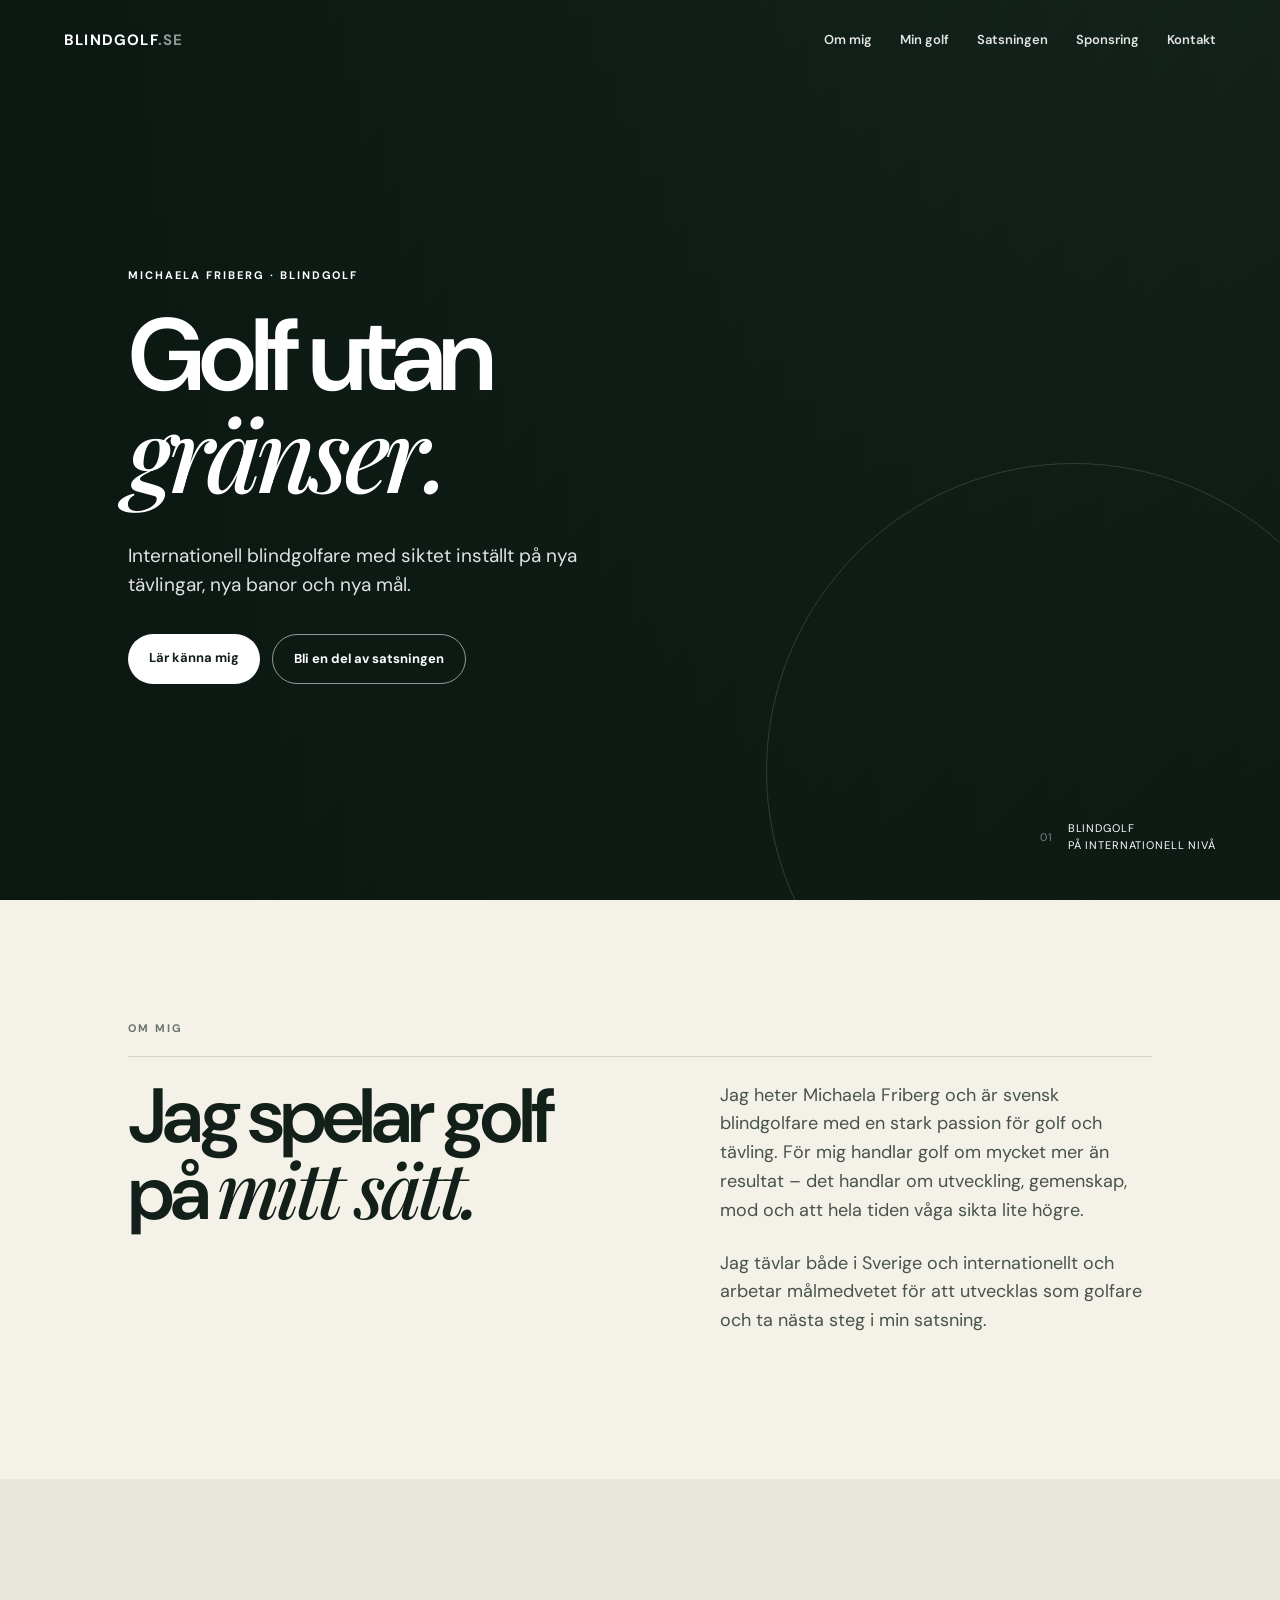
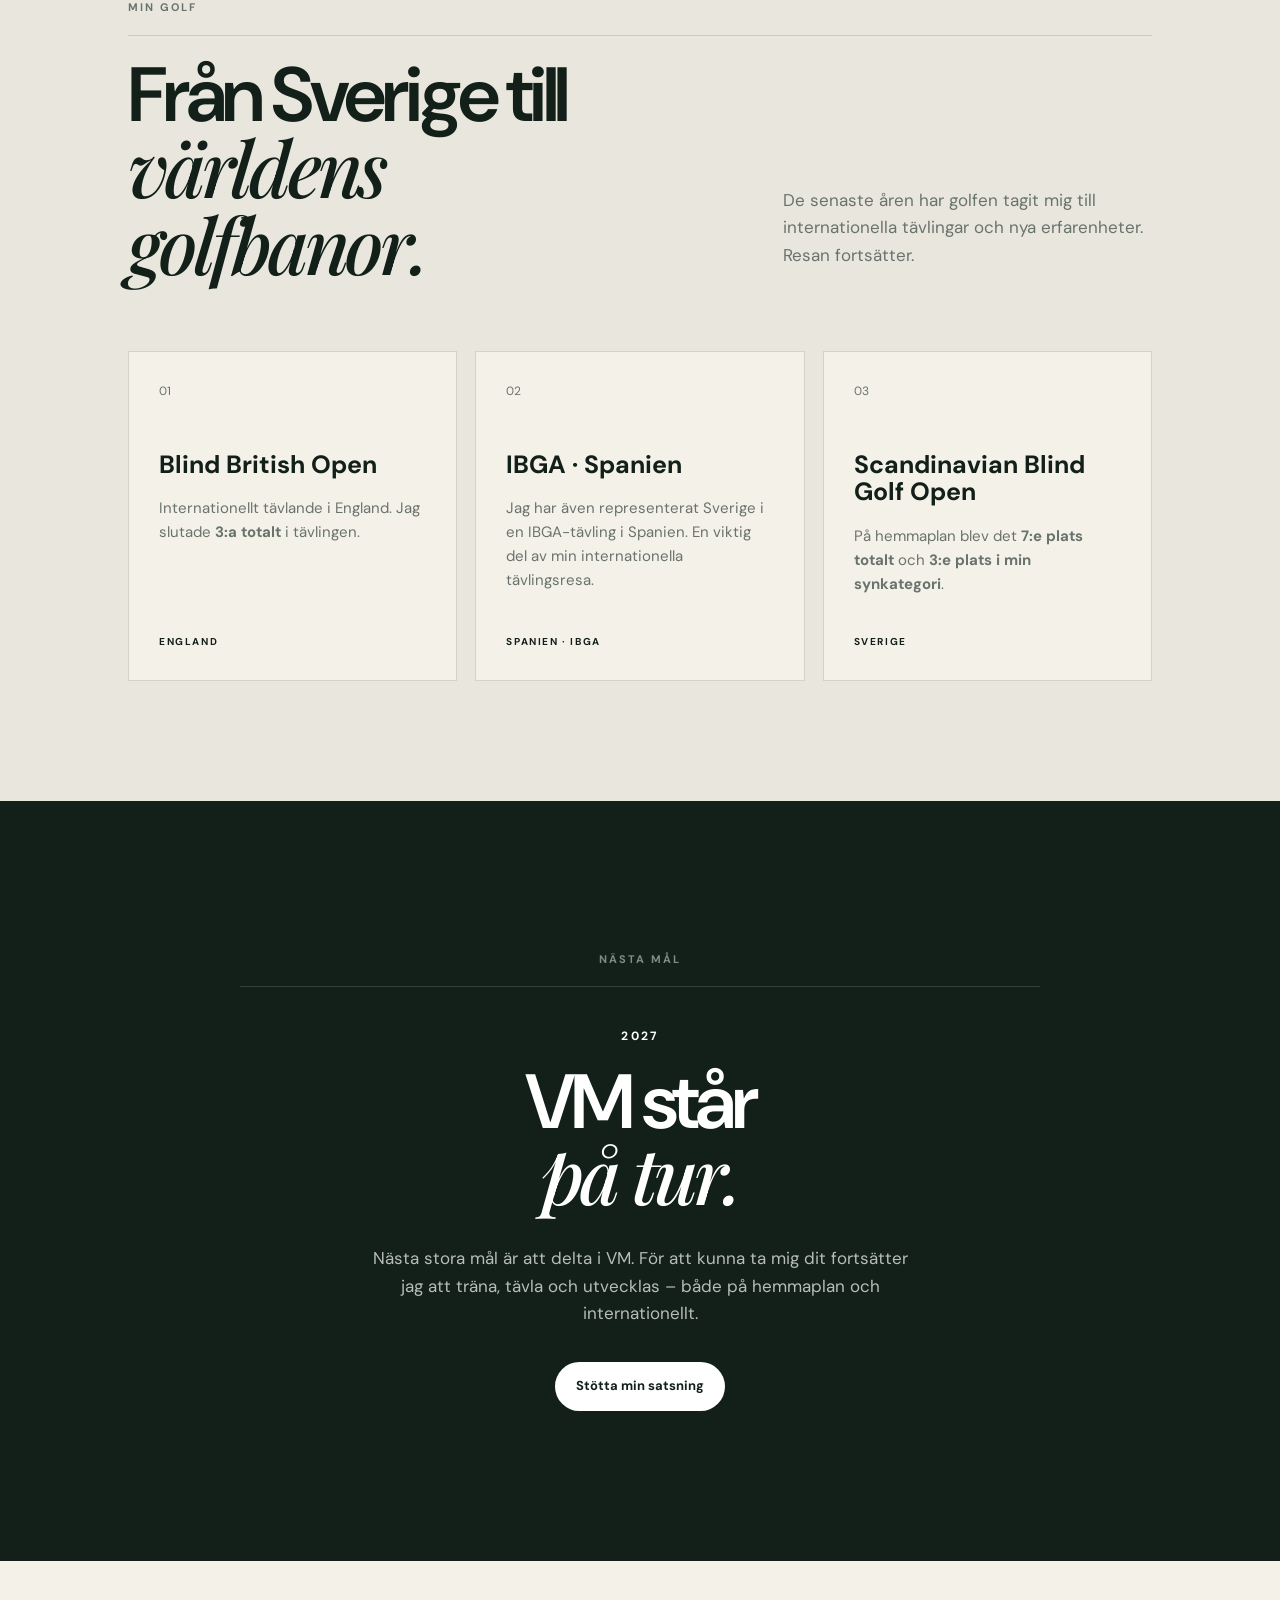
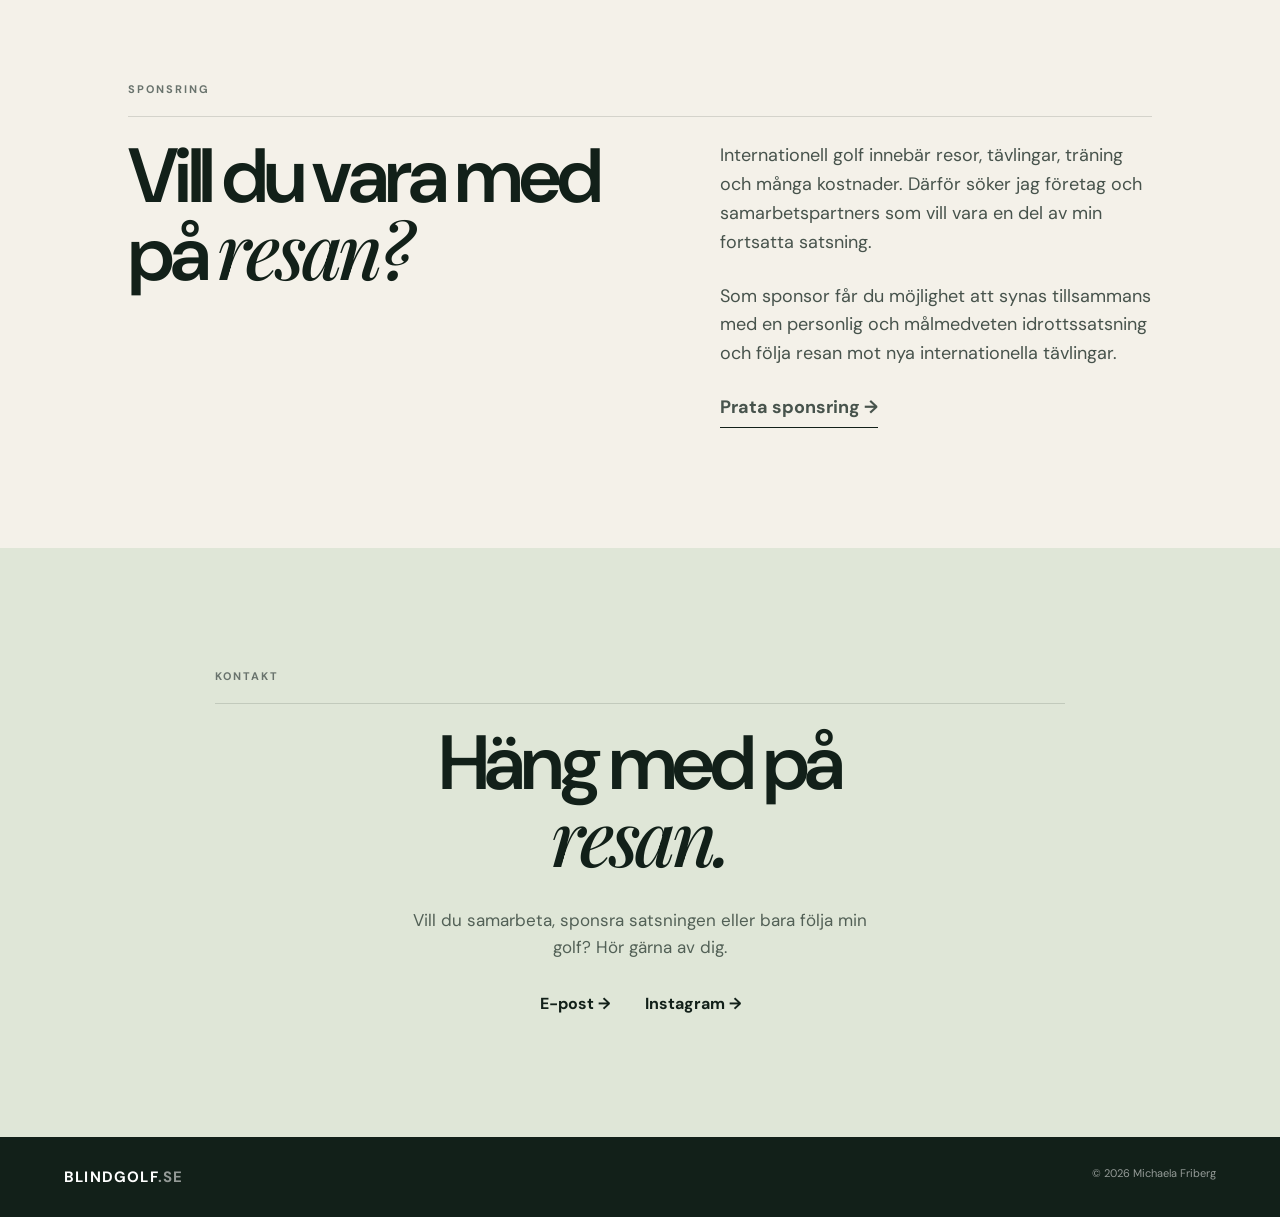
==== index.html @ cf4d438c "Add files via upload" ====
<!DOCTYPE html>
<html lang="sv">
<head>
  <meta charset="UTF-8">
  <meta name="viewport" content="width=device-width, initial-scale=1.0">
  <meta name="description" content="Blindgolf.se – Michaela Friberg, svensk blindgolfare med internationella tävlingsmål.">
  <title>Blindgolf.se | Michaela Friberg</title>
  <link rel="stylesheet" href="style.css">
</head>
<body>

  <header class="site-header">
    <a class="logo" href="#top">BLINDGOLF<span>.SE</span></a>
    <nav>
      <a href="#om-mig">Om mig</a>
      <a href="#golf">Min golf</a>
      <a href="#satsning">Satsningen</a>
      <a href="#sponsring">Sponsring</a>
      <a href="#kontakt">Kontakt</a>
    </nav>
  </header>

  <main id="top">

    <section class="hero">
      <div class="hero-content">
        <p class="eyebrow">MICHAELA FRIBERG · BLINDGOLF</p>
        <h1>Golf utan<br><em>gränser.</em></h1>
        <p class="hero-text">
          Internationell blindgolfare med siktet inställt på nya tävlingar,
          nya banor och nya mål.
        </p>
        <div class="hero-buttons">
          <a class="button button-light" href="#om-mig">Lär känna mig</a>
          <a class="button button-outline" href="#sponsring">Bli en del av satsningen</a>
        </div>
      </div>
      <div class="hero-note">
        <span>01</span>
        <p>Blindgolf<br>på internationell nivå</p>
      </div>
    </section>

    <section class="intro section" id="om-mig">
      <div class="section-label">OM MIG</div>
      <div class="intro-grid">
        <div>
          <h2>Jag spelar golf<br>på <em>mitt sätt.</em></h2>
        </div>
        <div class="intro-copy">
          <p>
            Jag heter Michaela Friberg och är svensk blindgolfare med en stark
            passion för golf och tävling. För mig handlar golf om mycket mer än
            resultat – det handlar om utveckling, gemenskap, mod och att hela
            tiden våga sikta lite högre.
          </p>
          <p>
            Jag tävlar både i Sverige och internationellt och arbetar målmedvetet
            för att utvecklas som golfare och ta nästa steg i min satsning.
          </p>
        </div>
      </div>
    </section>

    <section class="golf section" id="golf">
      <div class="section-label">MIN GOLF</div>
      <div class="section-heading">
        <h2>Från Sverige till<br><em>världens golfbanor.</em></h2>
        <p>
          De senaste åren har golfen tagit mig till internationella tävlingar
          och nya erfarenheter. Resan fortsätter.
        </p>
      </div>

      <div class="cards">
        <article class="card">
          <div class="card-number">01</div>
          <h3>Blind British Open</h3>
          <p>
            Internationellt tävlande i England. Jag slutade <strong>3:a totalt</strong>
            i tävlingen.
          </p>
          <span class="card-tag">ENGLAND</span>
        </article>

        <article class="card">
          <div class="card-number">02</div>
          <h3>IBGA · Spanien</h3>
          <p>
            Jag har även representerat Sverige i en IBGA-tävling i Spanien.
            En viktig del av min internationella tävlingsresa.
          </p>
          <span class="card-tag">SPANIEN · IBGA</span>
        </article>

        <article class="card">
          <div class="card-number">03</div>
          <h3>Scandinavian Blind Golf Open</h3>
          <p>
            På hemmaplan blev det <strong>7:e plats totalt</strong> och
            <strong>3:e plats i min synkategori</strong>.
          </p>
          <span class="card-tag">SVERIGE</span>
        </article>
      </div>
    </section>

    <section class="goal section" id="satsning">
      <div class="goal-inner">
        <div class="section-label light-label">NÄSTA MÅL</div>
        <p class="goal-kicker">2027</p>
        <h2>VM står<br><em>på tur.</em></h2>
        <p class="goal-copy">
          Nästa stora mål är att delta i VM. För att kunna ta mig dit fortsätter
          jag att träna, tävla och utvecklas – både på hemmaplan och internationellt.
        </p>
        <a class="button button-light" href="#sponsring">Stötta min satsning</a>
      </div>
    </section>

    <section class="sponsor section" id="sponsring">
      <div class="section-label">SPONSRING</div>
      <div class="sponsor-grid">
        <div>
          <h2>Vill du vara med<br>på <em>resan?</em></h2>
        </div>
        <div class="sponsor-copy">
          <p>
            Internationell golf innebär resor, tävlingar, träning och många
            kostnader. Därför söker jag företag och samarbetspartners som vill
            vara en del av min fortsatta satsning.
          </p>
          <p>
            Som sponsor får du möjlighet att synas tillsammans med en personlig
            och målmedveten idrottssatsning och följa resan mot nya internationella
            tävlingar.
          </p>
          <a class="text-link" href="#kontakt">Prata sponsring →</a>
        </div>
      </div>
    </section>

    <section class="contact section" id="kontakt">
      <div class="contact-inner">
        <div class="section-label">KONTAKT</div>
        <h2>Häng med på<br><em>resan.</em></h2>
        <p>
          Vill du samarbeta, sponsra satsningen eller bara följa min golf?
          Hör gärna av dig.
        </p>
        <div class="contact-links">
          <a href="mailto:din-email@exempel.se">E-post →</a>
          <a href="#" aria-label="Instagram">Instagram →</a>
        </div>
      </div>
    </section>

  </main>

  <footer>
    <div class="footer-logo">BLINDGOLF<span>.SE</span></div>
    <p>© 2026 Michaela Friberg</p>
  </footer>

</body>
</html>
---- style.css ----
@import url('https://fonts.googleapis.com/css2?family=DM+Sans:wght@400;500;600;700&family=Playfair+Display:ital,wght@0,500;0,600;1,500;1,600&display=swap');

:root {
  --dark: #122019;
  --dark-2: #1b2d24;
  --cream: #f4f1e9;
  --white: #ffffff;
  --muted: #69736d;
  --line: rgba(18, 32, 25, 0.14);
  --accent: #b8c8a0;
}

* { box-sizing: border-box; }

html { scroll-behavior: smooth; }

body {
  margin: 0;
  background: var(--cream);
  color: var(--dark);
  font-family: "DM Sans", sans-serif;
  line-height: 1.6;
}

a { color: inherit; text-decoration: none; }

.site-header {
  position: absolute;
  z-index: 10;
  top: 0;
  left: 0;
  width: 100%;
  display: flex;
  align-items: center;
  justify-content: space-between;
  padding: 28px 5vw;
  color: var(--white);
}

.logo, .footer-logo {
  font-weight: 700;
  letter-spacing: .08em;
  font-size: 15px;
}

.logo span, .footer-logo span { opacity: .55; }

nav {
  display: flex;
  gap: 28px;
  font-size: 13px;
  font-weight: 600;
}

nav a { opacity: .88; transition: opacity .2s; }
nav a:hover { opacity: 1; }

.hero {
  min-height: 100vh;
  position: relative;
  display: flex;
  align-items: center;
  padding: 140px 10vw 100px;
  color: var(--white);
  background:
    linear-gradient(90deg, rgba(10,22,16,.94) 0%, rgba(10,22,16,.73) 46%, rgba(10,22,16,.34) 100%),
    linear-gradient(135deg, #23382d, #0f1b15);
  overflow: hidden;
}

/* Replace the background above with your own golf photo later:
   background:
   linear-gradient(90deg, rgba(10,22,16,.88), rgba(10,22,16,.25)),
   url("images/hero.jpg") center/cover;
*/

.hero::after {
  content: "";
  position: absolute;
  right: -8vw;
  bottom: -14vw;
  width: 48vw;
  height: 48vw;
  border: 1px solid rgba(255,255,255,.14);
  border-radius: 50%;
}

.hero-content { max-width: 760px; position: relative; z-index: 2; }

.eyebrow, .section-label {
  font-size: 11px;
  letter-spacing: .18em;
  font-weight: 700;
  margin-bottom: 24px;
}

.hero h1, h2 {
  font-size: clamp(56px, 8vw, 112px);
  line-height: .93;
  letter-spacing: -.055em;
  margin: 0;
  font-weight: 600;
}

h2 { font-size: clamp(46px, 6vw, 82px); }

em {
  font-family: "Playfair Display", serif;
  font-weight: 500;
}

.hero-text {
  max-width: 530px;
  font-size: 19px;
  line-height: 1.55;
  margin: 34px 0;
  opacity: .88;
}

.hero-buttons {
  display: flex;
  gap: 12px;
  flex-wrap: wrap;
}

.button {
  display: inline-block;
  padding: 14px 21px;
  border-radius: 100px;
  font-size: 13px;
  font-weight: 700;
  transition: transform .2s, background .2s;
}

.button:hover { transform: translateY(-2px); }

.button-light {
  background: var(--white);
  color: var(--dark);
}

.button-outline {
  border: 1px solid rgba(255,255,255,.55);
}

.hero-note {
  position: absolute;
  right: 5vw;
  bottom: 45px;
  display: flex;
  gap: 15px;
  align-items: center;
  font-size: 11px;
  letter-spacing: .08em;
  text-transform: uppercase;
  z-index: 2;
}

.hero-note span { opacity: .45; }
.hero-note p { margin: 0; }

.section { padding: 120px 10vw; }

.section-label {
  color: var(--muted);
  border-bottom: 1px solid var(--line);
  padding-bottom: 18px;
}

.intro-grid, .sponsor-grid {
  display: grid;
  grid-template-columns: 1.05fr .95fr;
  gap: 9vw;
  align-items: start;
}

.intro-copy, .sponsor-copy {
  max-width: 580px;
  font-size: 18px;
  color: #47534c;
}

.intro-copy p { margin-top: 0; margin-bottom: 24px; }

.golf { background: #e9e7dd; }

.section-heading {
  display: grid;
  grid-template-columns: 1.2fr .8fr;
  gap: 8vw;
  align-items: end;
  margin-bottom: 65px;
}

.section-heading p {
  color: var(--muted);
  font-size: 17px;
  max-width: 430px;
}

.cards {
  display: grid;
  grid-template-columns: repeat(3, 1fr);
  gap: 18px;
}

.card {
  min-height: 330px;
  padding: 30px;
  background: var(--cream);
  border: 1px solid var(--line);
  display: flex;
  flex-direction: column;
}

.card-number {
  color: var(--muted);
  font-size: 12px;
  margin-bottom: 50px;
}

.card h3 {
  font-size: 25px;
  line-height: 1.1;
  margin: 0 0 18px;
}

.card p {
  color: var(--muted);
  font-size: 15px;
  margin: 0;
}

.card-tag {
  margin-top: auto;
  padding-top: 25px;
  font-size: 10px;
  letter-spacing: .16em;
  font-weight: 700;
}

.goal {
  background: var(--dark);
  color: var(--white);
  text-align: center;
  padding: 150px 10vw;
}

.goal-inner { max-width: 800px; margin: auto; }

.light-label { color: rgba(255,255,255,.48); border-color: rgba(255,255,255,.15); }

.goal-kicker {
  font-size: 12px;
  letter-spacing: .2em;
  font-weight: 700;
  margin: 40px 0 20px;
}

.goal h2 { margin-bottom: 30px; }

.goal-copy {
  max-width: 550px;
  margin: 0 auto 35px;
  font-size: 17px;
  color: rgba(255,255,255,.7);
}

.sponsor { background: var(--cream); }

.sponsor-copy p { margin-top: 0; margin-bottom: 25px; }

.text-link {
  display: inline-block;
  font-weight: 700;
  border-bottom: 1px solid var(--dark);
  padding-bottom: 5px;
}

.contact {
  background: #dfe6d7;
  text-align: center;
}

.contact-inner { max-width: 850px; margin: auto; }

.contact .section-label {
  text-align: left;
}

.contact p {
  max-width: 480px;
  margin: 30px auto;
  color: #526056;
  font-size: 17px;
}

.contact-links {
  display: flex;
  justify-content: center;
  gap: 35px;
  font-weight: 700;
}

footer {
  padding: 28px 5vw;
  display: flex;
  justify-content: space-between;
  background: var(--dark);
  color: var(--white);
}

footer p {
  margin: 0;
  font-size: 11px;
  opacity: .55;
}

@media (max-width: 800px) {
  .site-header { padding: 22px 6vw; }
  nav { display: none; }

  .hero {
    padding: 130px 7vw 90px;
    min-height: 92vh;
  }

  .hero h1 { font-size: clamp(58px, 17vw, 90px); }
  .hero-text { font-size: 17px; }

  .section { padding: 80px 7vw; }

  .intro-grid, .sponsor-grid, .section-heading {
    grid-template-columns: 1fr;
    gap: 35px;
  }

  .cards { grid-template-columns: 1fr; }

  .card { min-height: 270px; }

  .goal { padding: 100px 7vw; }

  footer {
    padding: 25px 7vw;
    flex-direction: column;
    gap: 8px;
  }
}
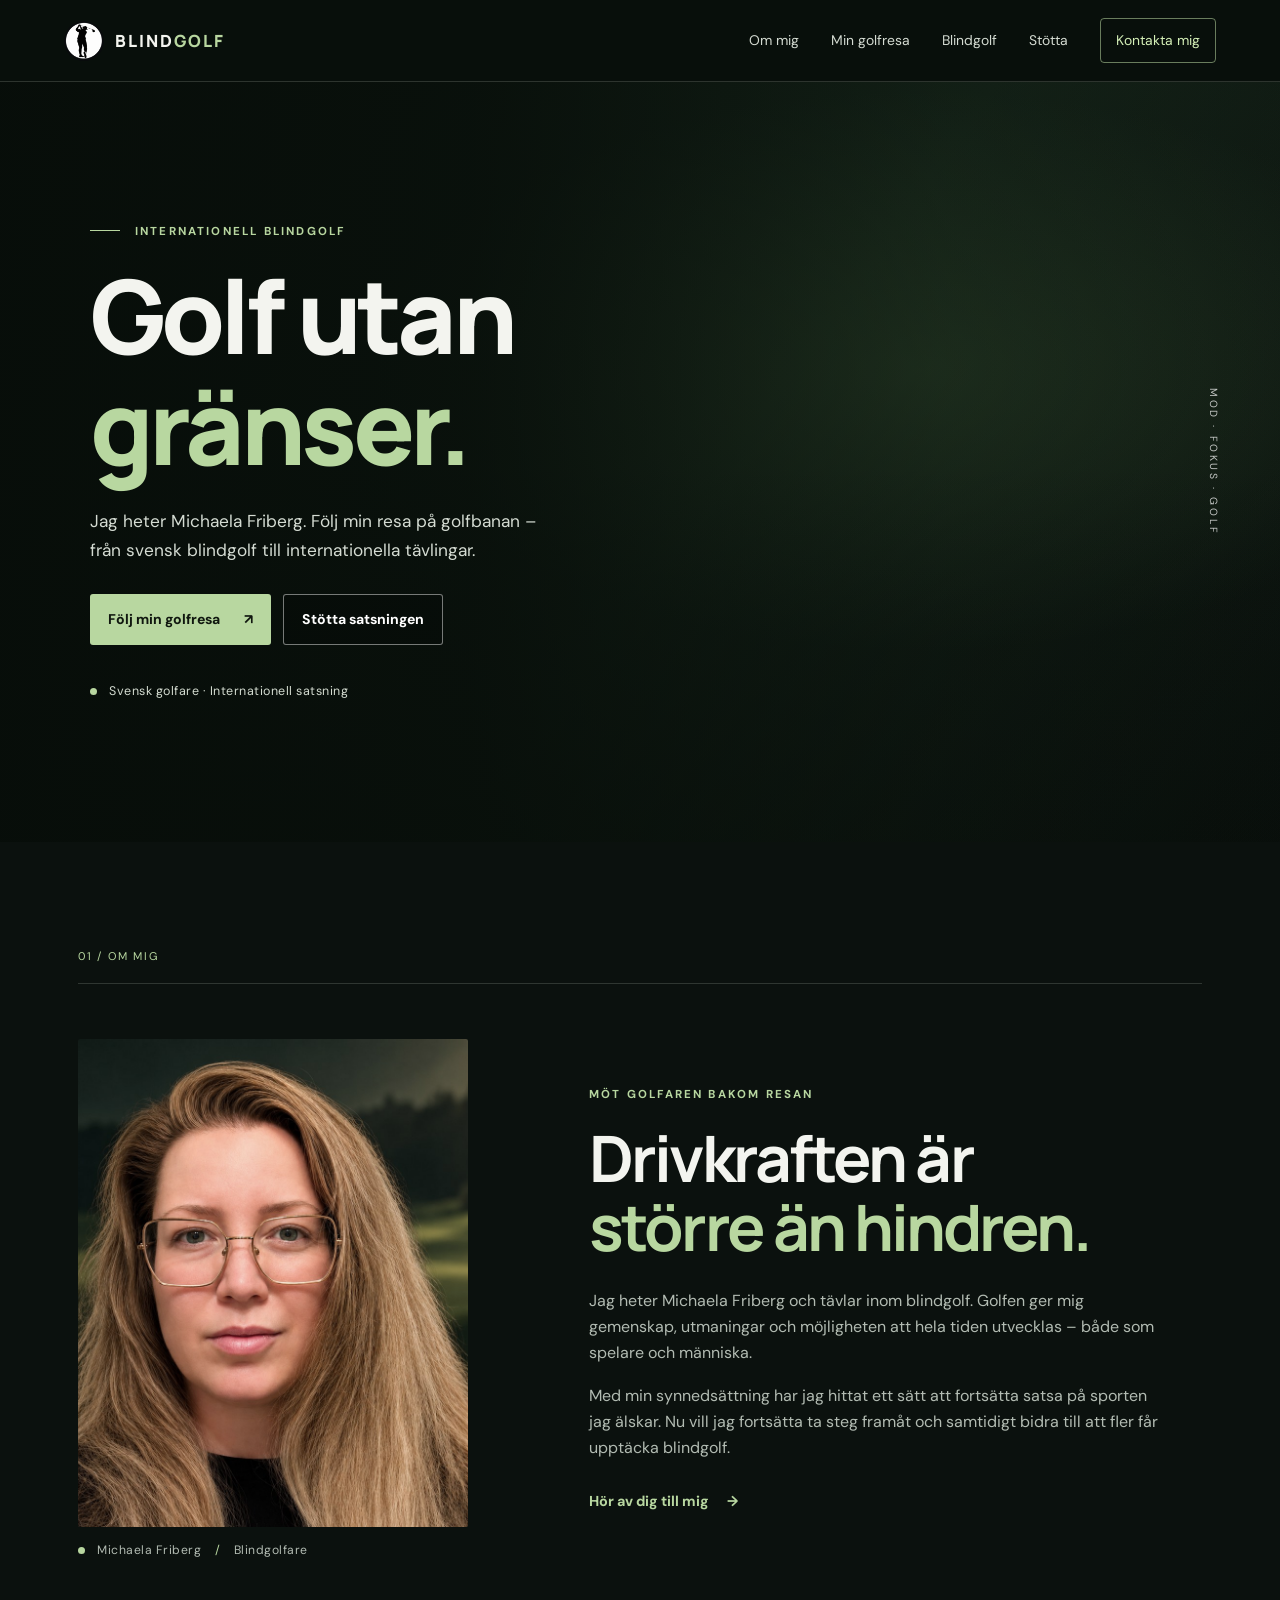
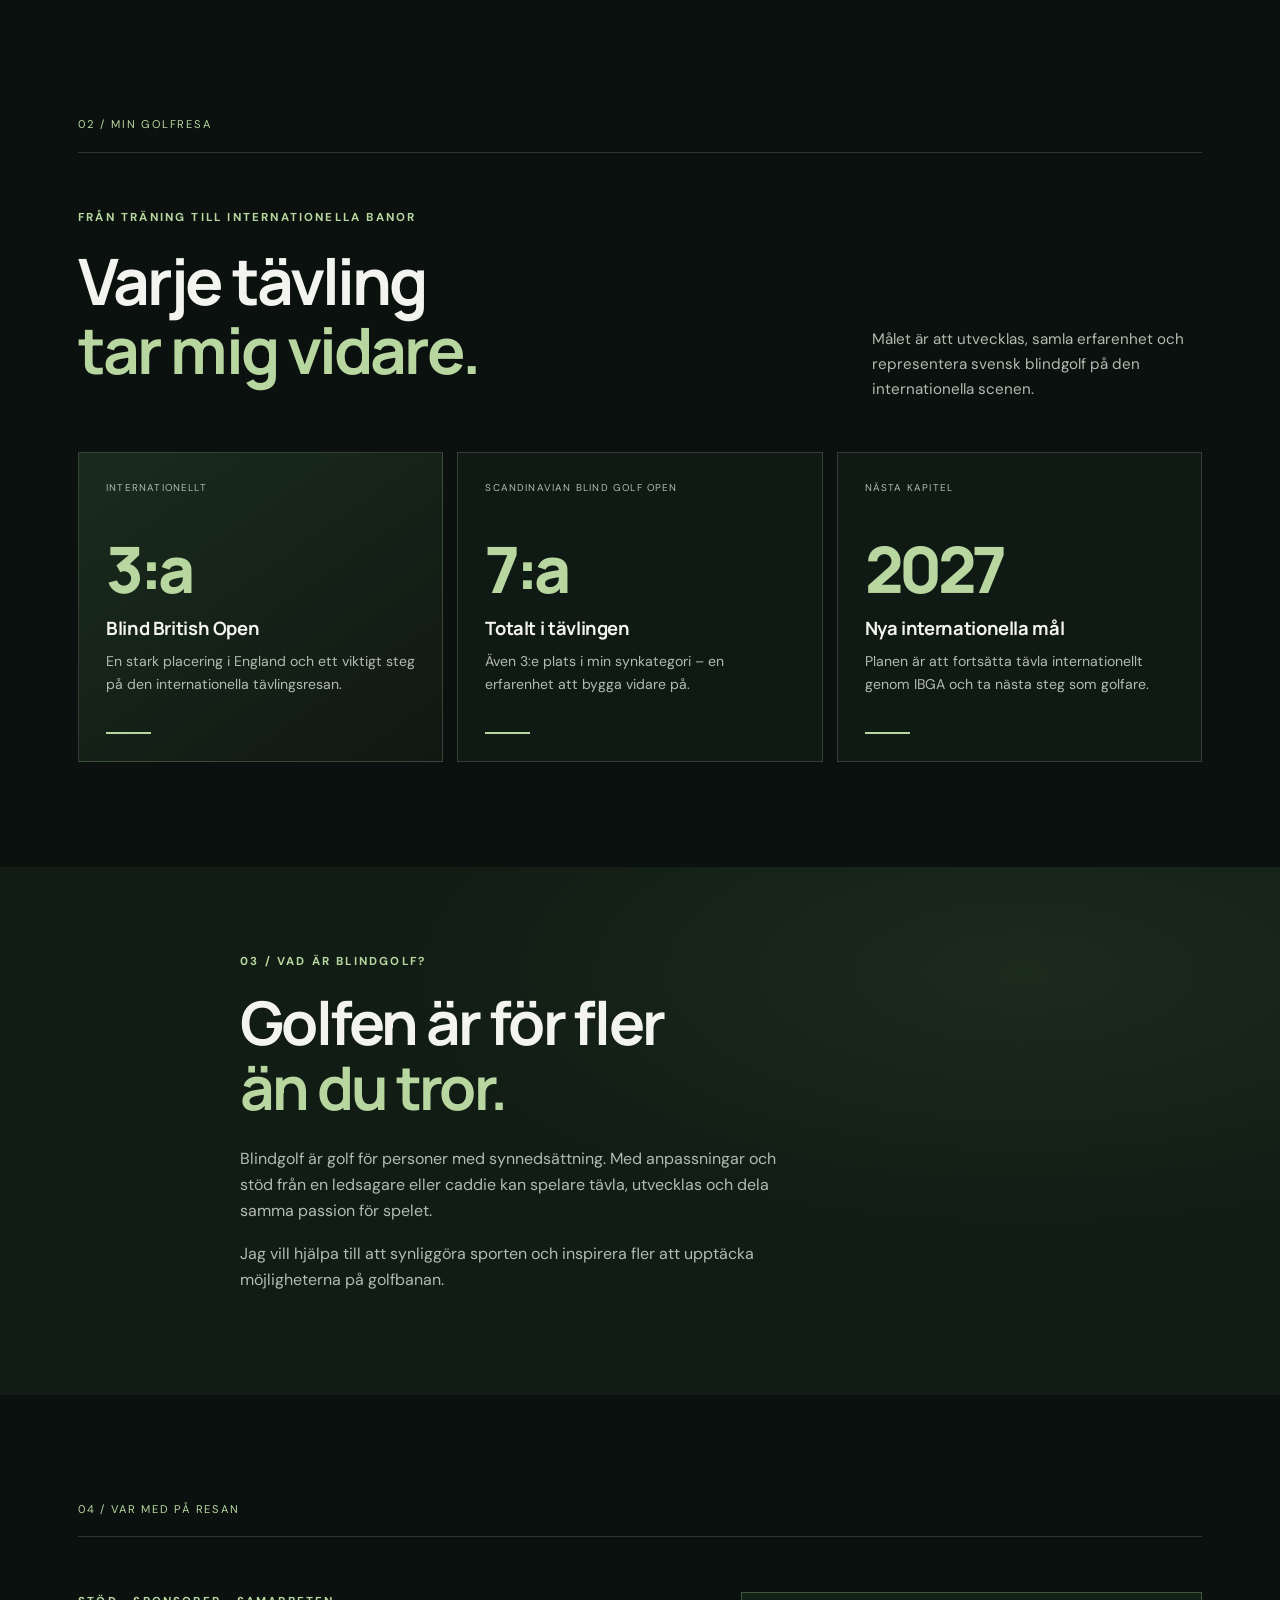
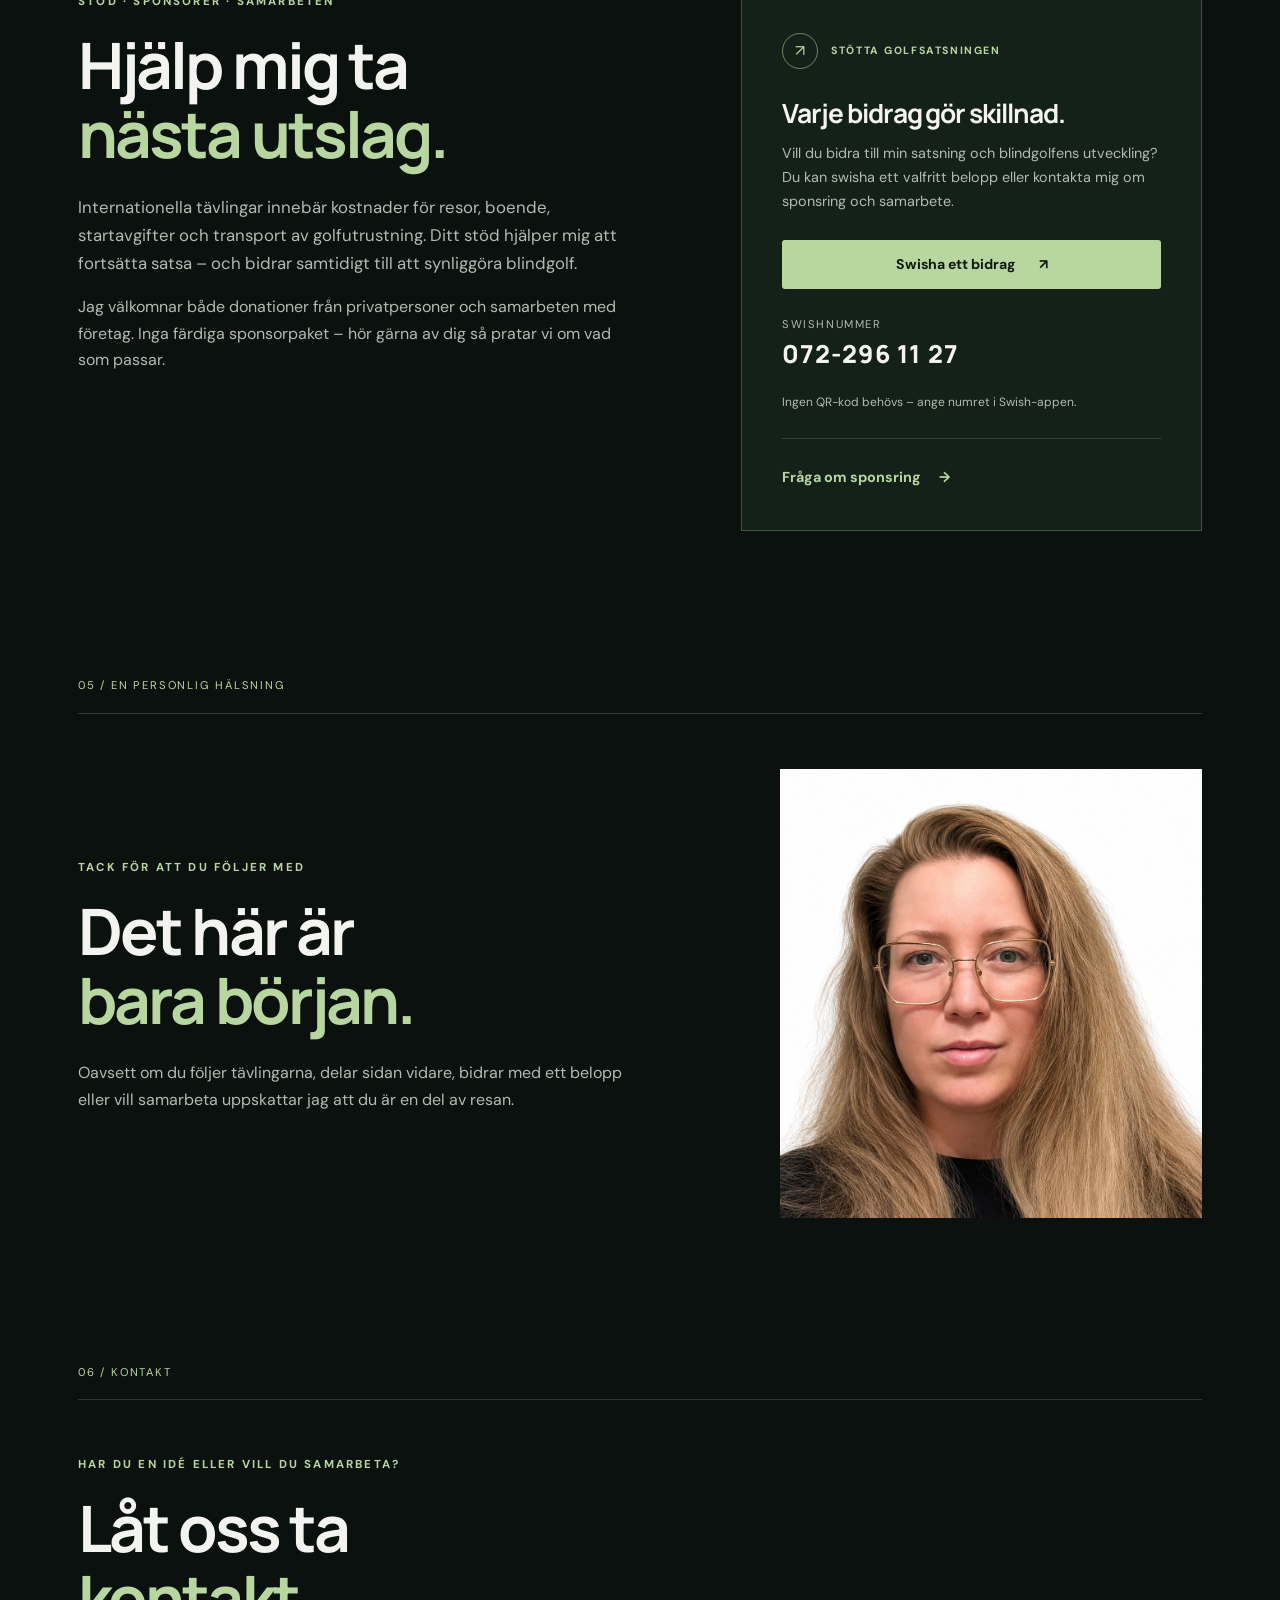
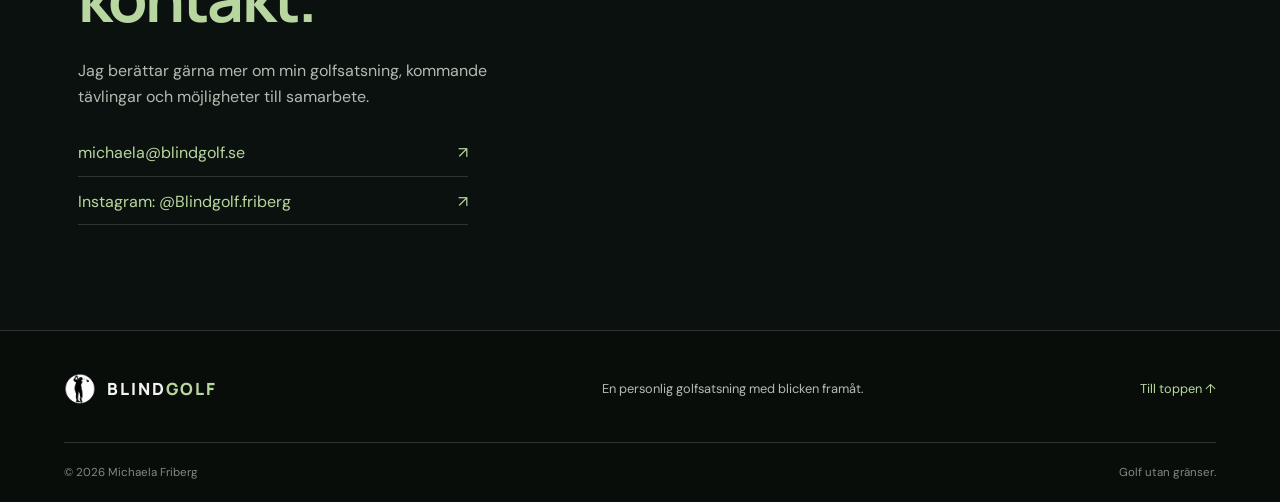
==== commit 69c0af23: "Add files via upload" ====
--- a/index.html
+++ b/index.html
@@ -1,166 +1,162 @@
-<!DOCTYPE html>
+<!doctype html>
 <html lang="sv">
 <head>
-  <meta charset="UTF-8">
-  <meta name="viewport" content="width=device-width, initial-scale=1.0">
-  <meta name="description" content="Blindgolf.se – Michaela Friberg, svensk blindgolfare med internationella tävlingsmål.">
-  <title>Blindgolf.se | Michaela Friberg</title>
+  <meta charset="utf-8">
+  <meta name="viewport" content="width=device-width, initial-scale=1">
+  <meta name="theme-color" content="#0b1712">
+  <meta name="description" content="Följ Michaela Fribergs satsning inom internationell blindgolf. Läs om tävlingar, blindgolf och hur du kan stötta resan.">
+  <title>Blindgolf – Michaela Friberg</title>
   <link rel="stylesheet" href="style.css">
 </head>
 <body>
-
   <header class="site-header">
-    <a class="logo" href="#top">BLINDGOLF<span>.SE</span></a>
-    <nav>
+    <a class="brand" href="#top" aria-label="Blindgolf – startsidan">
+      <img src="golfsiluett.png" alt="" class="brand-mark">
+      <span>BLIND<span class="brand-accent">GOLF</span></span>
+    </a>
+    <nav aria-label="Huvudmeny">
       <a href="#om-mig">Om mig</a>
-      <a href="#golf">Min golf</a>
-      <a href="#satsning">Satsningen</a>
-      <a href="#sponsring">Sponsring</a>
-      <a href="#kontakt">Kontakt</a>
+      <a href="#golfresa">Min golfresa</a>
+      <a href="#blindgolf">Blindgolf</a>
+      <a href="#stod">Stötta</a>
+      <a href="#kontakt" class="nav-cta">Kontakta mig</a>
     </nav>
   </header>
 
   <main id="top">
-
     <section class="hero">
+      <div class="hero-image" role="img" aria-label="Golfare på en grön golfbana"></div>
+      <div class="hero-shade"></div>
       <div class="hero-content">
-        <p class="eyebrow">MICHAELA FRIBERG · BLINDGOLF</p>
+        <p class="eyebrow"><span class="eyebrow-line"></span> INTERNATIONELL BLINDGOLF</p>
         <h1>Golf utan<br><em>gränser.</em></h1>
-        <p class="hero-text">
-          Internationell blindgolfare med siktet inställt på nya tävlingar,
-          nya banor och nya mål.
-        </p>
-        <div class="hero-buttons">
-          <a class="button button-light" href="#om-mig">Lär känna mig</a>
-          <a class="button button-outline" href="#sponsring">Bli en del av satsningen</a>
+        <p class="hero-copy">Jag heter Michaela Friberg. Följ min resa på golfbanan – från svensk blindgolf till internationella tävlingar.</p>
+        <div class="hero-actions">
+          <a class="button button-primary" href="#golfresa">Följ min golfresa <span aria-hidden="true">↗</span></a>
+          <a class="button button-ghost" href="#stod">Stötta satsningen</a>
         </div>
+        <div class="hero-note"><span class="live-dot"></span> Svensk golfare · Internationell satsning</div>
       </div>
-      <div class="hero-note">
-        <span>01</span>
-        <p>Blindgolf<br>på internationell nivå</p>
-      </div>
+      <div class="hero-vertical">MOD · FOKUS · GOLF</div>
     </section>
 
-    <section class="intro section" id="om-mig">
-      <div class="section-label">OM MIG</div>
+    <section class="intro section-wrap" id="om-mig">
+      <div class="section-kicker">01 / OM MIG</div>
       <div class="intro-grid">
-        <div>
-          <h2>Jag spelar golf<br>på <em>mitt sätt.</em></h2>
+        <div class="portrait-wrap">
+          <img class="portrait" src="profilbild.jpg" alt="Porträtt av Michaela Friberg">
+          <div class="portrait-caption"><span class="caption-dot"></span> Michaela Friberg <span class="caption-divider">/</span> Blindgolfare</div>
         </div>
-        <div class="intro-copy">
-          <p>
-            Jag heter Michaela Friberg och är svensk blindgolfare med en stark
-            passion för golf och tävling. För mig handlar golf om mycket mer än
-            resultat – det handlar om utveckling, gemenskap, mod och att hela
-            tiden våga sikta lite högre.
-          </p>
-          <p>
-            Jag tävlar både i Sverige och internationellt och arbetar målmedvetet
-            för att utvecklas som golfare och ta nästa steg i min satsning.
-          </p>
+        <div class="intro-text">
+          <p class="eyebrow">MÖT GOLFAREN BAKOM RESAN</p>
+          <h2>Drivkraften är<br><em>större än hindren.</em></h2>
+          <p>Jag heter Michaela Friberg och tävlar inom blindgolf. Golfen ger mig gemenskap, utmaningar och möjligheten att hela tiden utvecklas – både som spelare och människa.</p>
+          <p>Med min synnedsättning har jag hittat ett sätt att fortsätta satsa på sporten jag älskar. Nu vill jag fortsätta ta steg framåt och samtidigt bidra till att fler får upptäcka blindgolf.</p>
+          <a class="text-link" href="#kontakt">Hör av dig till mig <span aria-hidden="true">→</span></a>
         </div>
       </div>
     </section>
 
-    <section class="golf section" id="golf">
-      <div class="section-label">MIN GOLF</div>
+    <section class="journey section-wrap" id="golfresa">
+      <div class="section-kicker">02 / MIN GOLFRESA</div>
       <div class="section-heading">
-        <h2>Från Sverige till<br><em>världens golfbanor.</em></h2>
-        <p>
-          De senaste åren har golfen tagit mig till internationella tävlingar
-          och nya erfarenheter. Resan fortsätter.
-        </p>
+        <div>
+          <p class="eyebrow">FRÅN TRÄNING TILL INTERNATIONELLA BANOR</p>
+          <h2>Varje tävling<br><em>tar mig vidare.</em></h2>
+        </div>
+        <p class="heading-aside">Målet är att utvecklas, samla erfarenhet och representera svensk blindgolf på den internationella scenen.</p>
       </div>
-
-      <div class="cards">
-        <article class="card">
-          <div class="card-number">01</div>
+      <div class="results-grid">
+        <article class="result-card result-featured">
+          <span class="result-year">INTERNATIONELLT</span>
+          <span class="result-number">3:a</span>
           <h3>Blind British Open</h3>
-          <p>
-            Internationellt tävlande i England. Jag slutade <strong>3:a totalt</strong>
-            i tävlingen.
-          </p>
-          <span class="card-tag">ENGLAND</span>
+          <p>En stark placering i England och ett viktigt steg på den internationella tävlingsresan.</p>
+          <span class="result-line"></span>
         </article>
-
-        <article class="card">
-          <div class="card-number">02</div>
-          <h3>IBGA · Spanien</h3>
-          <p>
-            Jag har även representerat Sverige i en IBGA-tävling i Spanien.
-            En viktig del av min internationella tävlingsresa.
-          </p>
-          <span class="card-tag">SPANIEN · IBGA</span>
+        <article class="result-card">
+          <span class="result-year">SCANDINAVIAN BLIND GOLF OPEN</span>
+          <span class="result-number">7:a</span>
+          <h3>Totalt i tävlingen</h3>
+          <p>Även 3:e plats i min synkategori – en erfarenhet att bygga vidare på.</p>
+          <span class="result-line"></span>
         </article>
-
-        <article class="card">
-          <div class="card-number">03</div>
-          <h3>Scandinavian Blind Golf Open</h3>
-          <p>
-            På hemmaplan blev det <strong>7:e plats totalt</strong> och
-            <strong>3:e plats i min synkategori</strong>.
-          </p>
-          <span class="card-tag">SVERIGE</span>
+        <article class="result-card">
+          <span class="result-year">NÄSTA KAPITEL</span>
+          <span class="result-number">2027</span>
+          <h3>Nya internationella mål</h3>
+          <p>Planen är att fortsätta tävla internationellt genom IBGA och ta nästa steg som golfare.</p>
+          <span class="result-line"></span>
         </article>
       </div>
     </section>
 
-    <section class="goal section" id="satsning">
-      <div class="goal-inner">
-        <div class="section-label light-label">NÄSTA MÅL</div>
-        <p class="goal-kicker">2027</p>
-        <h2>VM står<br><em>på tur.</em></h2>
-        <p class="goal-copy">
-          Nästa stora mål är att delta i VM. För att kunna ta mig dit fortsätter
-          jag att träna, tävla och utvecklas – både på hemmaplan och internationellt.
-        </p>
-        <a class="button button-light" href="#sponsring">Stötta min satsning</a>
+    <section class="feature-band" id="blindgolf">
+      <div class="feature-copy feature-copy-full">
+        <p class="eyebrow">03 / VAD ÄR BLINDGOLF?</p>
+        <h2>Golfen är för fler<br><em>än du tror.</em></h2>
+        <p>Blindgolf är golf för personer med synnedsättning. Med anpassningar och stöd från en ledsagare eller caddie kan spelare tävla, utvecklas och dela samma passion för spelet.</p>
+        <p>Jag vill hjälpa till att synliggöra sporten och inspirera fler att upptäcka möjligheterna på golfbanan.</p>
       </div>
     </section>
 
-    <section class="sponsor section" id="sponsring">
-      <div class="section-label">SPONSRING</div>
-      <div class="sponsor-grid">
+    <section class="support section-wrap" id="stod">
+      <div class="section-kicker">04 / VAR MED PÅ RESAN</div>
+      <div class="support-grid">
         <div>
-          <h2>Vill du vara med<br>på <em>resan?</em></h2>
+          <p class="eyebrow">STÖD · SPONSORER · SAMARBETEN</p>
+          <h2>Hjälp mig ta<br><em>nästa utslag.</em></h2>
+          <p class="support-lead">Internationella tävlingar innebär kostnader för resor, boende, startavgifter och transport av golfutrustning. Ditt stöd hjälper mig att fortsätta satsa – och bidrar samtidigt till att synliggöra blindgolf.</p>
+          <p>Jag välkomnar både donationer från privatpersoner och samarbeten med företag. Inga färdiga sponsorpaket – hör gärna av dig så pratar vi om vad som passar.</p>
         </div>
-        <div class="sponsor-copy">
-          <p>
-            Internationell golf innebär resor, tävlingar, träning och många
-            kostnader. Därför söker jag företag och samarbetspartners som vill
-            vara en del av min fortsatta satsning.
-          </p>
-          <p>
-            Som sponsor får du möjlighet att synas tillsammans med en personlig
-            och målmedveten idrottssatsning och följa resan mot nya internationella
-            tävlingar.
-          </p>
-          <a class="text-link" href="#kontakt">Prata sponsring →</a>
+        <div class="support-panel">
+          <div class="support-panel-top">
+            <span class="support-icon">↗</span>
+            <span class="support-label">STÖTTA GOLFSATSNINGEN</span>
+          </div>
+          <h3>Varje bidrag gör skillnad.</h3>
+          <p>Vill du bidra till min satsning och blindgolfens utveckling? Du kan swisha ett valfritt belopp eller kontakta mig om sponsring och samarbete.</p>
+          <a class="button button-primary button-full" href="swish://">Swisha ett bidrag <span aria-hidden="true">↗</span></a>
+          <p class="swish-number-label">Swishnummer</p>
+          <p class="swish-number">072-296 11 27</p>
+          <p class="small-note">Ingen QR-kod behövs – ange numret i Swish-appen.</p>
+          <div class="panel-rule"></div>
+          <a class="text-link" href="mailto:michaela@blindgolf.se?subject=Sponsring%20och%20samarbete">Fråga om sponsring <span aria-hidden="true">→</span></a>
         </div>
       </div>
     </section>
 
-    <section class="contact section" id="kontakt">
-      <div class="contact-inner">
-        <div class="section-label">KONTAKT</div>
-        <h2>Häng med på<br><em>resan.</em></h2>
-        <p>
-          Vill du samarbeta, sponsra satsningen eller bara följa min golf?
-          Hör gärna av dig.
-        </p>
+    <section class="about-photo section-wrap">
+      <div class="section-kicker">05 / EN PERSONLIG HÄLSNING</div>
+      <div class="about-photo-grid">
+        <div class="about-photo-text">
+          <p class="eyebrow">TACK FÖR ATT DU FÖLJER MED</p>
+          <h2>Det här är<br><em>bara början.</em></h2>
+          <p>Oavsett om du följer tävlingarna, delar sidan vidare, bidrar med ett belopp eller vill samarbeta uppskattar jag att du är en del av resan.</p>
+        </div>
+        <img src="michaela-presentation.jpg" alt="Michaela Friberg – porträtt">
+      </div>
+    </section>
+
+    <section class="contact section-wrap" id="kontakt">
+      <div class="section-kicker">06 / KONTAKT</div>
+      <div class="contact-content">
+        <p class="eyebrow">HAR DU EN IDÉ ELLER VILL DU SAMARBETA?</p>
+        <h2>Låt oss ta<br><em>kontakt.</em></h2>
+        <p>Jag berättar gärna mer om min golfsatsning, kommande tävlingar och möjligheter till samarbete.</p>
         <div class="contact-links">
-          <a href="mailto:din-email@exempel.se">E-post →</a>
-          <a href="#" aria-label="Instagram">Instagram →</a>
+          <a href="mailto:michaela@blindgolf.se">michaela@blindgolf.se <span aria-hidden="true">↗</span></a>
+          <a href="https://www.instagram.com/Blindgolf.friberg/" target="_blank" rel="noopener noreferrer">Instagram: @Blindgolf.friberg <span aria-hidden="true">↗</span></a>
         </div>
       </div>
     </section>
-
   </main>
 
-  <footer>
-    <div class="footer-logo">BLINDGOLF<span>.SE</span></div>
-    <p>© 2026 Michaela Friberg</p>
+  <footer class="site-footer">
+    <a class="brand footer-brand" href="#top"><img src="golfsiluett.png" alt="" class="brand-mark"><span>BLIND<span class="brand-accent">GOLF</span></span></a>
+    <p>En personlig golfsatsning med blicken framåt.</p>
+    <a class="back-top" href="#top">Till toppen ↑</a>
+    <div class="footer-bottom"><span>© 2026 Michaela Friberg</span><span>Golf utan gränser.</span></div>
   </footer>
-
 </body>
 </html>
--- a/style.css
+++ b/style.css
@@ -1,349 +1,128 @@
-@import url('https://fonts.googleapis.com/css2?family=DM+Sans:wght@400;500;600;700&family=Playfair+Display:ital,wght@0,500;0,600;1,500;1,600&display=swap');
+@import url('https://fonts.googleapis.com/css2?family=DM+Sans:wght@400;500;600;700&family=Manrope:wght@400;500;600;700;800&display=swap');
 
 :root {
-  --dark: #122019;
-  --dark-2: #1b2d24;
-  --cream: #f4f1e9;
-  --white: #ffffff;
-  --muted: #69736d;
-  --line: rgba(18, 32, 25, 0.14);
-  --accent: #b8c8a0;
+  --bg: #0b110e;
+  --bg-soft: #101a14;
+  --panel: #132019;
+  --green: #b8d7a0;
+  --green-bright: #d4efb7;
+  --text: #f3f4ef;
+  --muted: #b2bbb2;
+  --line: rgba(223, 235, 218, .17);
+  --max: 1180px;
 }
-
 * { box-sizing: border-box; }
-
-html { scroll-behavior: smooth; }
-
-body {
-  margin: 0;
-  background: var(--cream);
-  color: var(--dark);
-  font-family: "DM Sans", sans-serif;
-  line-height: 1.6;
-}
-
-a { color: inherit; text-decoration: none; }
-
-.site-header {
-  position: absolute;
-  z-index: 10;
-  top: 0;
-  left: 0;
-  width: 100%;
-  display: flex;
-  align-items: center;
-  justify-content: space-between;
-  padding: 28px 5vw;
-  color: var(--white);
-}
-
-.logo, .footer-logo {
-  font-weight: 700;
-  letter-spacing: .08em;
-  font-size: 15px;
-}
-
-.logo span, .footer-logo span { opacity: .55; }
-
-nav {
-  display: flex;
-  gap: 28px;
-  font-size: 13px;
-  font-weight: 600;
-}
-
-nav a { opacity: .88; transition: opacity .2s; }
-nav a:hover { opacity: 1; }
-
-.hero {
-  min-height: 100vh;
-  position: relative;
-  display: flex;
-  align-items: center;
-  padding: 140px 10vw 100px;
-  color: var(--white);
-  background:
-    linear-gradient(90deg, rgba(10,22,16,.94) 0%, rgba(10,22,16,.73) 46%, rgba(10,22,16,.34) 100%),
-    linear-gradient(135deg, #23382d, #0f1b15);
-  overflow: hidden;
-}
-
-/* Replace the background above with your own golf photo later:
-   background:
-   linear-gradient(90deg, rgba(10,22,16,.88), rgba(10,22,16,.25)),
-   url("images/hero.jpg") center/cover;
-*/
-
-.hero::after {
-  content: "";
-  position: absolute;
-  right: -8vw;
-  bottom: -14vw;
-  width: 48vw;
-  height: 48vw;
-  border: 1px solid rgba(255,255,255,.14);
-  border-radius: 50%;
-}
-
-.hero-content { max-width: 760px; position: relative; z-index: 2; }
-
-.eyebrow, .section-label {
-  font-size: 11px;
-  letter-spacing: .18em;
-  font-weight: 700;
-  margin-bottom: 24px;
-}
-
-.hero h1, h2 {
-  font-size: clamp(56px, 8vw, 112px);
-  line-height: .93;
-  letter-spacing: -.055em;
-  margin: 0;
-  font-weight: 600;
-}
-
-h2 { font-size: clamp(46px, 6vw, 82px); }
-
-em {
-  font-family: "Playfair Display", serif;
-  font-weight: 500;
-}
-
-.hero-text {
-  max-width: 530px;
-  font-size: 19px;
-  line-height: 1.55;
-  margin: 34px 0;
-  opacity: .88;
-}
-
-.hero-buttons {
-  display: flex;
-  gap: 12px;
-  flex-wrap: wrap;
-}
-
-.button {
-  display: inline-block;
-  padding: 14px 21px;
-  border-radius: 100px;
-  font-size: 13px;
-  font-weight: 700;
-  transition: transform .2s, background .2s;
-}
-
+html { scroll-behavior: smooth; scroll-padding-top: 90px; }
+body { margin: 0; background: var(--bg); color: var(--text); font-family: 'DM Sans', Arial, sans-serif; line-height: 1.65; }
+a { color: inherit; }
+img { max-width: 100%; display: block; }
+.site-header { min-height: 82px; padding: 0 max(5vw, calc((100vw - var(--max))/2)); display: flex; align-items: center; justify-content: space-between; gap: 28px; background: rgba(9, 15, 11, .96); border-bottom: 1px solid var(--line); position: relative; z-index: 5; }
+.brand { display: inline-flex; align-items: center; gap: 11px; text-decoration: none; font-family: 'Manrope', sans-serif; font-size: 1.05rem; font-weight: 800; letter-spacing: .12em; white-space: nowrap; }
+.brand-mark { width: 40px; height: 40px; border-radius: 50%; object-fit: cover; background: white; }
+.brand-accent { color: var(--green); }
+nav { display: flex; align-items: center; gap: clamp(14px, 2.5vw, 34px); }
+nav a { text-decoration: none; color: #d4dbd2; font-size: .87rem; transition: color .2s ease; }
+nav a:hover, .text-link:hover { color: var(--green-bright); }
+.nav-cta { border: 1px solid rgba(184, 215, 160, .55); border-radius: 4px; padding: 10px 15px; color: var(--green-bright); }
+.hero { min-height: min(760px, calc(100vh - 82px)); position: relative; display: flex; align-items: center; overflow: hidden; background: #101c14; }
+.hero-image, .hero-shade { position: absolute; inset: 0; }
+.hero-image { background: radial-gradient(ellipse at 72% 38%, rgba(70, 102, 61, .34), transparent 42%), linear-gradient(125deg, #101c14 0%, #17271b 55%, #0b110e 100%); opacity: 1; }
+.hero-shade { background: linear-gradient(90deg, rgba(7, 13, 9, .96) 0%, rgba(7, 13, 9, .84) 37%, rgba(7, 13, 9, .32) 74%, rgba(7, 13, 9, .2) 100%), linear-gradient(0deg, rgba(7, 13, 9, .45), transparent 50%); }
+.hero-content { position: relative; z-index: 1; max-width: 720px; padding: 100px max(7vw, calc((100vw - var(--max))/2)); padding-right: 0; }
+.eyebrow { font-size: .72rem; font-weight: 700; letter-spacing: .19em; color: var(--green); margin: 0 0 19px; }
+.eyebrow-line { display: inline-block; width: 30px; height: 1px; vertical-align: middle; margin: 0 10px 3px 0; background: var(--green); }
+h1, h2, h3 { font-family: 'Manrope', Arial, sans-serif; line-height: 1.08; margin: 0; letter-spacing: -.045em; }
+h1 { font-size: clamp(3.5rem, 8vw, 7.3rem); font-weight: 800; }
+h1 em, h2 em { color: var(--green); font-style: normal; }
+.hero-copy { max-width: 480px; color: #d4dbd2; font-size: 1.08rem; margin: 26px 0 30px; }
+.hero-actions { display: flex; gap: 12px; flex-wrap: wrap; }
+.button { min-height: 49px; padding: 13px 18px; display: inline-flex; align-items: center; justify-content: center; gap: 24px; border-radius: 3px; font-size: .88rem; font-weight: 700; text-decoration: none; transition: transform .2s ease, background .2s ease; }
 .button:hover { transform: translateY(-2px); }
-
-.button-light {
-  background: var(--white);
-  color: var(--dark);
-}
-
-.button-outline {
-  border: 1px solid rgba(255,255,255,.55);
-}
-
-.hero-note {
-  position: absolute;
-  right: 5vw;
-  bottom: 45px;
-  display: flex;
-  gap: 15px;
-  align-items: center;
-  font-size: 11px;
-  letter-spacing: .08em;
-  text-transform: uppercase;
-  z-index: 2;
-}
-
-.hero-note span { opacity: .45; }
-.hero-note p { margin: 0; }
-
-.section { padding: 120px 10vw; }
-
-.section-label {
-  color: var(--muted);
-  border-bottom: 1px solid var(--line);
-  padding-bottom: 18px;
-}
-
-.intro-grid, .sponsor-grid {
-  display: grid;
-  grid-template-columns: 1.05fr .95fr;
-  gap: 9vw;
-  align-items: start;
-}
-
-.intro-copy, .sponsor-copy {
-  max-width: 580px;
-  font-size: 18px;
-  color: #47534c;
-}
-
-.intro-copy p { margin-top: 0; margin-bottom: 24px; }
-
-.golf { background: #e9e7dd; }
-
-.section-heading {
-  display: grid;
-  grid-template-columns: 1.2fr .8fr;
-  gap: 8vw;
-  align-items: end;
-  margin-bottom: 65px;
-}
-
-.section-heading p {
-  color: var(--muted);
-  font-size: 17px;
-  max-width: 430px;
-}
-
-.cards {
-  display: grid;
-  grid-template-columns: repeat(3, 1fr);
-  gap: 18px;
-}
-
-.card {
-  min-height: 330px;
-  padding: 30px;
-  background: var(--cream);
-  border: 1px solid var(--line);
-  display: flex;
-  flex-direction: column;
-}
-
-.card-number {
-  color: var(--muted);
-  font-size: 12px;
-  margin-bottom: 50px;
-}
-
-.card h3 {
-  font-size: 25px;
-  line-height: 1.1;
-  margin: 0 0 18px;
-}
-
-.card p {
-  color: var(--muted);
-  font-size: 15px;
-  margin: 0;
-}
-
-.card-tag {
-  margin-top: auto;
-  padding-top: 25px;
-  font-size: 10px;
-  letter-spacing: .16em;
-  font-weight: 700;
-}
-
-.goal {
-  background: var(--dark);
-  color: var(--white);
-  text-align: center;
-  padding: 150px 10vw;
-}
-
-.goal-inner { max-width: 800px; margin: auto; }
-
-.light-label { color: rgba(255,255,255,.48); border-color: rgba(255,255,255,.15); }
-
-.goal-kicker {
-  font-size: 12px;
-  letter-spacing: .2em;
-  font-weight: 700;
-  margin: 40px 0 20px;
-}
-
-.goal h2 { margin-bottom: 30px; }
-
-.goal-copy {
-  max-width: 550px;
-  margin: 0 auto 35px;
-  font-size: 17px;
-  color: rgba(255,255,255,.7);
-}
-
-.sponsor { background: var(--cream); }
-
-.sponsor-copy p { margin-top: 0; margin-bottom: 25px; }
-
-.text-link {
-  display: inline-block;
-  font-weight: 700;
-  border-bottom: 1px solid var(--dark);
-  padding-bottom: 5px;
-}
-
-.contact {
-  background: #dfe6d7;
-  text-align: center;
-}
-
-.contact-inner { max-width: 850px; margin: auto; }
-
-.contact .section-label {
-  text-align: left;
-}
-
-.contact p {
-  max-width: 480px;
-  margin: 30px auto;
-  color: #526056;
-  font-size: 17px;
-}
-
-.contact-links {
-  display: flex;
-  justify-content: center;
-  gap: 35px;
-  font-weight: 700;
-}
-
-footer {
-  padding: 28px 5vw;
-  display: flex;
-  justify-content: space-between;
-  background: var(--dark);
-  color: var(--white);
-}
-
-footer p {
-  margin: 0;
-  font-size: 11px;
-  opacity: .55;
-}
+.button-primary { background: var(--green); color: #10170f; }
+.button-primary:hover { background: var(--green-bright); }
+.button-ghost { border: 1px solid rgba(255,255,255,.45); color: white; background: rgba(0,0,0,.15); }
+.hero-note { margin-top: 36px; color: #d3dbd0; font-size: .78rem; letter-spacing: .04em; }
+.live-dot, .caption-dot { display: inline-block; width: 7px; height: 7px; border-radius: 50%; background: var(--green); margin-right: 9px; }
+.hero-vertical { position: absolute; right: 4.5%; top: 50%; transform: translateY(-50%); writing-mode: vertical-rl; letter-spacing: .25em; font-size: .65rem; color: rgba(255,255,255,.75); }
+.section-wrap { max-width: var(--max); margin: 0 auto; padding: 105px 28px; }
+.section-kicker { font-size: .7rem; letter-spacing: .16em; color: var(--green); padding-bottom: 18px; border-bottom: 1px solid var(--line); margin-bottom: 55px; }
+.intro-grid { display: grid; grid-template-columns: .8fr 1.2fr; gap: clamp(40px, 8vw, 105px); align-items: center; }
+.portrait-wrap { max-width: 390px; position: relative; }
+.portrait { width: 100%; aspect-ratio: 4 / 5; object-fit: cover; object-position: center; filter: saturate(.85); border-radius: 2px; }
+.portrait-caption { margin-top: 13px; color: var(--muted); font-size: .76rem; letter-spacing: .04em; }
+.caption-divider { margin: 0 10px; color: var(--green); }
+.intro-text h2, .section-heading h2, .feature-copy h2, .support h2, .about-photo h2, .contact h2 { font-size: clamp(2.5rem, 5vw, 4.6rem); margin-bottom: 26px; }
+.intro-text > p:not(.eyebrow), .feature-copy > p:not(.eyebrow), .support-grid > div:first-child > p:not(.eyebrow), .about-photo-text > p:not(.eyebrow), .contact-content > p:not(.eyebrow) { color: var(--muted); max-width: 570px; }
+.text-link { display: inline-flex; gap: 18px; align-items: center; color: var(--green); font-size: .9rem; text-decoration: none; font-weight: 700; margin-top: 12px; }
+.journey { padding-top: 50px; }
+.section-heading { display: flex; align-items: end; justify-content: space-between; gap: 40px; margin-bottom: 42px; }
+.heading-aside { max-width: 330px; color: var(--muted); margin: 0 0 8px; font-size: .95rem; }
+.results-grid { display: grid; grid-template-columns: repeat(3, 1fr); gap: 14px; }
+.result-card { position: relative; min-height: 310px; padding: 27px; background: var(--bg-soft); border: 1px solid var(--line); display: flex; flex-direction: column; align-items: flex-start; overflow: hidden; }
+.result-featured { background: linear-gradient(145deg, #1a2b1d, #101812); }
+.result-year { font-size: .62rem; letter-spacing: .12em; color: var(--muted); min-height: 30px; }
+.result-number { font-family: 'Manrope', sans-serif; font-size: clamp(3.2rem, 5vw, 4.8rem); line-height: 1.1; color: var(--green); font-weight: 800; letter-spacing: -.07em; margin: 24px 0 15px; }
+.result-card h3 { font-size: 1.15rem; letter-spacing: -.02em; margin-bottom: 11px; }
+.result-card p { color: var(--muted); font-size: .88rem; margin: 0; }
+.result-line { width: 45px; height: 2px; background: var(--green); margin-top: auto; padding-top: 0; }
+.feature-band { display: block; background: radial-gradient(ellipse at 80% 20%, rgba(70, 102, 61, .2), transparent 45%), #111c14; }
+.feature-photo { min-height: 500px; }
+.feature-photo img { width: 100%; height: 100%; min-height: 500px; object-fit: cover; }
+.feature-copy { align-self: center; padding: 85px max(28px, calc((100vw - var(--max))/2)); max-width: 900px; margin: 0 auto; }\n.feature-copy-full { max-width: var(--max); }
+.feature-copy h2 { font-size: clamp(2.5rem, 4.7vw, 4.1rem); }
+.support { padding-bottom: 110px; }
+.support-grid { display: grid; grid-template-columns: 1.1fr .9fr; gap: clamp(40px, 8vw, 100px); align-items: start; }
+.support-lead { font-size: 1.05rem; }
+.support-panel { background: #142118; border: 1px solid rgba(184, 215, 160, .28); padding: clamp(25px, 4vw, 40px); }
+.support-panel-top { display: flex; align-items: center; gap: 13px; margin-bottom: 30px; }
+.support-icon { width: 36px; height: 36px; border: 1px solid rgba(184,215,160,.55); display: grid; place-items: center; color: var(--green); border-radius: 50%; }
+.support-label { font-size: .66rem; letter-spacing: .15em; color: var(--green); font-weight: 700; }
+.support-panel h3 { font-size: 1.65rem; letter-spacing: -.04em; }
+.support-panel > p { color: var(--muted); font-size: .9rem; }
+.button-full { width: 100%; margin: 12px 0 15px; }
+.swish-number-label { font-size: .7rem !important; text-transform: uppercase; letter-spacing: .14em; margin-bottom: 0; }
+.swish-number { color: var(--text) !important; font-family: 'Manrope', sans-serif; font-weight: 800; font-size: 1.55rem !important; letter-spacing: .05em; margin-top: 0; }
+.small-note { font-size: .75rem !important; margin-top: -6px; }
+.panel-rule { height: 1px; background: var(--line); margin: 25px 0 15px; }
+.about-photo { padding-top: 35px; }
+.about-photo-grid { display: grid; grid-template-columns: 1fr .72fr; gap: clamp(40px, 9vw, 120px); align-items: center; }
+.about-photo-grid img { width: 100%; max-height: 460px; object-fit: cover; object-position: center 35%; }
+.contact { padding-top: 40px; }
+.contact-content { max-width: 740px; }
+.contact-content > p:not(.eyebrow) { max-width: 470px; }
+.contact-links { display: flex; flex-direction: column; align-items: flex-start; gap: 12px; margin-top: 30px; }
+.contact-links a { text-decoration: none; border-bottom: 1px solid var(--line); padding: 0 0 9px; min-width: min(100%, 390px); color: var(--green); display: flex; justify-content: space-between; gap: 20px; }
+.site-footer { padding: 34px max(5vw, calc((100vw - var(--max))/2)) 20px; border-top: 1px solid var(--line); background: #080d0a; display: grid; grid-template-columns: 1fr 1fr auto; align-items: center; gap: 20px; }
+.footer-brand .brand-mark { width: 32px; height: 32px; }
+.site-footer > p { color: var(--muted); font-size: .8rem; }
+.back-top { text-decoration: none; color: var(--green); font-size: .8rem; }
+.footer-bottom { grid-column: 1 / -1; display: flex; justify-content: space-between; gap: 20px; padding-top: 20px; margin-top: 10px; border-top: 1px solid var(--line); color: #7f8a80; font-size: .72rem; }
 
 @media (max-width: 800px) {
-  .site-header { padding: 22px 6vw; }
-  nav { display: none; }
-
-  .hero {
-    padding: 130px 7vw 90px;
-    min-height: 92vh;
-  }
-
-  .hero h1 { font-size: clamp(58px, 17vw, 90px); }
-  .hero-text { font-size: 17px; }
-
-  .section { padding: 80px 7vw; }
-
-  .intro-grid, .sponsor-grid, .section-heading {
-    grid-template-columns: 1fr;
-    gap: 35px;
-  }
-
-  .cards { grid-template-columns: 1fr; }
-
-  .card { min-height: 270px; }
-
-  .goal { padding: 100px 7vw; }
-
-  footer {
-    padding: 25px 7vw;
-    flex-direction: column;
-    gap: 8px;
-  }
+  .site-header { padding: 16px 20px; flex-wrap: wrap; gap: 14px; }
+  nav { width: 100%; overflow-x: auto; gap: 19px; padding-bottom: 2px; }
+  nav a { white-space: nowrap; font-size: .8rem; }
+  .nav-cta { padding: 6px 10px; }
+  .hero { min-height: 650px; }
+  .hero-content { padding: 85px 26px; }
+  .hero-shade { background: linear-gradient(90deg, rgba(7,13,9,.94), rgba(7,13,9,.55)), linear-gradient(0deg, rgba(7,13,9,.45), transparent); }
+  .hero-vertical { display: none; }
+  .section-wrap { padding: 75px 22px; }
+  .section-kicker { margin-bottom: 36px; }
+  .intro-grid, .support-grid, .about-photo-grid { grid-template-columns: 1fr; }
+  .portrait-wrap { max-width: 340px; }
+  .intro-text h2, .section-heading h2, .feature-copy h2, .support h2, .about-photo h2, .contact h2 { font-size: clamp(2.5rem, 10vw, 4rem); }
+  .section-heading { display: block; }
+  .heading-aside { margin-top: 22px; }
+  .results-grid { grid-template-columns: 1fr; }
+  .result-card { min-height: 250px; }
+  .feature-band { grid-template-columns: 1fr; }
+  .feature-photo, .feature-photo img { min-height: 300px; max-height: 390px; }
+  .feature-copy { padding: 65px 24px; }
+  .support { padding-bottom: 75px; }
+  .about-photo-grid img { max-height: 440px; }
+  .site-footer { grid-template-columns: 1fr auto; padding: 30px 22px 18px; }
+  .site-footer > p { grid-column: 1 / -1; grid-row: 2; margin: 0; }
+  .back-top { grid-column: 2; grid-row: 1; }
 }
+@media (prefers-reduced-motion: reduce) { html { scroll-behavior: auto; } *, *::before, *::after { transition: none !important; } }
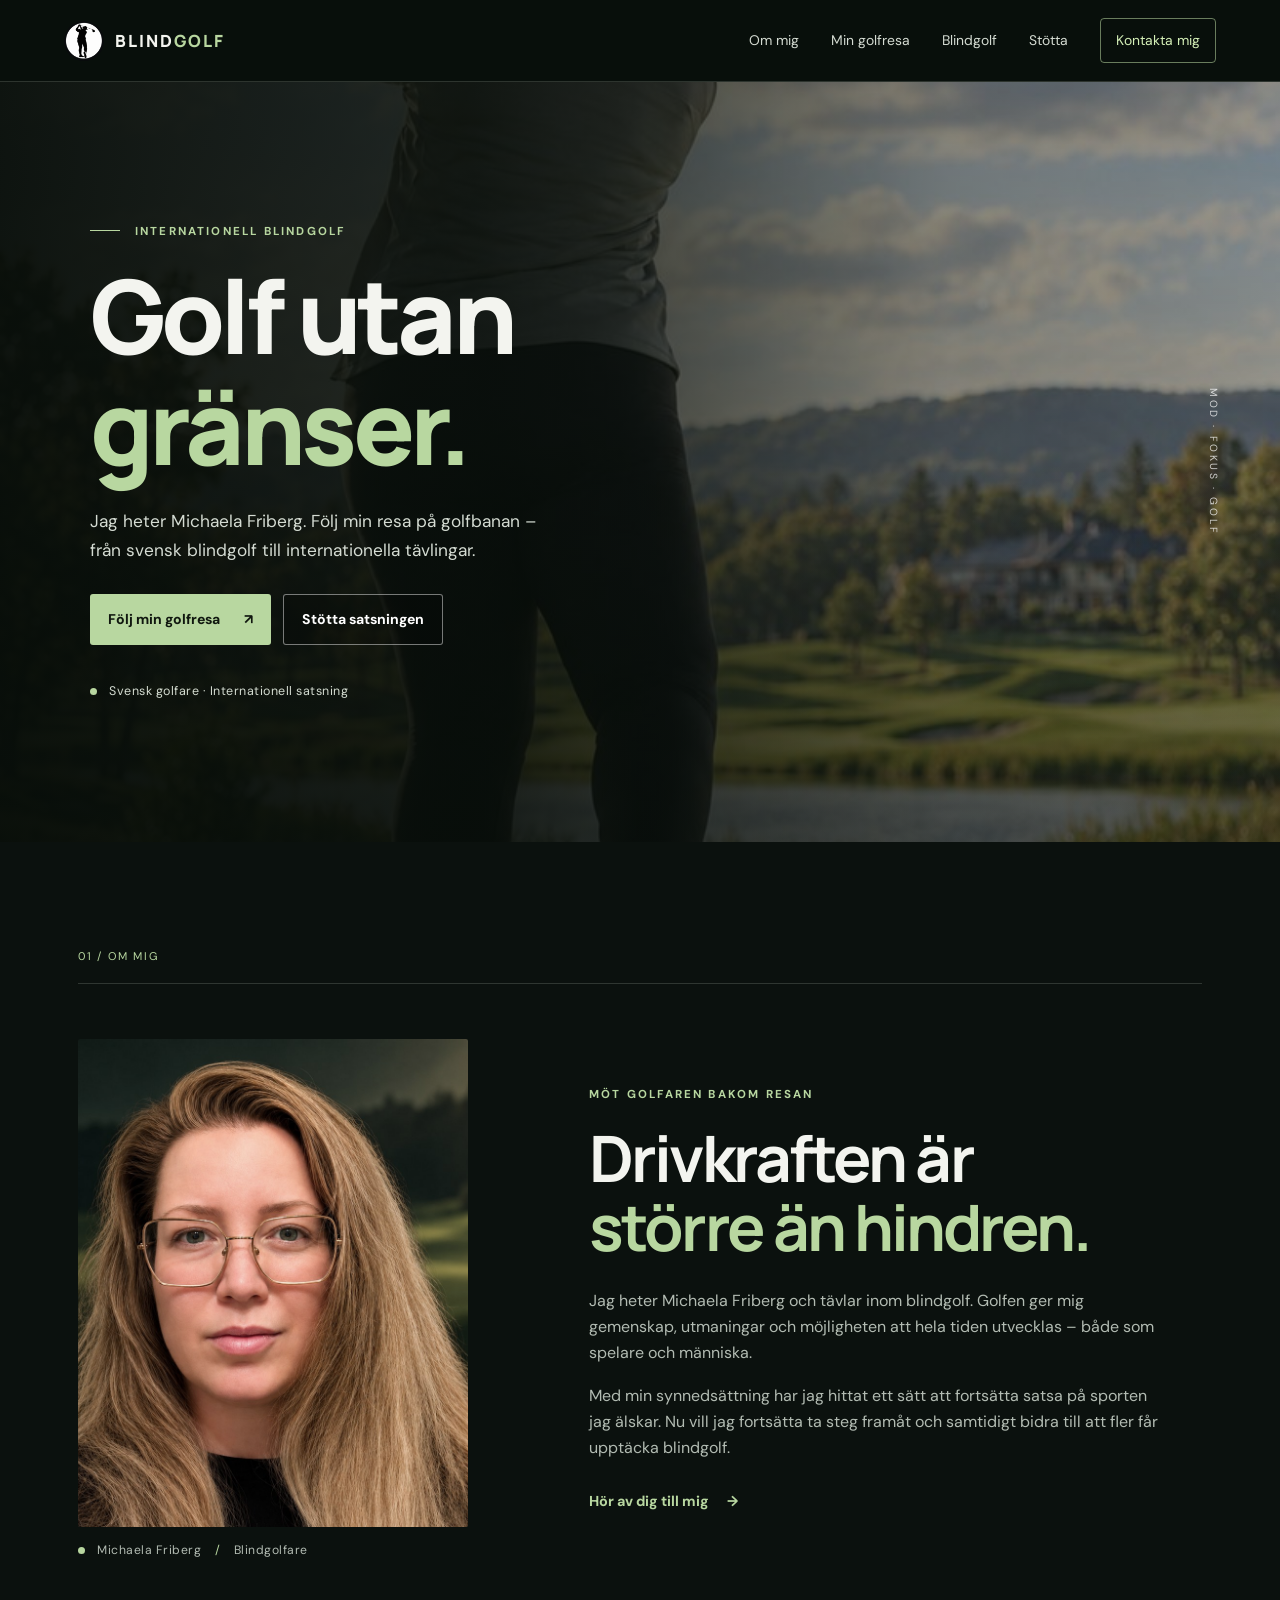
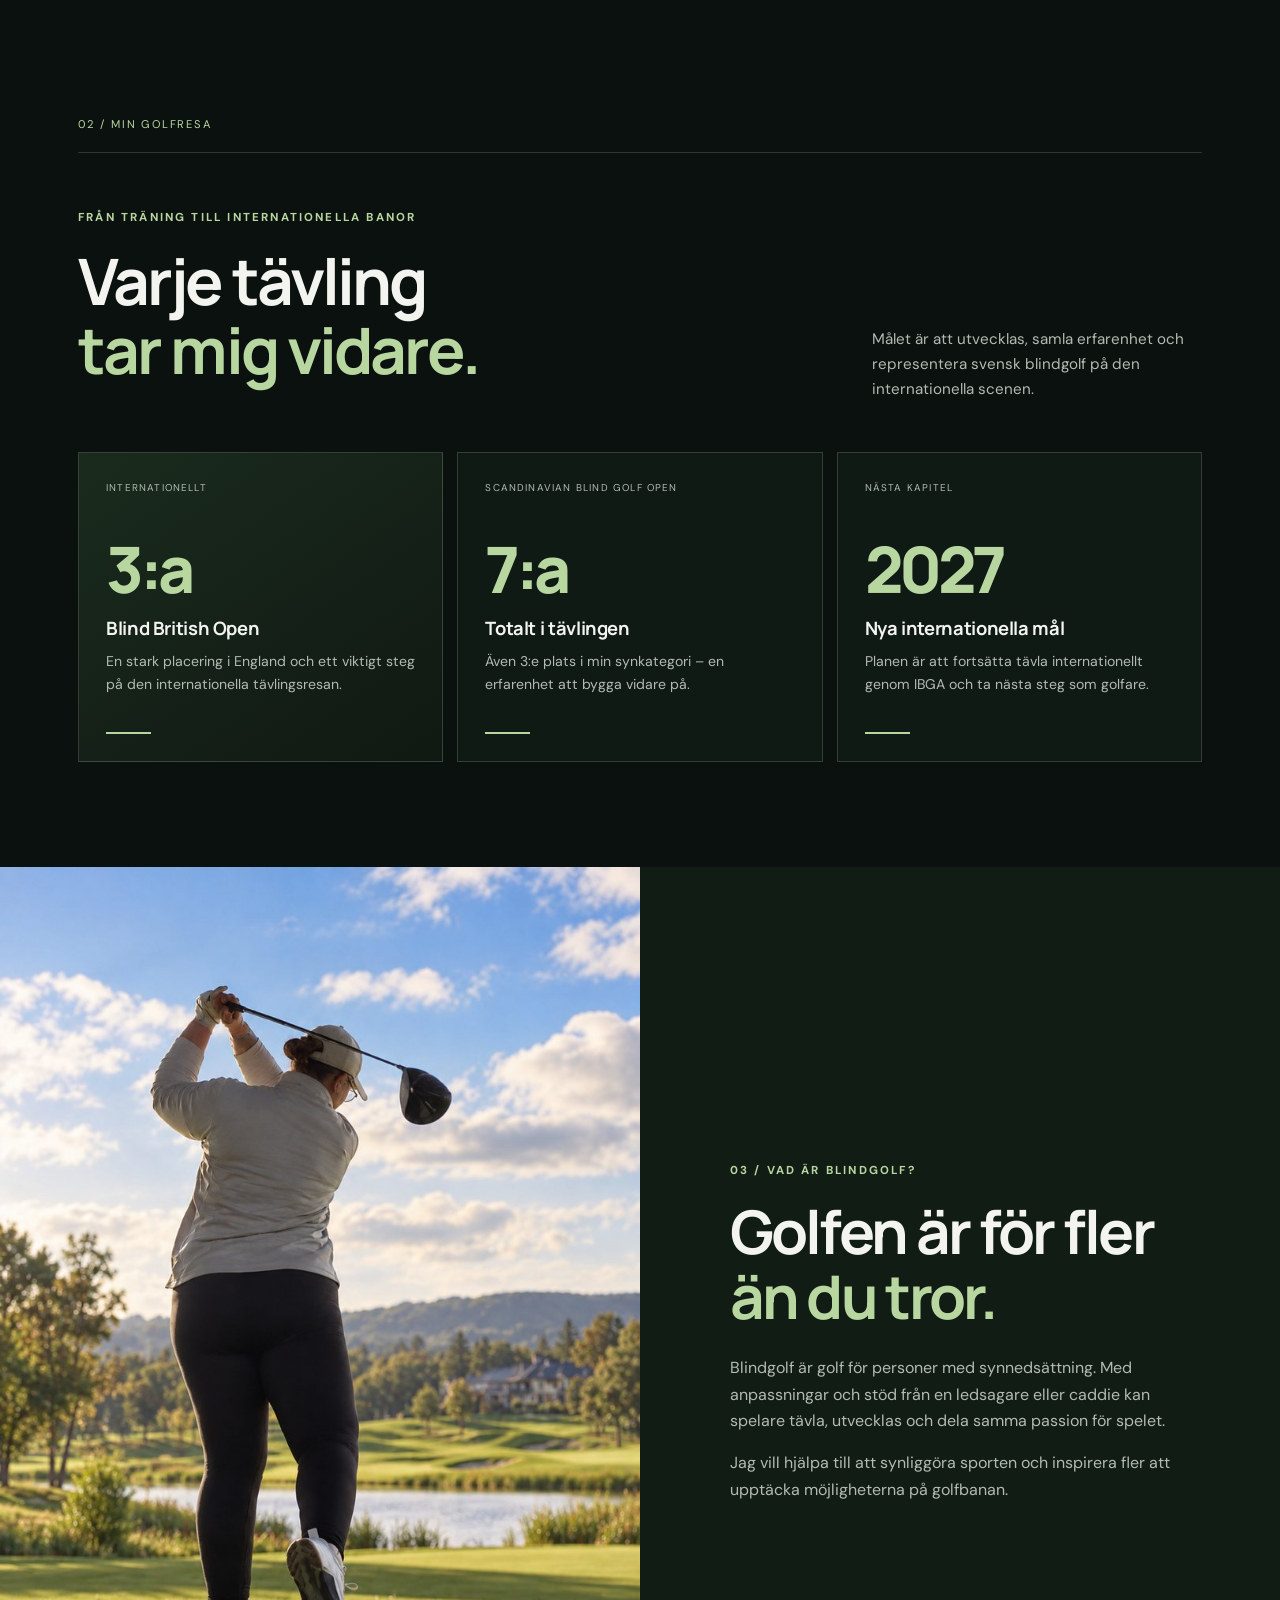
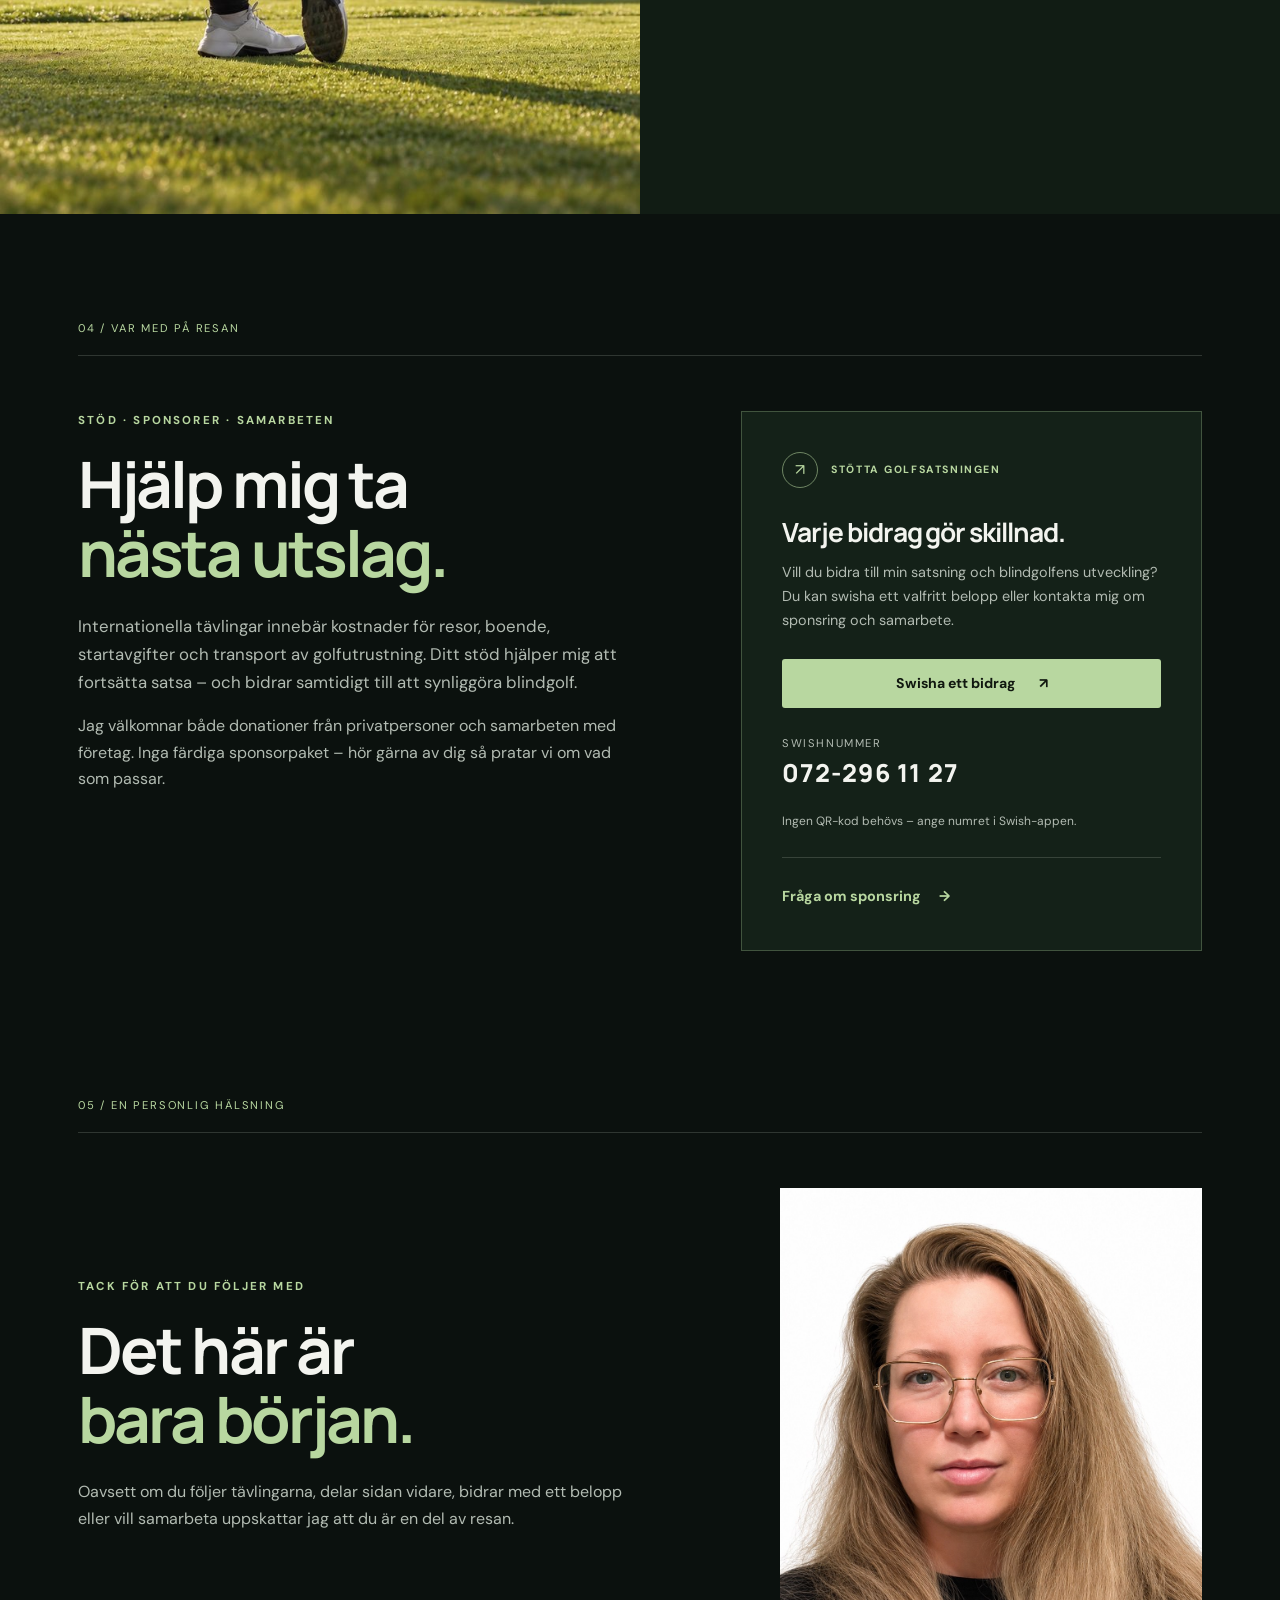
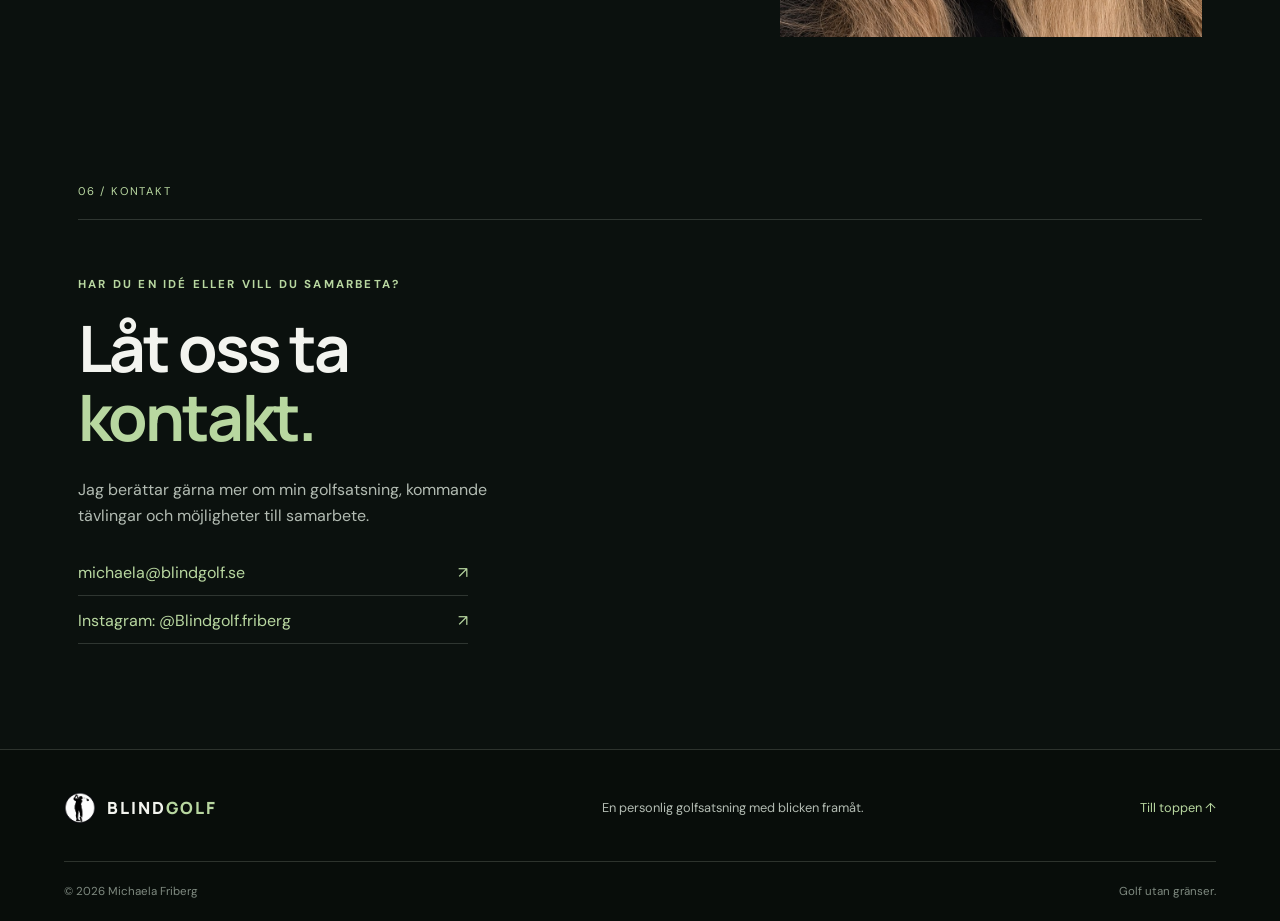
==== commit c6567490: "Add files via upload" ====
--- a/index.html
+++ b/index.html
@@ -92,7 +92,8 @@
     </section>
 
     <section class="feature-band" id="blindgolf">
-      <div class="feature-copy feature-copy-full">
+      <div class="feature-photo"><img src="golfbana.jpg" alt="Golfare på en naturskön golfbana"></div>
+      <div class="feature-copy">
         <p class="eyebrow">03 / VAD ÄR BLINDGOLF?</p>
         <h2>Golfen är för fler<br><em>än du tror.</em></h2>
         <p>Blindgolf är golf för personer med synnedsättning. Med anpassningar och stöd från en ledsagare eller caddie kan spelare tävla, utvecklas och dela samma passion för spelet.</p>
--- a/style.css
+++ b/style.css
@@ -26,7 +26,7 @@
 .nav-cta { border: 1px solid rgba(184, 215, 160, .55); border-radius: 4px; padding: 10px 15px; color: var(--green-bright); }
 .hero { min-height: min(760px, calc(100vh - 82px)); position: relative; display: flex; align-items: center; overflow: hidden; background: #101c14; }
 .hero-image, .hero-shade { position: absolute; inset: 0; }
-.hero-image { background: radial-gradient(ellipse at 72% 38%, rgba(70, 102, 61, .34), transparent 42%), linear-gradient(125deg, #101c14 0%, #17271b 55%, #0b110e 100%); opacity: 1; }
+.hero-image { background: url('golfbana.jpg') center 48% / cover no-repeat; opacity: .75; }
 .hero-shade { background: linear-gradient(90deg, rgba(7, 13, 9, .96) 0%, rgba(7, 13, 9, .84) 37%, rgba(7, 13, 9, .32) 74%, rgba(7, 13, 9, .2) 100%), linear-gradient(0deg, rgba(7, 13, 9, .45), transparent 50%); }
 .hero-content { position: relative; z-index: 1; max-width: 720px; padding: 100px max(7vw, calc((100vw - var(--max))/2)); padding-right: 0; }
 .eyebrow { font-size: .72rem; font-weight: 700; letter-spacing: .19em; color: var(--green); margin: 0 0 19px; }
@@ -65,10 +65,10 @@
 .result-card h3 { font-size: 1.15rem; letter-spacing: -.02em; margin-bottom: 11px; }
 .result-card p { color: var(--muted); font-size: .88rem; margin: 0; }
 .result-line { width: 45px; height: 2px; background: var(--green); margin-top: auto; padding-top: 0; }
-.feature-band { display: block; background: radial-gradient(ellipse at 80% 20%, rgba(70, 102, 61, .2), transparent 45%), #111c14; }
+.feature-band { display: grid; grid-template-columns: 1fr 1fr; background: #111c14; }
 .feature-photo { min-height: 500px; }
 .feature-photo img { width: 100%; height: 100%; min-height: 500px; object-fit: cover; }
-.feature-copy { align-self: center; padding: 85px max(28px, calc((100vw - var(--max))/2)); max-width: 900px; margin: 0 auto; }\n.feature-copy-full { max-width: var(--max); }
+.feature-copy { align-self: center; padding: 75px clamp(35px, 7vw, 110px); max-width: 720px; }
 .feature-copy h2 { font-size: clamp(2.5rem, 4.7vw, 4.1rem); }
 .support { padding-bottom: 110px; }
 .support-grid { display: grid; grid-template-columns: 1.1fr .9fr; gap: clamp(40px, 8vw, 100px); align-items: start; }
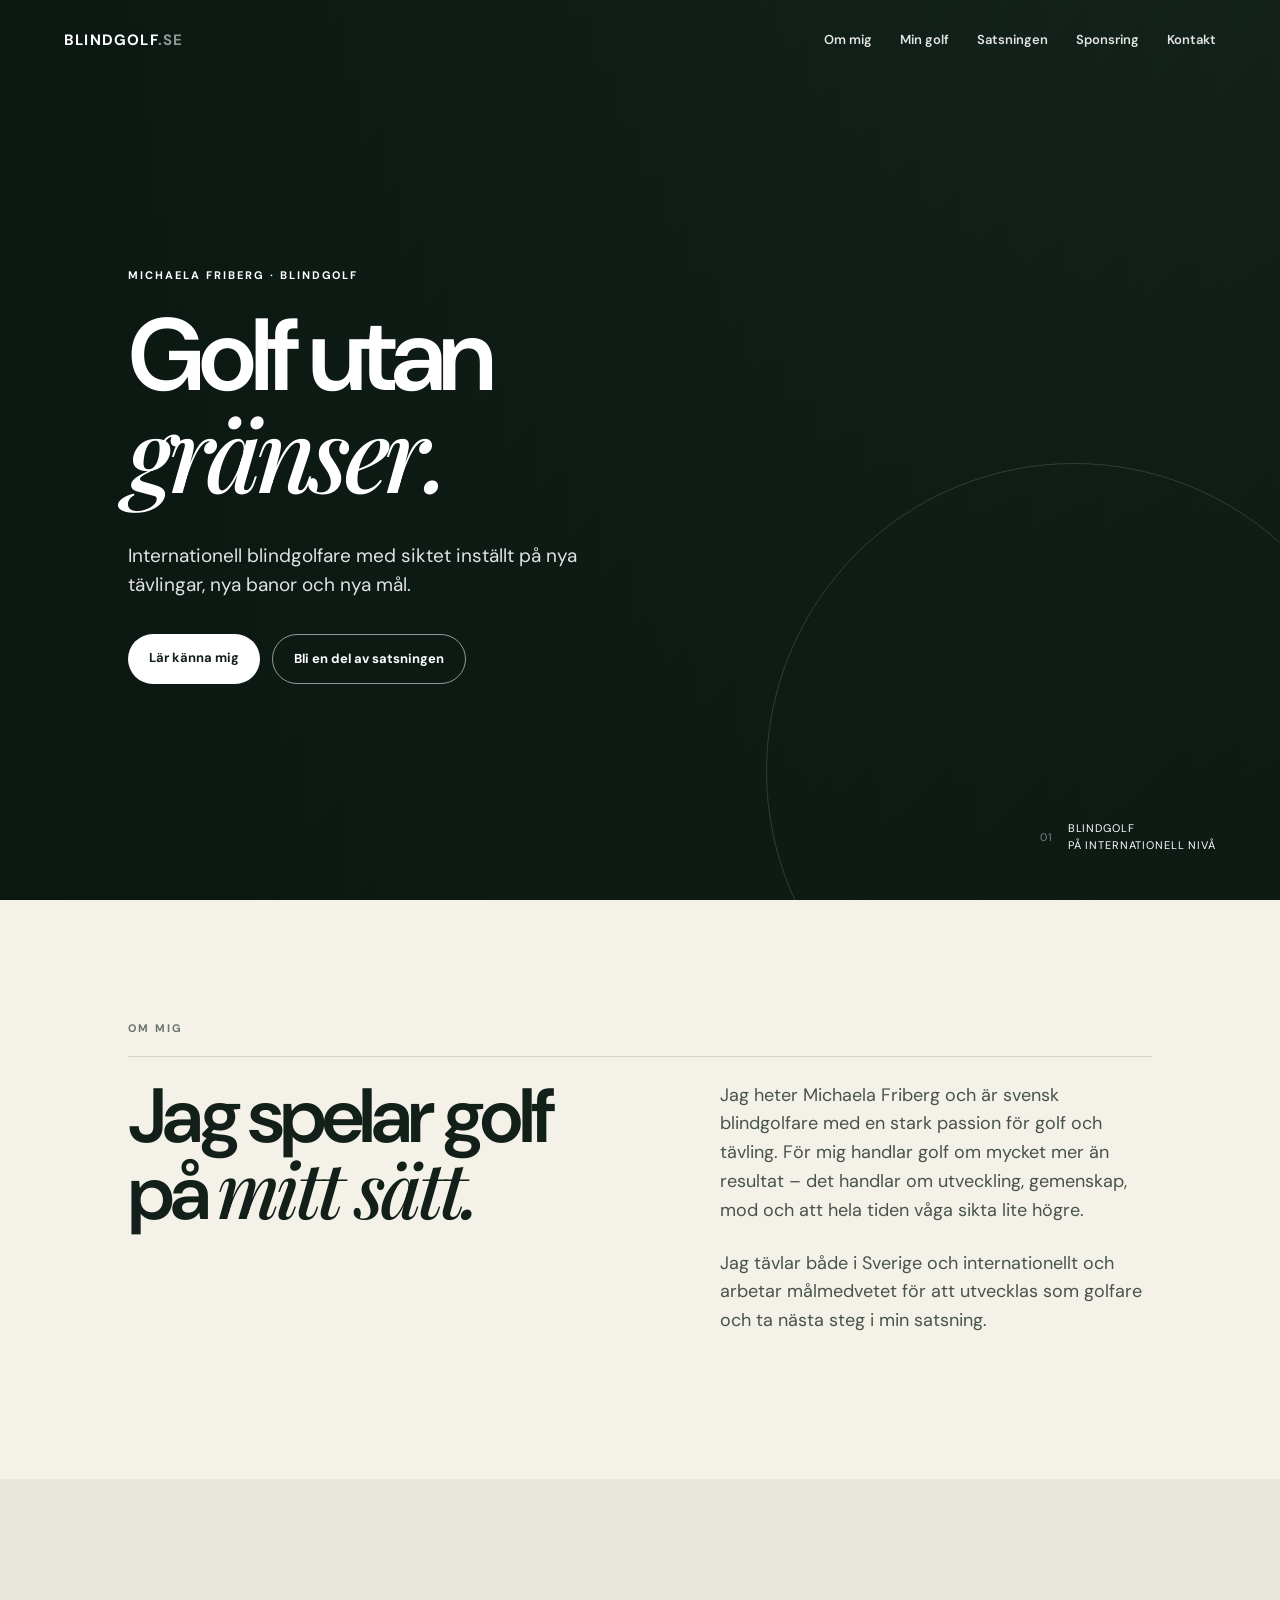
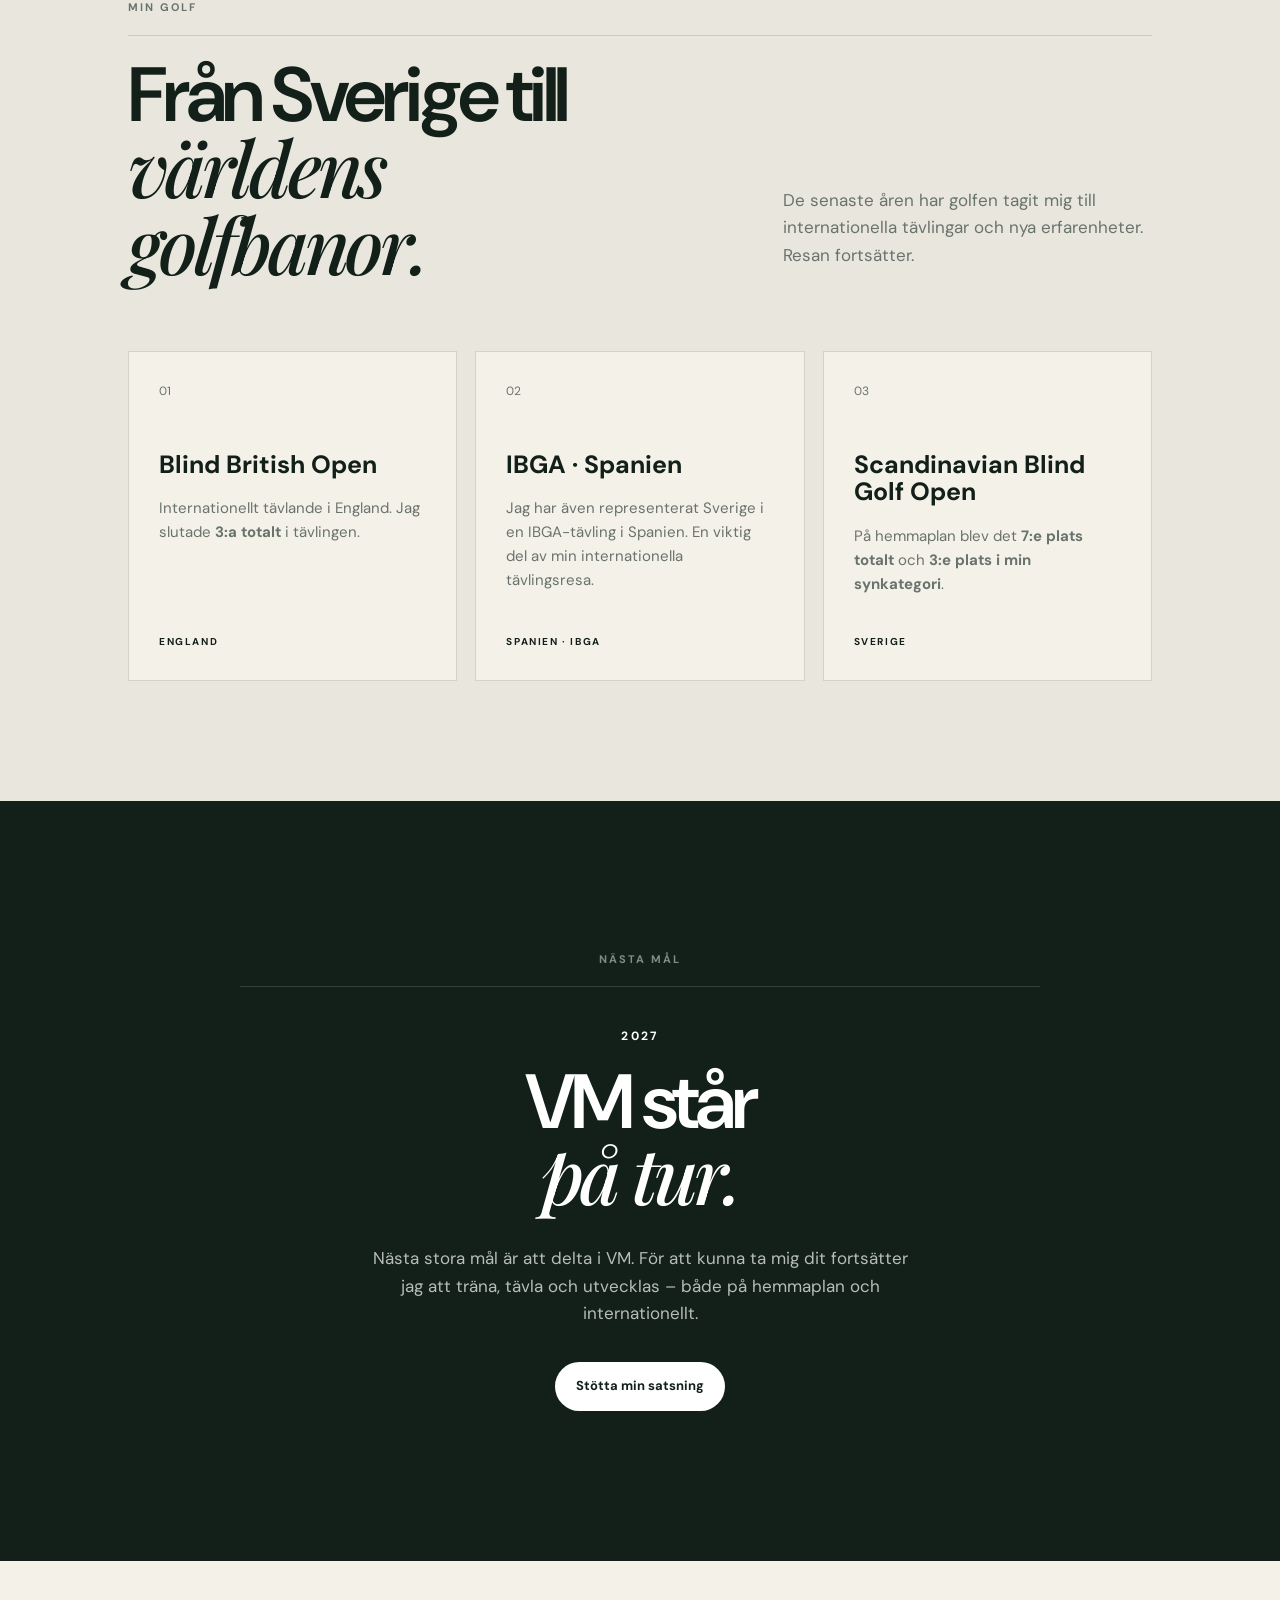
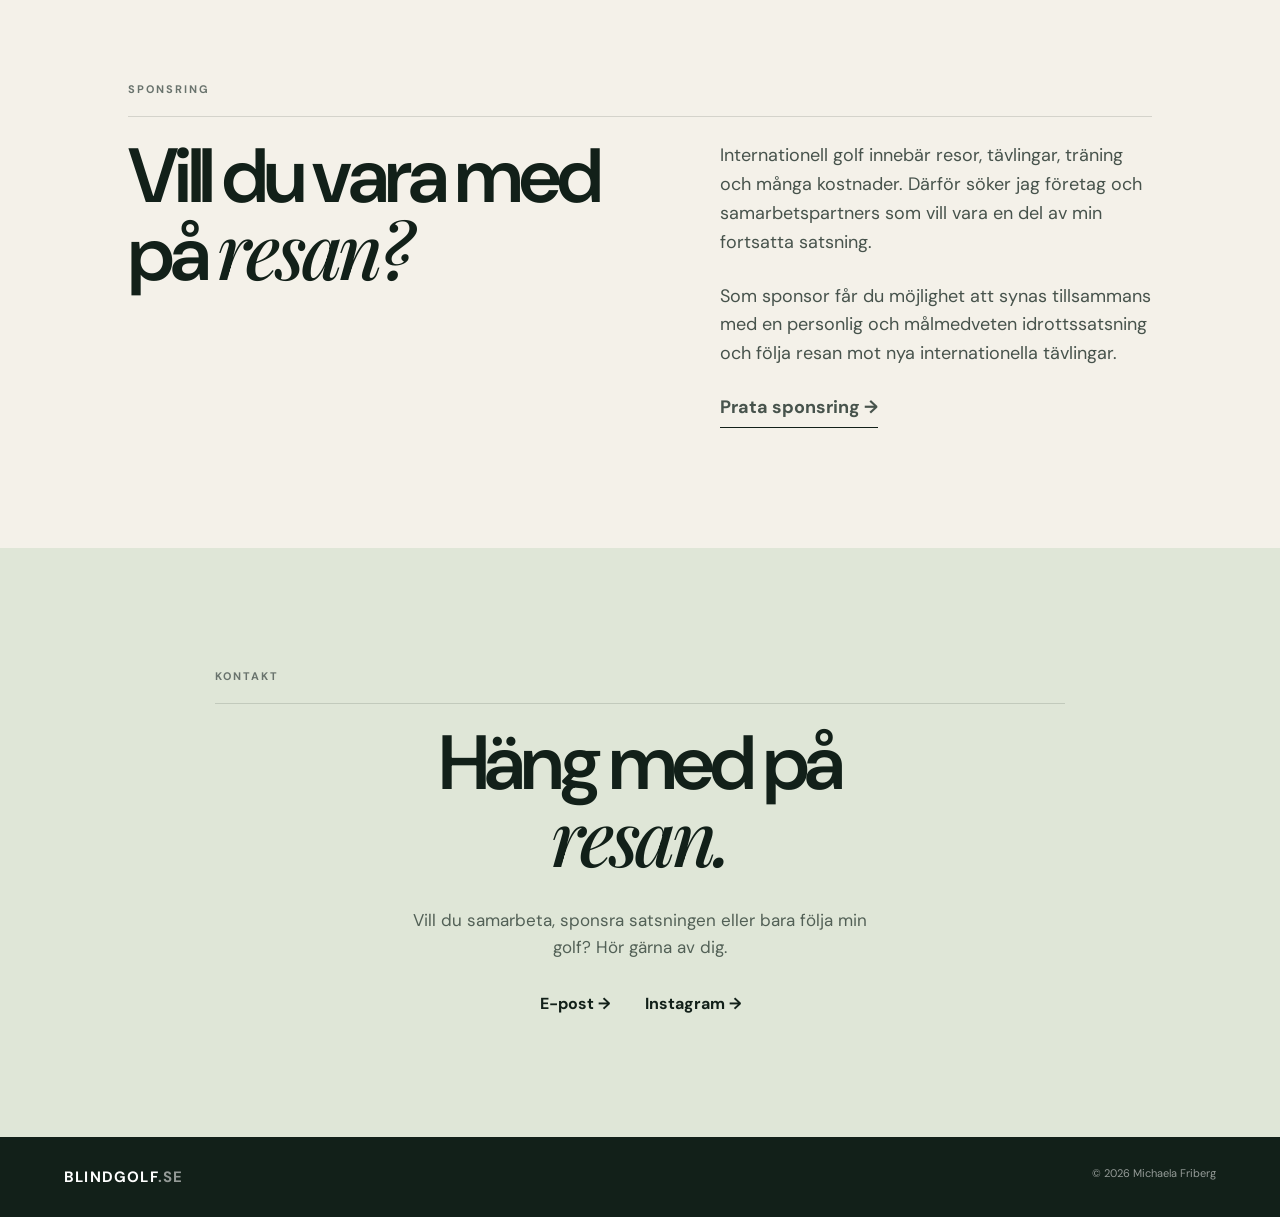
==== commit dcb7b125: "Add files via upload" ====
--- a/index.html
+++ b/index.html
@@ -1,163 +1,166 @@
-<!doctype html>
+<!DOCTYPE html>
 <html lang="sv">
 <head>
-  <meta charset="utf-8">
-  <meta name="viewport" content="width=device-width, initial-scale=1">
-  <meta name="theme-color" content="#0b1712">
-  <meta name="description" content="Följ Michaela Fribergs satsning inom internationell blindgolf. Läs om tävlingar, blindgolf och hur du kan stötta resan.">
-  <title>Blindgolf – Michaela Friberg</title>
+  <meta charset="UTF-8">
+  <meta name="viewport" content="width=device-width, initial-scale=1.0">
+  <meta name="description" content="Blindgolf.se – Michaela Friberg, svensk blindgolfare med internationella tävlingsmål.">
+  <title>Blindgolf.se | Michaela Friberg</title>
   <link rel="stylesheet" href="style.css">
 </head>
 <body>
+
   <header class="site-header">
-    <a class="brand" href="#top" aria-label="Blindgolf – startsidan">
-      <img src="golfsiluett.png" alt="" class="brand-mark">
-      <span>BLIND<span class="brand-accent">GOLF</span></span>
-    </a>
-    <nav aria-label="Huvudmeny">
+    <a class="logo" href="#top">BLINDGOLF<span>.SE</span></a>
+    <nav>
       <a href="#om-mig">Om mig</a>
-      <a href="#golfresa">Min golfresa</a>
-      <a href="#blindgolf">Blindgolf</a>
-      <a href="#stod">Stötta</a>
-      <a href="#kontakt" class="nav-cta">Kontakta mig</a>
+      <a href="#golf">Min golf</a>
+      <a href="#satsning">Satsningen</a>
+      <a href="#sponsring">Sponsring</a>
+      <a href="#kontakt">Kontakt</a>
     </nav>
   </header>
 
   <main id="top">
+
     <section class="hero">
-      <div class="hero-image" role="img" aria-label="Golfare på en grön golfbana"></div>
-      <div class="hero-shade"></div>
       <div class="hero-content">
-        <p class="eyebrow"><span class="eyebrow-line"></span> INTERNATIONELL BLINDGOLF</p>
+        <p class="eyebrow">MICHAELA FRIBERG · BLINDGOLF</p>
         <h1>Golf utan<br><em>gränser.</em></h1>
-        <p class="hero-copy">Jag heter Michaela Friberg. Följ min resa på golfbanan – från svensk blindgolf till internationella tävlingar.</p>
-        <div class="hero-actions">
-          <a class="button button-primary" href="#golfresa">Följ min golfresa <span aria-hidden="true">↗</span></a>
-          <a class="button button-ghost" href="#stod">Stötta satsningen</a>
+        <p class="hero-text">
+          Internationell blindgolfare med siktet inställt på nya tävlingar,
+          nya banor och nya mål.
+        </p>
+        <div class="hero-buttons">
+          <a class="button button-light" href="#om-mig">Lär känna mig</a>
+          <a class="button button-outline" href="#sponsring">Bli en del av satsningen</a>
         </div>
-        <div class="hero-note"><span class="live-dot"></span> Svensk golfare · Internationell satsning</div>
       </div>
-      <div class="hero-vertical">MOD · FOKUS · GOLF</div>
+      <div class="hero-note">
+        <span>01</span>
+        <p>Blindgolf<br>på internationell nivå</p>
+      </div>
     </section>
 
-    <section class="intro section-wrap" id="om-mig">
-      <div class="section-kicker">01 / OM MIG</div>
+    <section class="intro section" id="om-mig">
+      <div class="section-label">OM MIG</div>
       <div class="intro-grid">
-        <div class="portrait-wrap">
-          <img class="portrait" src="profilbild.jpg" alt="Porträtt av Michaela Friberg">
-          <div class="portrait-caption"><span class="caption-dot"></span> Michaela Friberg <span class="caption-divider">/</span> Blindgolfare</div>
+        <div>
+          <h2>Jag spelar golf<br>på <em>mitt sätt.</em></h2>
         </div>
-        <div class="intro-text">
-          <p class="eyebrow">MÖT GOLFAREN BAKOM RESAN</p>
-          <h2>Drivkraften är<br><em>större än hindren.</em></h2>
-          <p>Jag heter Michaela Friberg och tävlar inom blindgolf. Golfen ger mig gemenskap, utmaningar och möjligheten att hela tiden utvecklas – både som spelare och människa.</p>
-          <p>Med min synnedsättning har jag hittat ett sätt att fortsätta satsa på sporten jag älskar. Nu vill jag fortsätta ta steg framåt och samtidigt bidra till att fler får upptäcka blindgolf.</p>
-          <a class="text-link" href="#kontakt">Hör av dig till mig <span aria-hidden="true">→</span></a>
+        <div class="intro-copy">
+          <p>
+            Jag heter Michaela Friberg och är svensk blindgolfare med en stark
+            passion för golf och tävling. För mig handlar golf om mycket mer än
+            resultat – det handlar om utveckling, gemenskap, mod och att hela
+            tiden våga sikta lite högre.
+          </p>
+          <p>
+            Jag tävlar både i Sverige och internationellt och arbetar målmedvetet
+            för att utvecklas som golfare och ta nästa steg i min satsning.
+          </p>
         </div>
       </div>
     </section>
 
-    <section class="journey section-wrap" id="golfresa">
-      <div class="section-kicker">02 / MIN GOLFRESA</div>
+    <section class="golf section" id="golf">
+      <div class="section-label">MIN GOLF</div>
       <div class="section-heading">
-        <div>
-          <p class="eyebrow">FRÅN TRÄNING TILL INTERNATIONELLA BANOR</p>
-          <h2>Varje tävling<br><em>tar mig vidare.</em></h2>
-        </div>
-        <p class="heading-aside">Målet är att utvecklas, samla erfarenhet och representera svensk blindgolf på den internationella scenen.</p>
+        <h2>Från Sverige till<br><em>världens golfbanor.</em></h2>
+        <p>
+          De senaste åren har golfen tagit mig till internationella tävlingar
+          och nya erfarenheter. Resan fortsätter.
+        </p>
       </div>
-      <div class="results-grid">
-        <article class="result-card result-featured">
-          <span class="result-year">INTERNATIONELLT</span>
-          <span class="result-number">3:a</span>
+
+      <div class="cards">
+        <article class="card">
+          <div class="card-number">01</div>
           <h3>Blind British Open</h3>
-          <p>En stark placering i England och ett viktigt steg på den internationella tävlingsresan.</p>
-          <span class="result-line"></span>
+          <p>
+            Internationellt tävlande i England. Jag slutade <strong>3:a totalt</strong>
+            i tävlingen.
+          </p>
+          <span class="card-tag">ENGLAND</span>
         </article>
-        <article class="result-card">
-          <span class="result-year">SCANDINAVIAN BLIND GOLF OPEN</span>
-          <span class="result-number">7:a</span>
-          <h3>Totalt i tävlingen</h3>
-          <p>Även 3:e plats i min synkategori – en erfarenhet att bygga vidare på.</p>
-          <span class="result-line"></span>
+
+        <article class="card">
+          <div class="card-number">02</div>
+          <h3>IBGA · Spanien</h3>
+          <p>
+            Jag har även representerat Sverige i en IBGA-tävling i Spanien.
+            En viktig del av min internationella tävlingsresa.
+          </p>
+          <span class="card-tag">SPANIEN · IBGA</span>
         </article>
-        <article class="result-card">
-          <span class="result-year">NÄSTA KAPITEL</span>
-          <span class="result-number">2027</span>
-          <h3>Nya internationella mål</h3>
-          <p>Planen är att fortsätta tävla internationellt genom IBGA och ta nästa steg som golfare.</p>
-          <span class="result-line"></span>
+
+        <article class="card">
+          <div class="card-number">03</div>
+          <h3>Scandinavian Blind Golf Open</h3>
+          <p>
+            På hemmaplan blev det <strong>7:e plats totalt</strong> och
+            <strong>3:e plats i min synkategori</strong>.
+          </p>
+          <span class="card-tag">SVERIGE</span>
         </article>
       </div>
     </section>
 
-    <section class="feature-band" id="blindgolf">
-      <div class="feature-photo"><img src="golfbana.jpg" alt="Golfare på en naturskön golfbana"></div>
-      <div class="feature-copy">
-        <p class="eyebrow">03 / VAD ÄR BLINDGOLF?</p>
-        <h2>Golfen är för fler<br><em>än du tror.</em></h2>
-        <p>Blindgolf är golf för personer med synnedsättning. Med anpassningar och stöd från en ledsagare eller caddie kan spelare tävla, utvecklas och dela samma passion för spelet.</p>
-        <p>Jag vill hjälpa till att synliggöra sporten och inspirera fler att upptäcka möjligheterna på golfbanan.</p>
+    <section class="goal section" id="satsning">
+      <div class="goal-inner">
+        <div class="section-label light-label">NÄSTA MÅL</div>
+        <p class="goal-kicker">2027</p>
+        <h2>VM står<br><em>på tur.</em></h2>
+        <p class="goal-copy">
+          Nästa stora mål är att delta i VM. För att kunna ta mig dit fortsätter
+          jag att träna, tävla och utvecklas – både på hemmaplan och internationellt.
+        </p>
+        <a class="button button-light" href="#sponsring">Stötta min satsning</a>
       </div>
     </section>
 
-    <section class="support section-wrap" id="stod">
-      <div class="section-kicker">04 / VAR MED PÅ RESAN</div>
-      <div class="support-grid">
+    <section class="sponsor section" id="sponsring">
+      <div class="section-label">SPONSRING</div>
+      <div class="sponsor-grid">
         <div>
-          <p class="eyebrow">STÖD · SPONSORER · SAMARBETEN</p>
-          <h2>Hjälp mig ta<br><em>nästa utslag.</em></h2>
-          <p class="support-lead">Internationella tävlingar innebär kostnader för resor, boende, startavgifter och transport av golfutrustning. Ditt stöd hjälper mig att fortsätta satsa – och bidrar samtidigt till att synliggöra blindgolf.</p>
-          <p>Jag välkomnar både donationer från privatpersoner och samarbeten med företag. Inga färdiga sponsorpaket – hör gärna av dig så pratar vi om vad som passar.</p>
+          <h2>Vill du vara med<br>på <em>resan?</em></h2>
         </div>
-        <div class="support-panel">
-          <div class="support-panel-top">
-            <span class="support-icon">↗</span>
-            <span class="support-label">STÖTTA GOLFSATSNINGEN</span>
-          </div>
-          <h3>Varje bidrag gör skillnad.</h3>
-          <p>Vill du bidra till min satsning och blindgolfens utveckling? Du kan swisha ett valfritt belopp eller kontakta mig om sponsring och samarbete.</p>
-          <a class="button button-primary button-full" href="swish://">Swisha ett bidrag <span aria-hidden="true">↗</span></a>
-          <p class="swish-number-label">Swishnummer</p>
-          <p class="swish-number">072-296 11 27</p>
-          <p class="small-note">Ingen QR-kod behövs – ange numret i Swish-appen.</p>
-          <div class="panel-rule"></div>
-          <a class="text-link" href="mailto:michaela@blindgolf.se?subject=Sponsring%20och%20samarbete">Fråga om sponsring <span aria-hidden="true">→</span></a>
+        <div class="sponsor-copy">
+          <p>
+            Internationell golf innebär resor, tävlingar, träning och många
+            kostnader. Därför söker jag företag och samarbetspartners som vill
+            vara en del av min fortsatta satsning.
+          </p>
+          <p>
+            Som sponsor får du möjlighet att synas tillsammans med en personlig
+            och målmedveten idrottssatsning och följa resan mot nya internationella
+            tävlingar.
+          </p>
+          <a class="text-link" href="#kontakt">Prata sponsring →</a>
         </div>
       </div>
     </section>
 
-    <section class="about-photo section-wrap">
-      <div class="section-kicker">05 / EN PERSONLIG HÄLSNING</div>
-      <div class="about-photo-grid">
-        <div class="about-photo-text">
-          <p class="eyebrow">TACK FÖR ATT DU FÖLJER MED</p>
-          <h2>Det här är<br><em>bara början.</em></h2>
-          <p>Oavsett om du följer tävlingarna, delar sidan vidare, bidrar med ett belopp eller vill samarbeta uppskattar jag att du är en del av resan.</p>
+    <section class="contact section" id="kontakt">
+      <div class="contact-inner">
+        <div class="section-label">KONTAKT</div>
+        <h2>Häng med på<br><em>resan.</em></h2>
+        <p>
+          Vill du samarbeta, sponsra satsningen eller bara följa min golf?
+          Hör gärna av dig.
+        </p>
+        <div class="contact-links">
+          <a href="mailto:din-email@exempel.se">E-post →</a>
+          <a href="#" aria-label="Instagram">Instagram →</a>
         </div>
-        <img src="michaela-presentation.jpg" alt="Michaela Friberg – porträtt">
       </div>
     </section>
 
-    <section class="contact section-wrap" id="kontakt">
-      <div class="section-kicker">06 / KONTAKT</div>
-      <div class="contact-content">
-        <p class="eyebrow">HAR DU EN IDÉ ELLER VILL DU SAMARBETA?</p>
-        <h2>Låt oss ta<br><em>kontakt.</em></h2>
-        <p>Jag berättar gärna mer om min golfsatsning, kommande tävlingar och möjligheter till samarbete.</p>
-        <div class="contact-links">
-          <a href="mailto:michaela@blindgolf.se">michaela@blindgolf.se <span aria-hidden="true">↗</span></a>
-          <a href="https://www.instagram.com/Blindgolf.friberg/" target="_blank" rel="noopener noreferrer">Instagram: @Blindgolf.friberg <span aria-hidden="true">↗</span></a>
-        </div>
-      </div>
-    </section>
   </main>
 
-  <footer class="site-footer">
-    <a class="brand footer-brand" href="#top"><img src="golfsiluett.png" alt="" class="brand-mark"><span>BLIND<span class="brand-accent">GOLF</span></span></a>
-    <p>En personlig golfsatsning med blicken framåt.</p>
-    <a class="back-top" href="#top">Till toppen ↑</a>
-    <div class="footer-bottom"><span>© 2026 Michaela Friberg</span><span>Golf utan gränser.</span></div>
+  <footer>
+    <div class="footer-logo">BLINDGOLF<span>.SE</span></div>
+    <p>© 2026 Michaela Friberg</p>
   </footer>
+
 </body>
 </html>
--- a/style.css
+++ b/style.css
@@ -1,128 +1,349 @@
-@import url('https://fonts.googleapis.com/css2?family=DM+Sans:wght@400;500;600;700&family=Manrope:wght@400;500;600;700;800&display=swap');
+@import url('https://fonts.googleapis.com/css2?family=DM+Sans:wght@400;500;600;700&family=Playfair+Display:ital,wght@0,500;0,600;1,500;1,600&display=swap');
 
 :root {
-  --bg: #0b110e;
-  --bg-soft: #101a14;
-  --panel: #132019;
-  --green: #b8d7a0;
-  --green-bright: #d4efb7;
-  --text: #f3f4ef;
-  --muted: #b2bbb2;
-  --line: rgba(223, 235, 218, .17);
-  --max: 1180px;
-}
+  --dark: #122019;
+  --dark-2: #1b2d24;
+  --cream: #f4f1e9;
+  --white: #ffffff;
+  --muted: #69736d;
+  --line: rgba(18, 32, 25, 0.14);
+  --accent: #b8c8a0;
+}
+
 * { box-sizing: border-box; }
-html { scroll-behavior: smooth; scroll-padding-top: 90px; }
-body { margin: 0; background: var(--bg); color: var(--text); font-family: 'DM Sans', Arial, sans-serif; line-height: 1.65; }
-a { color: inherit; }
-img { max-width: 100%; display: block; }
-.site-header { min-height: 82px; padding: 0 max(5vw, calc((100vw - var(--max))/2)); display: flex; align-items: center; justify-content: space-between; gap: 28px; background: rgba(9, 15, 11, .96); border-bottom: 1px solid var(--line); position: relative; z-index: 5; }
-.brand { display: inline-flex; align-items: center; gap: 11px; text-decoration: none; font-family: 'Manrope', sans-serif; font-size: 1.05rem; font-weight: 800; letter-spacing: .12em; white-space: nowrap; }
-.brand-mark { width: 40px; height: 40px; border-radius: 50%; object-fit: cover; background: white; }
-.brand-accent { color: var(--green); }
-nav { display: flex; align-items: center; gap: clamp(14px, 2.5vw, 34px); }
-nav a { text-decoration: none; color: #d4dbd2; font-size: .87rem; transition: color .2s ease; }
-nav a:hover, .text-link:hover { color: var(--green-bright); }
-.nav-cta { border: 1px solid rgba(184, 215, 160, .55); border-radius: 4px; padding: 10px 15px; color: var(--green-bright); }
-.hero { min-height: min(760px, calc(100vh - 82px)); position: relative; display: flex; align-items: center; overflow: hidden; background: #101c14; }
-.hero-image, .hero-shade { position: absolute; inset: 0; }
-.hero-image { background: url('golfbana.jpg') center 48% / cover no-repeat; opacity: .75; }
-.hero-shade { background: linear-gradient(90deg, rgba(7, 13, 9, .96) 0%, rgba(7, 13, 9, .84) 37%, rgba(7, 13, 9, .32) 74%, rgba(7, 13, 9, .2) 100%), linear-gradient(0deg, rgba(7, 13, 9, .45), transparent 50%); }
-.hero-content { position: relative; z-index: 1; max-width: 720px; padding: 100px max(7vw, calc((100vw - var(--max))/2)); padding-right: 0; }
-.eyebrow { font-size: .72rem; font-weight: 700; letter-spacing: .19em; color: var(--green); margin: 0 0 19px; }
-.eyebrow-line { display: inline-block; width: 30px; height: 1px; vertical-align: middle; margin: 0 10px 3px 0; background: var(--green); }
-h1, h2, h3 { font-family: 'Manrope', Arial, sans-serif; line-height: 1.08; margin: 0; letter-spacing: -.045em; }
-h1 { font-size: clamp(3.5rem, 8vw, 7.3rem); font-weight: 800; }
-h1 em, h2 em { color: var(--green); font-style: normal; }
-.hero-copy { max-width: 480px; color: #d4dbd2; font-size: 1.08rem; margin: 26px 0 30px; }
-.hero-actions { display: flex; gap: 12px; flex-wrap: wrap; }
-.button { min-height: 49px; padding: 13px 18px; display: inline-flex; align-items: center; justify-content: center; gap: 24px; border-radius: 3px; font-size: .88rem; font-weight: 700; text-decoration: none; transition: transform .2s ease, background .2s ease; }
+
+html { scroll-behavior: smooth; }
+
+body {
+  margin: 0;
+  background: var(--cream);
+  color: var(--dark);
+  font-family: "DM Sans", sans-serif;
+  line-height: 1.6;
+}
+
+a { color: inherit; text-decoration: none; }
+
+.site-header {
+  position: absolute;
+  z-index: 10;
+  top: 0;
+  left: 0;
+  width: 100%;
+  display: flex;
+  align-items: center;
+  justify-content: space-between;
+  padding: 28px 5vw;
+  color: var(--white);
+}
+
+.logo, .footer-logo {
+  font-weight: 700;
+  letter-spacing: .08em;
+  font-size: 15px;
+}
+
+.logo span, .footer-logo span { opacity: .55; }
+
+nav {
+  display: flex;
+  gap: 28px;
+  font-size: 13px;
+  font-weight: 600;
+}
+
+nav a { opacity: .88; transition: opacity .2s; }
+nav a:hover { opacity: 1; }
+
+.hero {
+  min-height: 100vh;
+  position: relative;
+  display: flex;
+  align-items: center;
+  padding: 140px 10vw 100px;
+  color: var(--white);
+  background:
+    linear-gradient(90deg, rgba(10,22,16,.94) 0%, rgba(10,22,16,.73) 46%, rgba(10,22,16,.34) 100%),
+    linear-gradient(135deg, #23382d, #0f1b15);
+  overflow: hidden;
+}
+
+/* Replace the background above with your own golf photo later:
+   background:
+   linear-gradient(90deg, rgba(10,22,16,.88), rgba(10,22,16,.25)),
+   url("images/hero.jpg") center/cover;
+*/
+
+.hero::after {
+  content: "";
+  position: absolute;
+  right: -8vw;
+  bottom: -14vw;
+  width: 48vw;
+  height: 48vw;
+  border: 1px solid rgba(255,255,255,.14);
+  border-radius: 50%;
+}
+
+.hero-content { max-width: 760px; position: relative; z-index: 2; }
+
+.eyebrow, .section-label {
+  font-size: 11px;
+  letter-spacing: .18em;
+  font-weight: 700;
+  margin-bottom: 24px;
+}
+
+.hero h1, h2 {
+  font-size: clamp(56px, 8vw, 112px);
+  line-height: .93;
+  letter-spacing: -.055em;
+  margin: 0;
+  font-weight: 600;
+}
+
+h2 { font-size: clamp(46px, 6vw, 82px); }
+
+em {
+  font-family: "Playfair Display", serif;
+  font-weight: 500;
+}
+
+.hero-text {
+  max-width: 530px;
+  font-size: 19px;
+  line-height: 1.55;
+  margin: 34px 0;
+  opacity: .88;
+}
+
+.hero-buttons {
+  display: flex;
+  gap: 12px;
+  flex-wrap: wrap;
+}
+
+.button {
+  display: inline-block;
+  padding: 14px 21px;
+  border-radius: 100px;
+  font-size: 13px;
+  font-weight: 700;
+  transition: transform .2s, background .2s;
+}
+
 .button:hover { transform: translateY(-2px); }
-.button-primary { background: var(--green); color: #10170f; }
-.button-primary:hover { background: var(--green-bright); }
-.button-ghost { border: 1px solid rgba(255,255,255,.45); color: white; background: rgba(0,0,0,.15); }
-.hero-note { margin-top: 36px; color: #d3dbd0; font-size: .78rem; letter-spacing: .04em; }
-.live-dot, .caption-dot { display: inline-block; width: 7px; height: 7px; border-radius: 50%; background: var(--green); margin-right: 9px; }
-.hero-vertical { position: absolute; right: 4.5%; top: 50%; transform: translateY(-50%); writing-mode: vertical-rl; letter-spacing: .25em; font-size: .65rem; color: rgba(255,255,255,.75); }
-.section-wrap { max-width: var(--max); margin: 0 auto; padding: 105px 28px; }
-.section-kicker { font-size: .7rem; letter-spacing: .16em; color: var(--green); padding-bottom: 18px; border-bottom: 1px solid var(--line); margin-bottom: 55px; }
-.intro-grid { display: grid; grid-template-columns: .8fr 1.2fr; gap: clamp(40px, 8vw, 105px); align-items: center; }
-.portrait-wrap { max-width: 390px; position: relative; }
-.portrait { width: 100%; aspect-ratio: 4 / 5; object-fit: cover; object-position: center; filter: saturate(.85); border-radius: 2px; }
-.portrait-caption { margin-top: 13px; color: var(--muted); font-size: .76rem; letter-spacing: .04em; }
-.caption-divider { margin: 0 10px; color: var(--green); }
-.intro-text h2, .section-heading h2, .feature-copy h2, .support h2, .about-photo h2, .contact h2 { font-size: clamp(2.5rem, 5vw, 4.6rem); margin-bottom: 26px; }
-.intro-text > p:not(.eyebrow), .feature-copy > p:not(.eyebrow), .support-grid > div:first-child > p:not(.eyebrow), .about-photo-text > p:not(.eyebrow), .contact-content > p:not(.eyebrow) { color: var(--muted); max-width: 570px; }
-.text-link { display: inline-flex; gap: 18px; align-items: center; color: var(--green); font-size: .9rem; text-decoration: none; font-weight: 700; margin-top: 12px; }
-.journey { padding-top: 50px; }
-.section-heading { display: flex; align-items: end; justify-content: space-between; gap: 40px; margin-bottom: 42px; }
-.heading-aside { max-width: 330px; color: var(--muted); margin: 0 0 8px; font-size: .95rem; }
-.results-grid { display: grid; grid-template-columns: repeat(3, 1fr); gap: 14px; }
-.result-card { position: relative; min-height: 310px; padding: 27px; background: var(--bg-soft); border: 1px solid var(--line); display: flex; flex-direction: column; align-items: flex-start; overflow: hidden; }
-.result-featured { background: linear-gradient(145deg, #1a2b1d, #101812); }
-.result-year { font-size: .62rem; letter-spacing: .12em; color: var(--muted); min-height: 30px; }
-.result-number { font-family: 'Manrope', sans-serif; font-size: clamp(3.2rem, 5vw, 4.8rem); line-height: 1.1; color: var(--green); font-weight: 800; letter-spacing: -.07em; margin: 24px 0 15px; }
-.result-card h3 { font-size: 1.15rem; letter-spacing: -.02em; margin-bottom: 11px; }
-.result-card p { color: var(--muted); font-size: .88rem; margin: 0; }
-.result-line { width: 45px; height: 2px; background: var(--green); margin-top: auto; padding-top: 0; }
-.feature-band { display: grid; grid-template-columns: 1fr 1fr; background: #111c14; }
-.feature-photo { min-height: 500px; }
-.feature-photo img { width: 100%; height: 100%; min-height: 500px; object-fit: cover; }
-.feature-copy { align-self: center; padding: 75px clamp(35px, 7vw, 110px); max-width: 720px; }
-.feature-copy h2 { font-size: clamp(2.5rem, 4.7vw, 4.1rem); }
-.support { padding-bottom: 110px; }
-.support-grid { display: grid; grid-template-columns: 1.1fr .9fr; gap: clamp(40px, 8vw, 100px); align-items: start; }
-.support-lead { font-size: 1.05rem; }
-.support-panel { background: #142118; border: 1px solid rgba(184, 215, 160, .28); padding: clamp(25px, 4vw, 40px); }
-.support-panel-top { display: flex; align-items: center; gap: 13px; margin-bottom: 30px; }
-.support-icon { width: 36px; height: 36px; border: 1px solid rgba(184,215,160,.55); display: grid; place-items: center; color: var(--green); border-radius: 50%; }
-.support-label { font-size: .66rem; letter-spacing: .15em; color: var(--green); font-weight: 700; }
-.support-panel h3 { font-size: 1.65rem; letter-spacing: -.04em; }
-.support-panel > p { color: var(--muted); font-size: .9rem; }
-.button-full { width: 100%; margin: 12px 0 15px; }
-.swish-number-label { font-size: .7rem !important; text-transform: uppercase; letter-spacing: .14em; margin-bottom: 0; }
-.swish-number { color: var(--text) !important; font-family: 'Manrope', sans-serif; font-weight: 800; font-size: 1.55rem !important; letter-spacing: .05em; margin-top: 0; }
-.small-note { font-size: .75rem !important; margin-top: -6px; }
-.panel-rule { height: 1px; background: var(--line); margin: 25px 0 15px; }
-.about-photo { padding-top: 35px; }
-.about-photo-grid { display: grid; grid-template-columns: 1fr .72fr; gap: clamp(40px, 9vw, 120px); align-items: center; }
-.about-photo-grid img { width: 100%; max-height: 460px; object-fit: cover; object-position: center 35%; }
-.contact { padding-top: 40px; }
-.contact-content { max-width: 740px; }
-.contact-content > p:not(.eyebrow) { max-width: 470px; }
-.contact-links { display: flex; flex-direction: column; align-items: flex-start; gap: 12px; margin-top: 30px; }
-.contact-links a { text-decoration: none; border-bottom: 1px solid var(--line); padding: 0 0 9px; min-width: min(100%, 390px); color: var(--green); display: flex; justify-content: space-between; gap: 20px; }
-.site-footer { padding: 34px max(5vw, calc((100vw - var(--max))/2)) 20px; border-top: 1px solid var(--line); background: #080d0a; display: grid; grid-template-columns: 1fr 1fr auto; align-items: center; gap: 20px; }
-.footer-brand .brand-mark { width: 32px; height: 32px; }
-.site-footer > p { color: var(--muted); font-size: .8rem; }
-.back-top { text-decoration: none; color: var(--green); font-size: .8rem; }
-.footer-bottom { grid-column: 1 / -1; display: flex; justify-content: space-between; gap: 20px; padding-top: 20px; margin-top: 10px; border-top: 1px solid var(--line); color: #7f8a80; font-size: .72rem; }
+
+.button-light {
+  background: var(--white);
+  color: var(--dark);
+}
+
+.button-outline {
+  border: 1px solid rgba(255,255,255,.55);
+}
+
+.hero-note {
+  position: absolute;
+  right: 5vw;
+  bottom: 45px;
+  display: flex;
+  gap: 15px;
+  align-items: center;
+  font-size: 11px;
+  letter-spacing: .08em;
+  text-transform: uppercase;
+  z-index: 2;
+}
+
+.hero-note span { opacity: .45; }
+.hero-note p { margin: 0; }
+
+.section { padding: 120px 10vw; }
+
+.section-label {
+  color: var(--muted);
+  border-bottom: 1px solid var(--line);
+  padding-bottom: 18px;
+}
+
+.intro-grid, .sponsor-grid {
+  display: grid;
+  grid-template-columns: 1.05fr .95fr;
+  gap: 9vw;
+  align-items: start;
+}
+
+.intro-copy, .sponsor-copy {
+  max-width: 580px;
+  font-size: 18px;
+  color: #47534c;
+}
+
+.intro-copy p { margin-top: 0; margin-bottom: 24px; }
+
+.golf { background: #e9e7dd; }
+
+.section-heading {
+  display: grid;
+  grid-template-columns: 1.2fr .8fr;
+  gap: 8vw;
+  align-items: end;
+  margin-bottom: 65px;
+}
+
+.section-heading p {
+  color: var(--muted);
+  font-size: 17px;
+  max-width: 430px;
+}
+
+.cards {
+  display: grid;
+  grid-template-columns: repeat(3, 1fr);
+  gap: 18px;
+}
+
+.card {
+  min-height: 330px;
+  padding: 30px;
+  background: var(--cream);
+  border: 1px solid var(--line);
+  display: flex;
+  flex-direction: column;
+}
+
+.card-number {
+  color: var(--muted);
+  font-size: 12px;
+  margin-bottom: 50px;
+}
+
+.card h3 {
+  font-size: 25px;
+  line-height: 1.1;
+  margin: 0 0 18px;
+}
+
+.card p {
+  color: var(--muted);
+  font-size: 15px;
+  margin: 0;
+}
+
+.card-tag {
+  margin-top: auto;
+  padding-top: 25px;
+  font-size: 10px;
+  letter-spacing: .16em;
+  font-weight: 700;
+}
+
+.goal {
+  background: var(--dark);
+  color: var(--white);
+  text-align: center;
+  padding: 150px 10vw;
+}
+
+.goal-inner { max-width: 800px; margin: auto; }
+
+.light-label { color: rgba(255,255,255,.48); border-color: rgba(255,255,255,.15); }
+
+.goal-kicker {
+  font-size: 12px;
+  letter-spacing: .2em;
+  font-weight: 700;
+  margin: 40px 0 20px;
+}
+
+.goal h2 { margin-bottom: 30px; }
+
+.goal-copy {
+  max-width: 550px;
+  margin: 0 auto 35px;
+  font-size: 17px;
+  color: rgba(255,255,255,.7);
+}
+
+.sponsor { background: var(--cream); }
+
+.sponsor-copy p { margin-top: 0; margin-bottom: 25px; }
+
+.text-link {
+  display: inline-block;
+  font-weight: 700;
+  border-bottom: 1px solid var(--dark);
+  padding-bottom: 5px;
+}
+
+.contact {
+  background: #dfe6d7;
+  text-align: center;
+}
+
+.contact-inner { max-width: 850px; margin: auto; }
+
+.contact .section-label {
+  text-align: left;
+}
+
+.contact p {
+  max-width: 480px;
+  margin: 30px auto;
+  color: #526056;
+  font-size: 17px;
+}
+
+.contact-links {
+  display: flex;
+  justify-content: center;
+  gap: 35px;
+  font-weight: 700;
+}
+
+footer {
+  padding: 28px 5vw;
+  display: flex;
+  justify-content: space-between;
+  background: var(--dark);
+  color: var(--white);
+}
+
+footer p {
+  margin: 0;
+  font-size: 11px;
+  opacity: .55;
+}
 
 @media (max-width: 800px) {
-  .site-header { padding: 16px 20px; flex-wrap: wrap; gap: 14px; }
-  nav { width: 100%; overflow-x: auto; gap: 19px; padding-bottom: 2px; }
-  nav a { white-space: nowrap; font-size: .8rem; }
-  .nav-cta { padding: 6px 10px; }
-  .hero { min-height: 650px; }
-  .hero-content { padding: 85px 26px; }
-  .hero-shade { background: linear-gradient(90deg, rgba(7,13,9,.94), rgba(7,13,9,.55)), linear-gradient(0deg, rgba(7,13,9,.45), transparent); }
-  .hero-vertical { display: none; }
-  .section-wrap { padding: 75px 22px; }
-  .section-kicker { margin-bottom: 36px; }
-  .intro-grid, .support-grid, .about-photo-grid { grid-template-columns: 1fr; }
-  .portrait-wrap { max-width: 340px; }
-  .intro-text h2, .section-heading h2, .feature-copy h2, .support h2, .about-photo h2, .contact h2 { font-size: clamp(2.5rem, 10vw, 4rem); }
-  .section-heading { display: block; }
-  .heading-aside { margin-top: 22px; }
-  .results-grid { grid-template-columns: 1fr; }
-  .result-card { min-height: 250px; }
-  .feature-band { grid-template-columns: 1fr; }
-  .feature-photo, .feature-photo img { min-height: 300px; max-height: 390px; }
-  .feature-copy { padding: 65px 24px; }
-  .support { padding-bottom: 75px; }
-  .about-photo-grid img { max-height: 440px; }
-  .site-footer { grid-template-columns: 1fr auto; padding: 30px 22px 18px; }
-  .site-footer > p { grid-column: 1 / -1; grid-row: 2; margin: 0; }
-  .back-top { grid-column: 2; grid-row: 1; }
-}
-@media (prefers-reduced-motion: reduce) { html { scroll-behavior: auto; } *, *::before, *::after { transition: none !important; } }
+  .site-header { padding: 22px 6vw; }
+  nav { display: none; }
+
+  .hero {
+    padding: 130px 7vw 90px;
+    min-height: 92vh;
+  }
+
+  .hero h1 { font-size: clamp(58px, 17vw, 90px); }
+  .hero-text { font-size: 17px; }
+
+  .section { padding: 80px 7vw; }
+
+  .intro-grid, .sponsor-grid, .section-heading {
+    grid-template-columns: 1fr;
+    gap: 35px;
+  }
+
+  .cards { grid-template-columns: 1fr; }
+
+  .card { min-height: 270px; }
+
+  .goal { padding: 100px 7vw; }
+
+  footer {
+    padding: 25px 7vw;
+    flex-direction: column;
+    gap: 8px;
+  }
+}
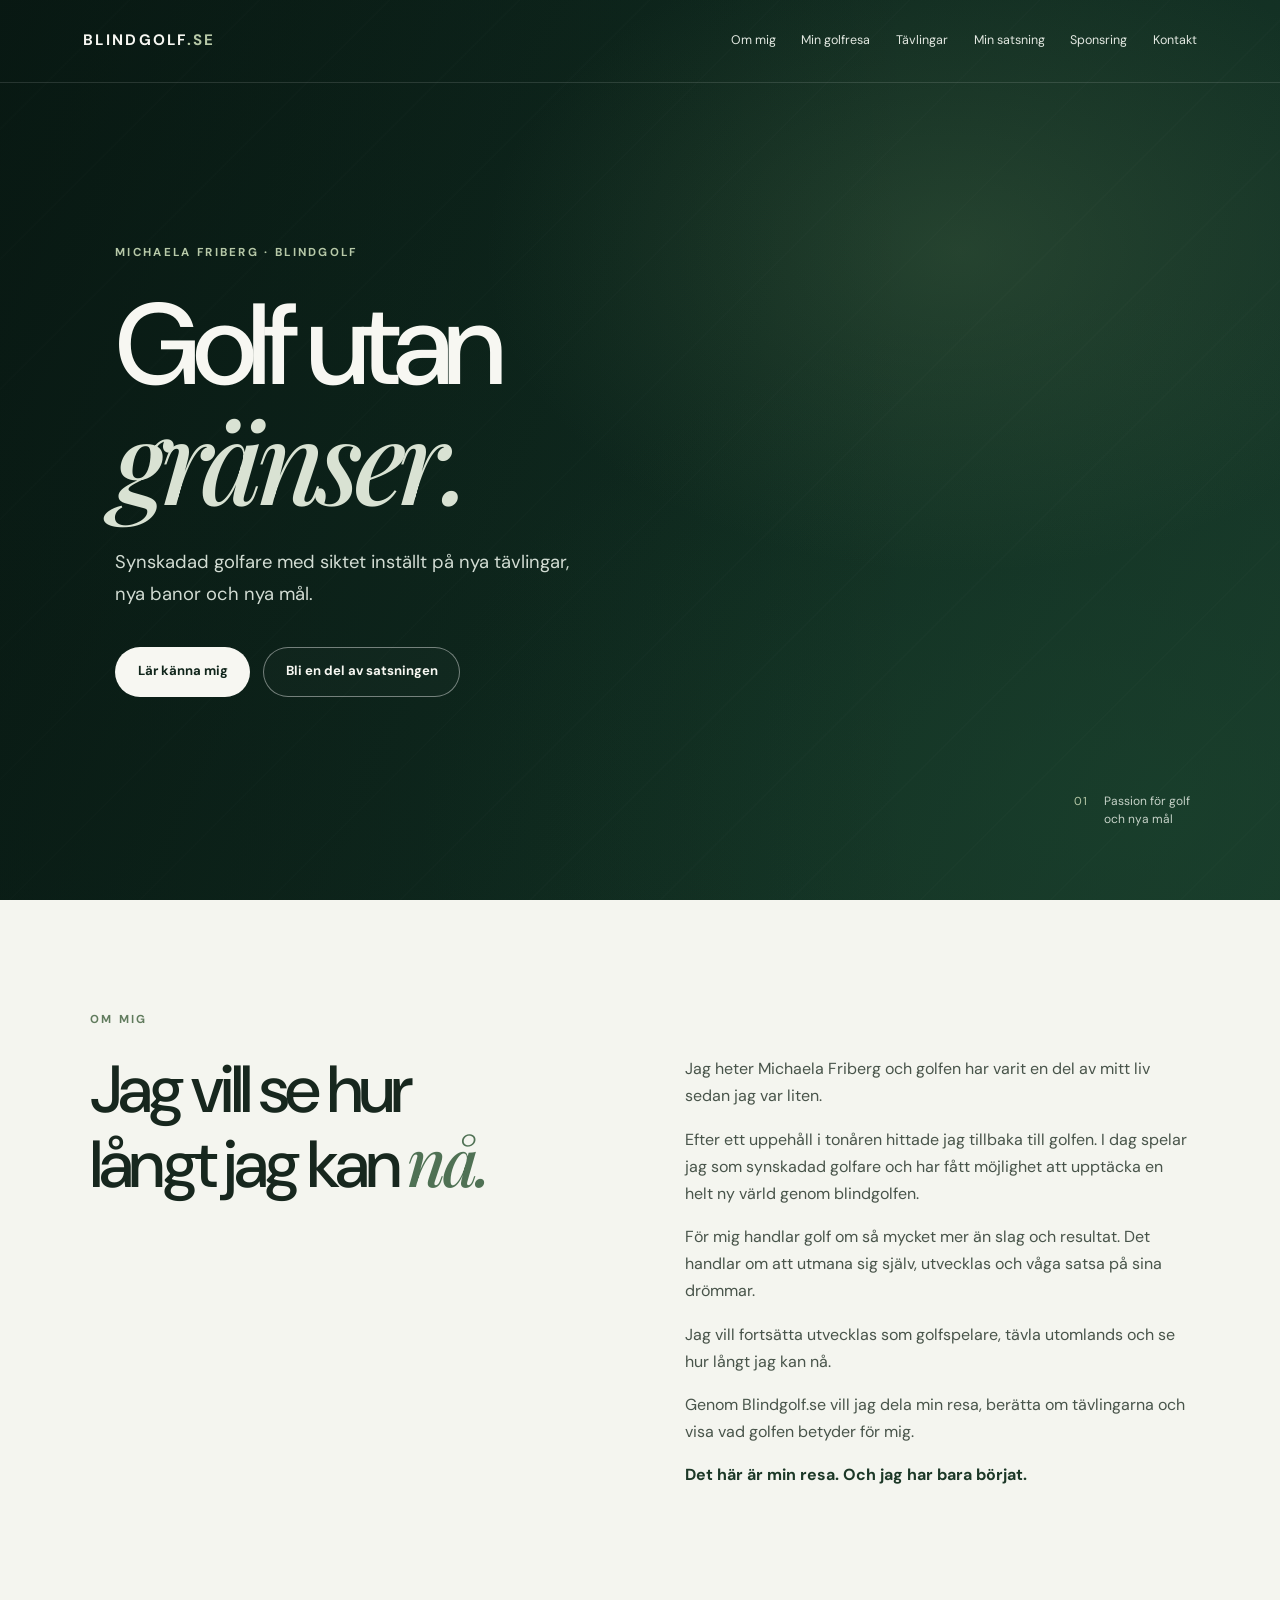
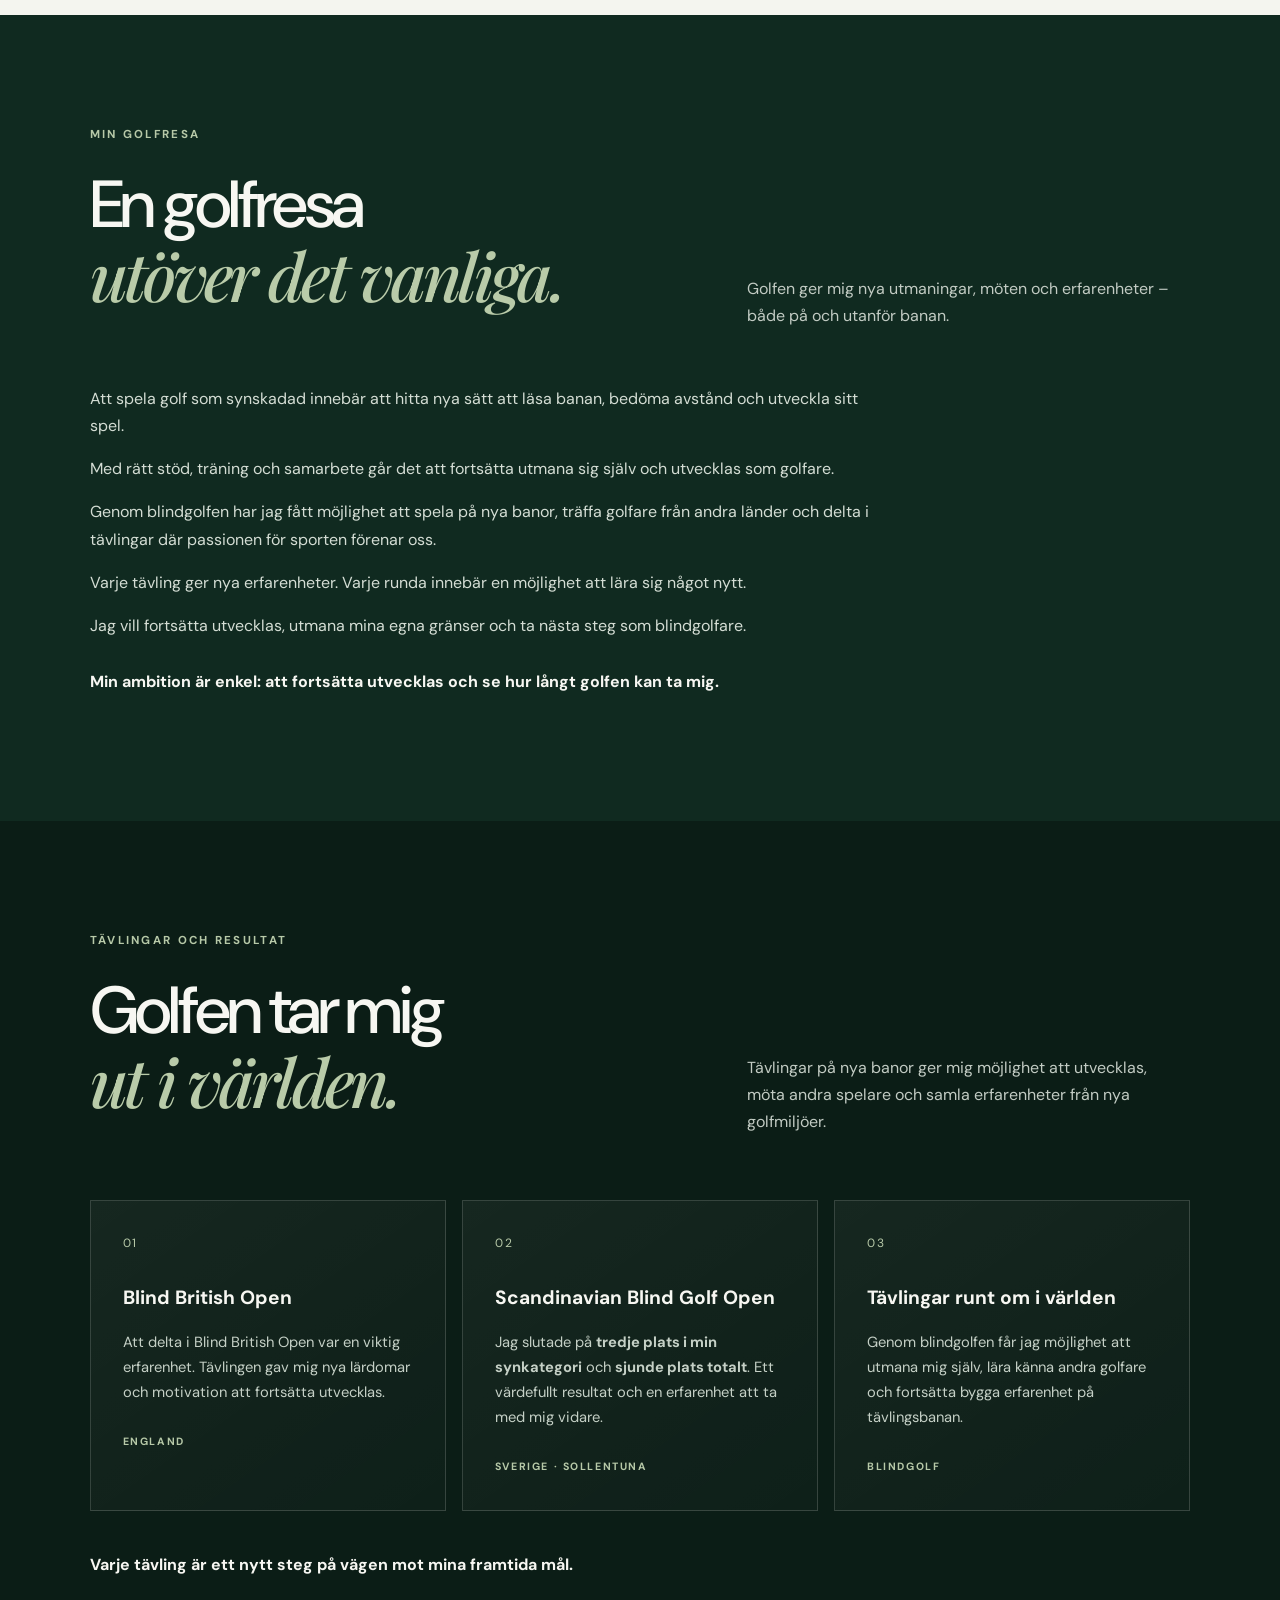
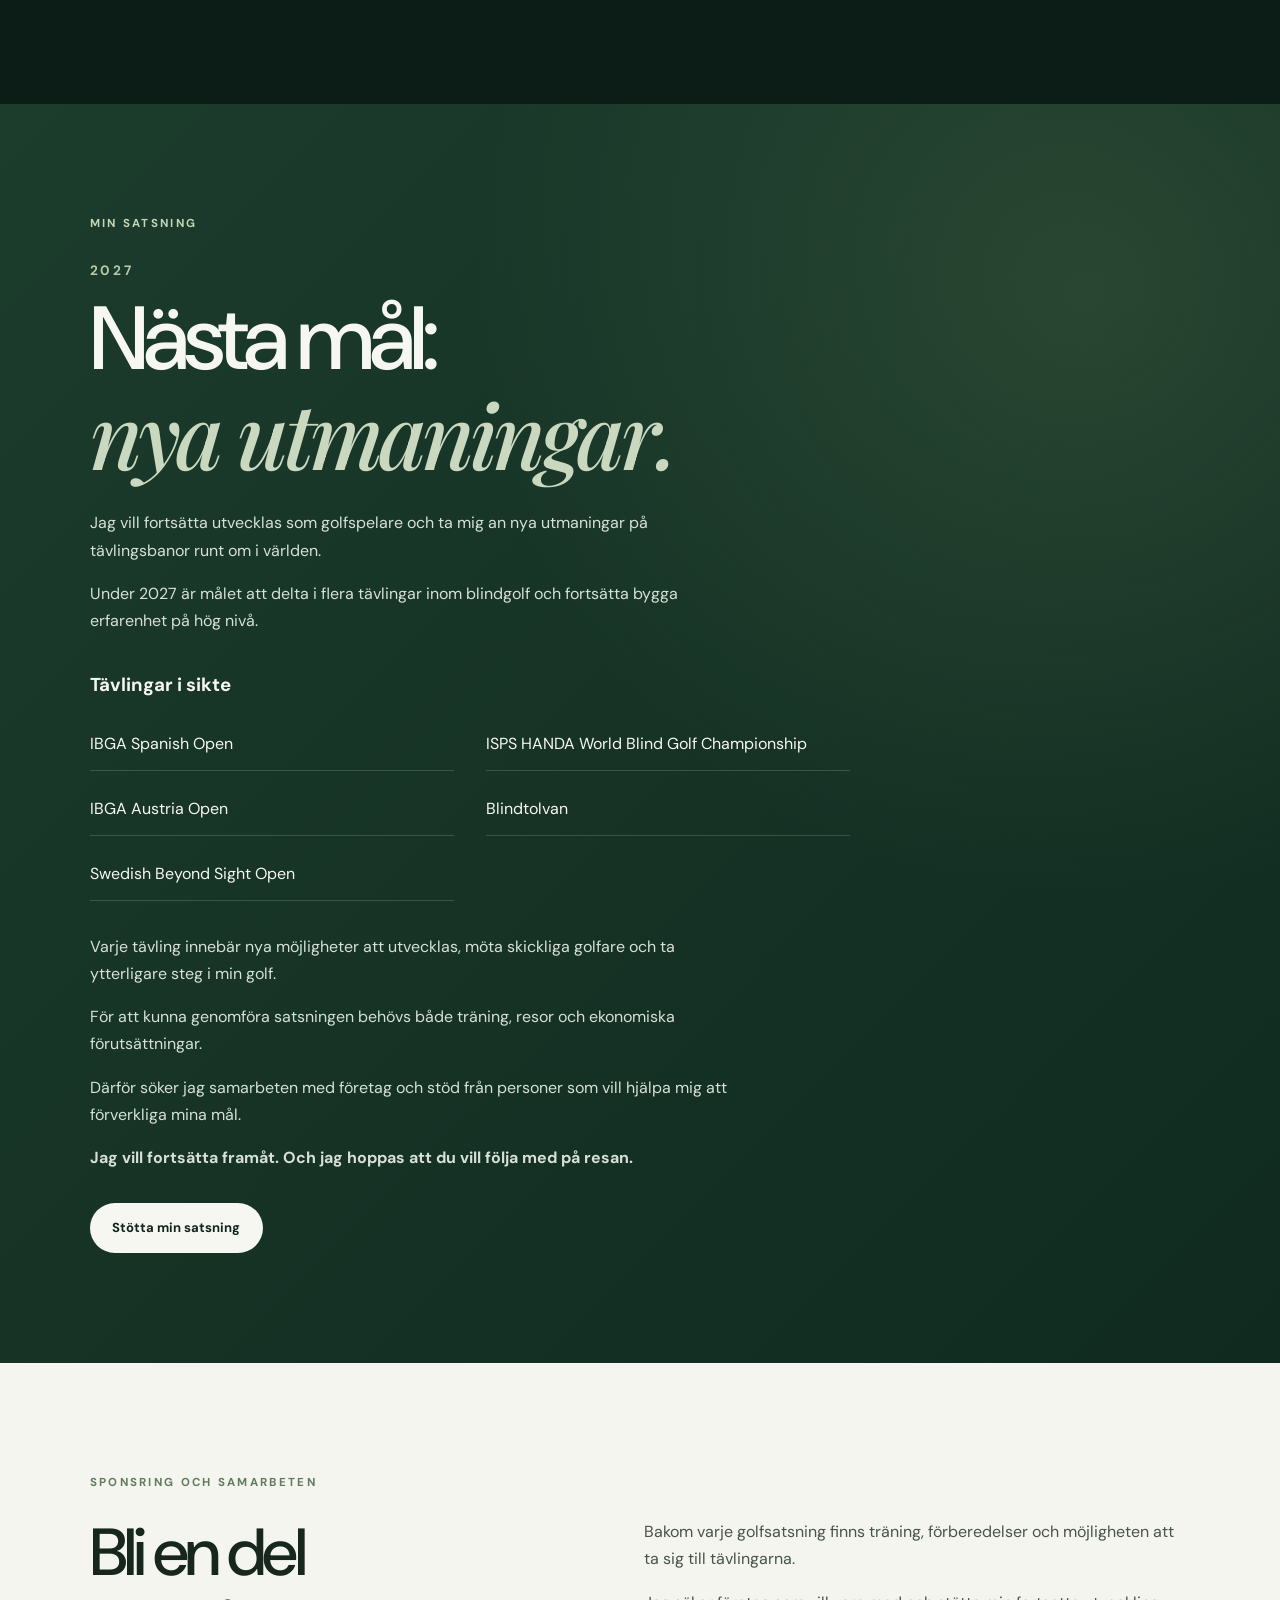
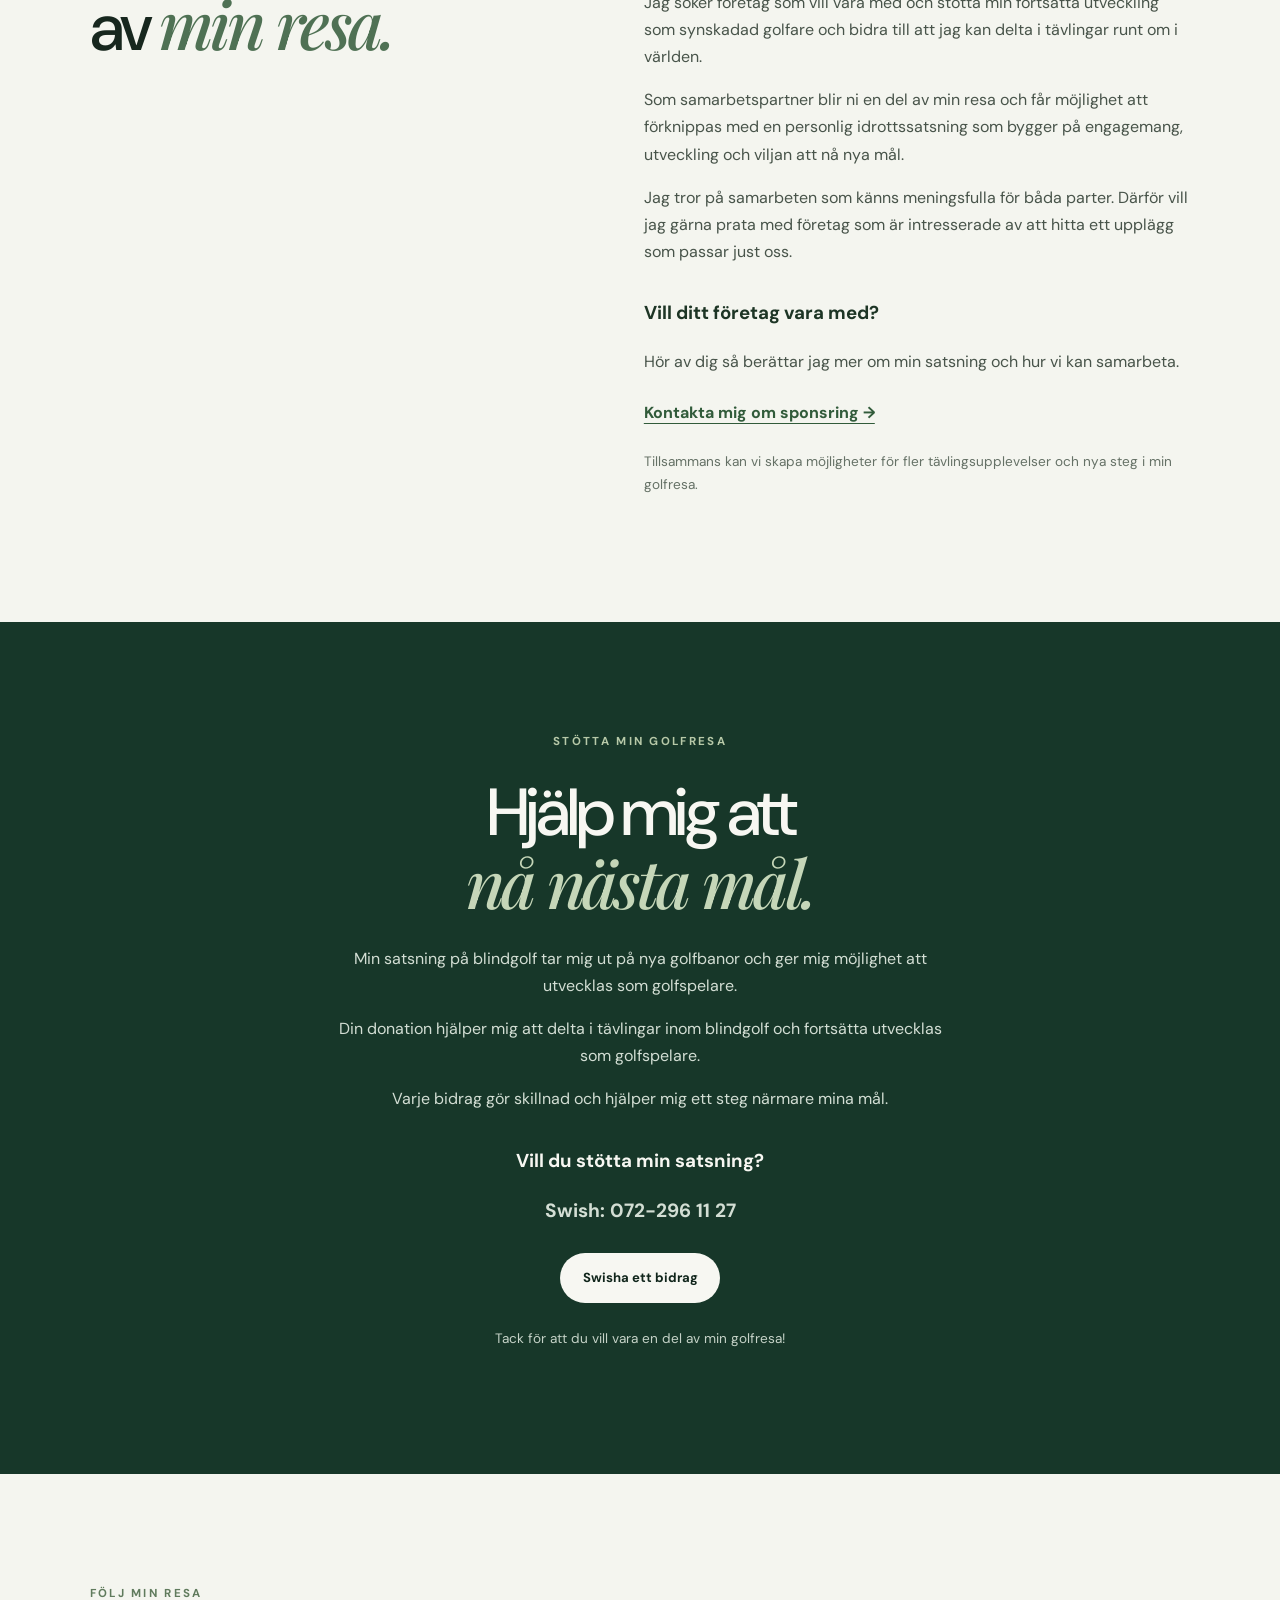
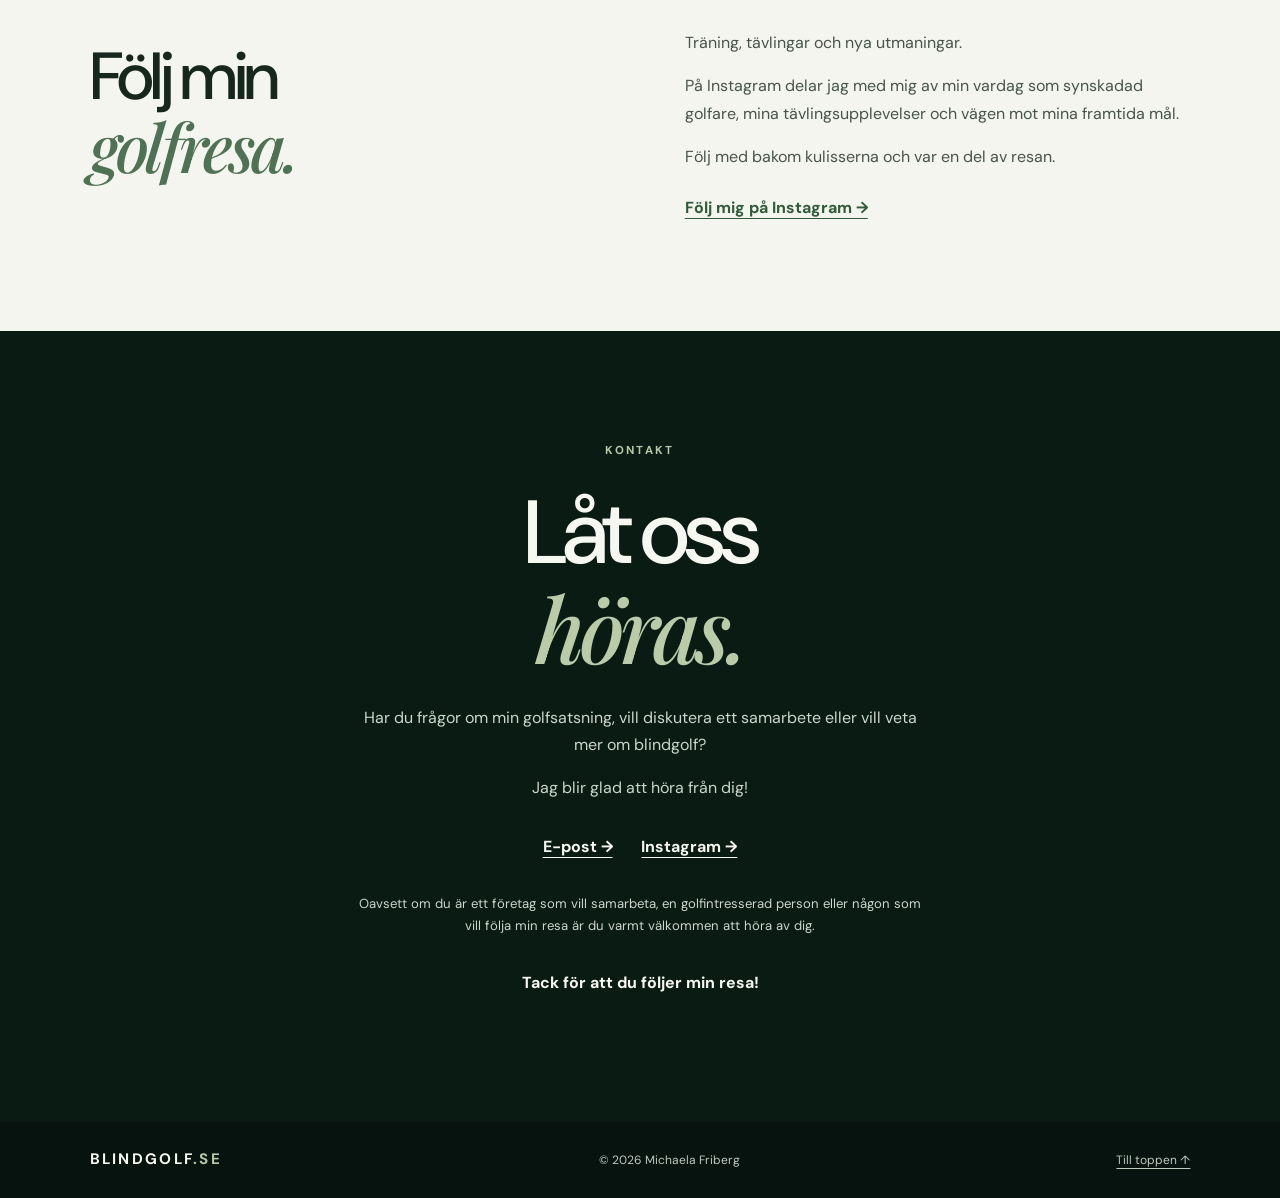
==== commit a4522b29: "Add files via upload" ====
--- a/index.html
+++ b/index.html
@@ -3,139 +3,162 @@
 <head>
   <meta charset="UTF-8">
   <meta name="viewport" content="width=device-width, initial-scale=1.0">
-  <meta name="description" content="Blindgolf.se – Michaela Friberg, svensk blindgolfare med internationella tävlingsmål.">
+  <meta name="description" content="Michaela Friberg – synskadad golfare. Följ min golfresa, tävlingar och satsning mot 2027.">
+  <meta name="theme-color" content="#102a20">
   <title>Blindgolf.se | Michaela Friberg</title>
   <link rel="stylesheet" href="style.css">
 </head>
 <body>
-
+  <a class="skip-link" href="#innehall">Hoppa till innehållet</a>
   <header class="site-header">
-    <a class="logo" href="#top">BLINDGOLF<span>.SE</span></a>
-    <nav>
+    <a class="logo" href="#top" aria-label="Blindgolf.se – till startsidan">BLINDGOLF<span>.SE</span></a>
+    <nav aria-label="Huvudmeny">
       <a href="#om-mig">Om mig</a>
-      <a href="#golf">Min golf</a>
-      <a href="#satsning">Satsningen</a>
+      <a href="#golfresa">Min golfresa</a>
+      <a href="#tavlingar">Tävlingar</a>
+      <a href="#satsning">Min satsning</a>
       <a href="#sponsring">Sponsring</a>
       <a href="#kontakt">Kontakt</a>
     </nav>
   </header>
 
-  <main id="top">
-
-    <section class="hero">
+  <main id="innehall">
+    <section class="hero" id="top" aria-labelledby="hero-title">
       <div class="hero-content">
         <p class="eyebrow">MICHAELA FRIBERG · BLINDGOLF</p>
-        <h1>Golf utan<br><em>gränser.</em></h1>
-        <p class="hero-text">
-          Internationell blindgolfare med siktet inställt på nya tävlingar,
-          nya banor och nya mål.
-        </p>
+        <h1 id="hero-title">Golf utan<br><em>gränser.</em></h1>
+        <p class="hero-text">Synskadad golfare med siktet inställt på nya tävlingar, nya banor och nya mål.</p>
         <div class="hero-buttons">
           <a class="button button-light" href="#om-mig">Lär känna mig</a>
           <a class="button button-outline" href="#sponsring">Bli en del av satsningen</a>
         </div>
       </div>
-      <div class="hero-note">
-        <span>01</span>
-        <p>Blindgolf<br>på internationell nivå</p>
-      </div>
+      <div class="hero-note"><span>01</span><p>Passion för golf<br>och nya mål</p></div>
     </section>
 
     <section class="intro section" id="om-mig">
       <div class="section-label">OM MIG</div>
       <div class="intro-grid">
-        <div>
-          <h2>Jag spelar golf<br>på <em>mitt sätt.</em></h2>
-        </div>
+        <div><h2>Jag vill se hur<br>långt jag kan <em>nå.</em></h2></div>
         <div class="intro-copy">
-          <p>
-            Jag heter Michaela Friberg och är svensk blindgolfare med en stark
-            passion för golf och tävling. För mig handlar golf om mycket mer än
-            resultat – det handlar om utveckling, gemenskap, mod och att hela
-            tiden våga sikta lite högre.
-          </p>
-          <p>
-            Jag tävlar både i Sverige och internationellt och arbetar målmedvetet
-            för att utvecklas som golfare och ta nästa steg i min satsning.
-          </p>
+          <p>Jag heter Michaela Friberg och golfen har varit en del av mitt liv sedan jag var liten.</p>
+          <p>Efter ett uppehåll i tonåren hittade jag tillbaka till golfen. I dag spelar jag som synskadad golfare och har fått möjlighet att upptäcka en helt ny värld genom blindgolfen.</p>
+          <p>För mig handlar golf om så mycket mer än slag och resultat. Det handlar om att utmana sig själv, utvecklas och våga satsa på sina drömmar.</p>
+          <p>Jag vill fortsätta utvecklas som golfspelare, tävla utomlands och se hur långt jag kan nå.</p>
+          <p>Genom Blindgolf.se vill jag dela min resa, berätta om tävlingarna och visa vad golfen betyder för mig.</p>
+          <p class="closing-line">Det här är min resa. Och jag har bara börjat.</p>
         </div>
       </div>
     </section>
 
-    <section class="golf section" id="golf">
-      <div class="section-label">MIN GOLF</div>
+    <section class="golf section" id="golfresa">
+      <div class="section-label">MIN GOLFRESA</div>
       <div class="section-heading">
-        <h2>Från Sverige till<br><em>världens golfbanor.</em></h2>
-        <p>
-          De senaste åren har golfen tagit mig till internationella tävlingar
-          och nya erfarenheter. Resan fortsätter.
-        </p>
+        <h2>En golfresa<br><em>utöver det vanliga.</em></h2>
+        <p>Golfen ger mig nya utmaningar, möten och erfarenheter – både på och utanför banan.</p>
       </div>
+      <div class="story-copy">
+        <p>Att spela golf som synskadad innebär att hitta nya sätt att läsa banan, bedöma avstånd och utveckla sitt spel.</p>
+        <p>Med rätt stöd, träning och samarbete går det att fortsätta utmana sig själv och utvecklas som golfare.</p>
+        <p>Genom blindgolfen har jag fått möjlighet att spela på nya banor, träffa golfare från andra länder och delta i tävlingar där passionen för sporten förenar oss.</p>
+        <p>Varje tävling ger nya erfarenheter. Varje runda innebär en möjlighet att lära sig något nytt.</p>
+        <p>Jag vill fortsätta utvecklas, utmana mina egna gränser och ta nästa steg som blindgolfare.</p>
+        <p class="closing-line">Min ambition är enkel: att fortsätta utvecklas och se hur långt golfen kan ta mig.</p>
+      </div>
+    </section>
 
+    <section class="tournaments section" id="tavlingar">
+      <div class="section-label">TÄVLINGAR OCH RESULTAT</div>
+      <div class="section-heading">
+        <h2>Golfen tar mig<br><em>ut i världen.</em></h2>
+        <p>Tävlingar på nya banor ger mig möjlighet att utvecklas, möta andra spelare och samla erfarenheter från nya golfmiljöer.</p>
+      </div>
       <div class="cards">
         <article class="card">
           <div class="card-number">01</div>
           <h3>Blind British Open</h3>
-          <p>
-            Internationellt tävlande i England. Jag slutade <strong>3:a totalt</strong>
-            i tävlingen.
-          </p>
+          <p>Att delta i Blind British Open var en viktig erfarenhet. Tävlingen gav mig nya lärdomar och motivation att fortsätta utvecklas.</p>
           <span class="card-tag">ENGLAND</span>
         </article>
-
         <article class="card">
           <div class="card-number">02</div>
-          <h3>IBGA · Spanien</h3>
-          <p>
-            Jag har även representerat Sverige i en IBGA-tävling i Spanien.
-            En viktig del av min internationella tävlingsresa.
-          </p>
-          <span class="card-tag">SPANIEN · IBGA</span>
+          <h3>Scandinavian Blind Golf Open</h3>
+          <p>Jag slutade på <strong>tredje plats i min synkategori</strong> och <strong>sjunde plats totalt</strong>. Ett värdefullt resultat och en erfarenhet att ta med mig vidare.</p>
+          <span class="card-tag">SVERIGE · SOLLENTUNA</span>
         </article>
-
         <article class="card">
           <div class="card-number">03</div>
-          <h3>Scandinavian Blind Golf Open</h3>
-          <p>
-            På hemmaplan blev det <strong>7:e plats totalt</strong> och
-            <strong>3:e plats i min synkategori</strong>.
-          </p>
-          <span class="card-tag">SVERIGE</span>
+          <h3>Tävlingar runt om i världen</h3>
+          <p>Genom blindgolfen får jag möjlighet att utmana mig själv, lära känna andra golfare och fortsätta bygga erfarenhet på tävlingsbanan.</p>
+          <span class="card-tag">BLINDGOLF</span>
         </article>
       </div>
+      <p class="closing-line tournament-end">Varje tävling är ett nytt steg på vägen mot mina framtida mål.</p>
     </section>
 
     <section class="goal section" id="satsning">
       <div class="goal-inner">
-        <div class="section-label light-label">NÄSTA MÅL</div>
+        <div class="section-label light-label">MIN SATSNING</div>
         <p class="goal-kicker">2027</p>
-        <h2>VM står<br><em>på tur.</em></h2>
-        <p class="goal-copy">
-          Nästa stora mål är att delta i VM. För att kunna ta mig dit fortsätter
-          jag att träna, tävla och utvecklas – både på hemmaplan och internationellt.
-        </p>
+        <h2>Nästa mål:<br><em>nya utmaningar.</em></h2>
+        <p class="goal-copy">Jag vill fortsätta utvecklas som golfspelare och ta mig an nya utmaningar på tävlingsbanor runt om i världen.</p>
+        <p>Under 2027 är målet att delta i flera tävlingar inom blindgolf och fortsätta bygga erfarenhet på hög nivå.</p>
+        <h3 class="list-heading">Tävlingar i sikte</h3>
+        <ul class="event-list">
+          <li>IBGA Spanish Open</li>
+          <li>ISPS HANDA World Blind Golf Championship</li>
+          <li>IBGA Austria Open</li>
+          <li>Blindtolvan</li>
+          <li>Swedish Beyond Sight Open</li>
+        </ul>
+        <p>Varje tävling innebär nya möjligheter att utvecklas, möta skickliga golfare och ta ytterligare steg i min golf.</p>
+        <p>För att kunna genomföra satsningen behövs både träning, resor och ekonomiska förutsättningar.</p>
+        <p>Därför söker jag samarbeten med företag och stöd från personer som vill hjälpa mig att förverkliga mina mål.</p>
+        <p class="closing-line">Jag vill fortsätta framåt. Och jag hoppas att du vill följa med på resan.</p>
         <a class="button button-light" href="#sponsring">Stötta min satsning</a>
       </div>
     </section>
 
     <section class="sponsor section" id="sponsring">
-      <div class="section-label">SPONSRING</div>
+      <div class="section-label">SPONSRING OCH SAMARBETEN</div>
       <div class="sponsor-grid">
+        <div><h2>Bli en del<br>av <em>min resa.</em></h2></div>
+        <div class="sponsor-copy">
+          <p>Bakom varje golfsatsning finns träning, förberedelser och möjligheten att ta sig till tävlingarna.</p>
+          <p>Jag söker företag som vill vara med och stötta min fortsatta utveckling som synskadad golfare och bidra till att jag kan delta i tävlingar runt om i världen.</p>
+          <p>Som samarbetspartner blir ni en del av min resa och får möjlighet att förknippas med en personlig idrottssatsning som bygger på engagemang, utveckling och viljan att nå nya mål.</p>
+          <p>Jag tror på samarbeten som känns meningsfulla för båda parter. Därför vill jag gärna prata med företag som är intresserade av att hitta ett upplägg som passar just oss.</p>
+          <h3>Vill ditt företag vara med?</h3>
+          <p>Hör av dig så berättar jag mer om min satsning och hur vi kan samarbeta.</p>
+          <a class="text-link" href="mailto:michaela@blindgolf.se">Kontakta mig om sponsring →</a>
+          <p class="small-note">Tillsammans kan vi skapa möjligheter för fler tävlingsupplevelser och nya steg i min golfresa.</p>
+        </div>
+      </div>
+    </section>
+
+    <section class="donate section" id="stod">
+      <div class="donate-inner">
+        <div class="section-label">STÖTTA MIN GOLFRESA</div>
+        <h2>Hjälp mig att<br><em>nå nästa mål.</em></h2>
+        <p>Min satsning på blindgolf tar mig ut på nya golfbanor och ger mig möjlighet att utvecklas som golfspelare.</p>
+        <p>Din donation hjälper mig att delta i tävlingar inom blindgolf och fortsätta utvecklas som golfspelare.</p>
+        <p>Varje bidrag gör skillnad och hjälper mig ett steg närmare mina mål.</p>
+        <h3>Vill du stötta min satsning?</h3>
+        <p class="swish-number">Swish: <a href="tel:+46722961127">072-296 11 27</a></p>
+        <a class="button button-light" href="https://app.swish.nu/1/p/sw/?sw=0722961127" target="_blank" rel="noopener">Swisha ett bidrag</a>
+        <p class="small-note">Tack för att du vill vara en del av min golfresa!</p>
+      </div>
+    </section>
+
+    <section class="instagram section" id="instagram">
+      <div class="section-label">FÖLJ MIN RESA</div>
+      <div class="instagram-grid">
+        <h2>Följ min<br><em>golfresa.</em></h2>
         <div>
-          <h2>Vill du vara med<br>på <em>resan?</em></h2>
-        </div>
-        <div class="sponsor-copy">
-          <p>
-            Internationell golf innebär resor, tävlingar, träning och många
-            kostnader. Därför söker jag företag och samarbetspartners som vill
-            vara en del av min fortsatta satsning.
-          </p>
-          <p>
-            Som sponsor får du möjlighet att synas tillsammans med en personlig
-            och målmedveten idrottssatsning och följa resan mot nya internationella
-            tävlingar.
-          </p>
-          <a class="text-link" href="#kontakt">Prata sponsring →</a>
+          <p>Träning, tävlingar och nya utmaningar.</p>
+          <p>På Instagram delar jag med mig av min vardag som synskadad golfare, mina tävlingsupplevelser och vägen mot mina framtida mål.</p>
+          <p>Följ med bakom kulisserna och var en del av resan.</p>
+          <a class="text-link" href="https://www.instagram.com/blindgolf.friberg/" target="_blank" rel="noopener">Följ mig på Instagram →</a>
         </div>
       </div>
     </section>
@@ -143,24 +166,23 @@
     <section class="contact section" id="kontakt">
       <div class="contact-inner">
         <div class="section-label">KONTAKT</div>
-        <h2>Häng med på<br><em>resan.</em></h2>
-        <p>
-          Vill du samarbeta, sponsra satsningen eller bara följa min golf?
-          Hör gärna av dig.
-        </p>
+        <h2>Låt oss<br><em>höras.</em></h2>
+        <p>Har du frågor om min golfsatsning, vill diskutera ett samarbete eller vill veta mer om blindgolf?</p>
+        <p>Jag blir glad att höra från dig!</p>
         <div class="contact-links">
-          <a href="mailto:din-email@exempel.se">E-post →</a>
-          <a href="#" aria-label="Instagram">Instagram →</a>
+          <a href="mailto:michaela@blindgolf.se">E-post →</a>
+          <a href="https://www.instagram.com/blindgolf.friberg/" target="_blank" rel="noopener">Instagram →</a>
         </div>
+        <p class="small-note">Oavsett om du är ett företag som vill samarbeta, en golfintresserad person eller någon som vill följa min resa är du varmt välkommen att höra av dig.</p>
+        <p class="closing-line">Tack för att du följer min resa!</p>
       </div>
     </section>
-
   </main>
 
   <footer>
-    <div class="footer-logo">BLINDGOLF<span>.SE</span></div>
+    <a class="footer-logo" href="#top">BLINDGOLF<span>.SE</span></a>
     <p>© 2026 Michaela Friberg</p>
+    <a href="#top" class="back-top">Till toppen ↑</a>
   </footer>
-
 </body>
 </html>
--- a/style.css
+++ b/style.css
@@ -1,349 +1,137 @@
 @import url('https://fonts.googleapis.com/css2?family=DM+Sans:wght@400;500;600;700&family=Playfair+Display:ital,wght@0,500;0,600;1,500;1,600&display=swap');
 
 :root {
-  --dark: #122019;
-  --dark-2: #1b2d24;
-  --cream: #f4f1e9;
-  --white: #ffffff;
-  --muted: #69736d;
-  --line: rgba(18, 32, 25, 0.14);
-  --accent: #b8c8a0;
+  --green: #102a20;
+  --green-deep: #091b15;
+  --green-soft: #1b3b2d;
+  --white: #f7f7f2;
+  --muted: #c2cbc3;
+  --accent: #b7c9a8;
+  --line: rgba(247,247,242,.16);
+  --content: 1160px;
 }
+* { box-sizing: border-box; }
+html { scroll-behavior: smooth; scroll-padding-top: 90px; }
+body { margin: 0; background: var(--green-deep); color: var(--white); font-family: 'DM Sans', Arial, sans-serif; line-height: 1.7; }
+a { color: inherit; }
+.skip-link { position: absolute; top: -100px; left: 1rem; z-index: 100; padding: .8rem 1rem; background: var(--white); color: var(--green-deep); }
+.skip-link:focus { top: 1rem; }
+.site-header { position: absolute; z-index: 10; top: 0; left: 0; width: 100%; display: flex; align-items: center; justify-content: space-between; gap: 2rem; padding: 28px 6.5%; border-bottom: 1px solid rgba(255,255,255,.12); }
+.logo, .footer-logo { text-decoration: none; font-size: .95rem; font-weight: 700; letter-spacing: .15em; white-space: nowrap; }
+.logo span, .footer-logo span { color: var(--accent); }
+nav { display: flex; align-items: center; gap: clamp(.8rem, 2vw, 1.7rem); }
+nav a { text-decoration: none; font-size: .78rem; color: #e2e8e1; transition: color .2s; }
+nav a:hover, nav a:focus-visible { color: var(--accent); }
+.hero { min-height: 740px; min-height: 100svh; position: relative; display: flex; align-items: center; overflow: hidden; padding: 150px 9% 110px; background: radial-gradient(ellipse at 75% 28%, rgba(89,123,83,.28), transparent 35%), radial-gradient(ellipse at 90% 90%, rgba(29,72,48,.45), transparent 45%), linear-gradient(115deg, #0a1b15 0%, #102b20 54%, #173829 100%); }
+.hero::before { content: ""; position: absolute; inset: 0; background: linear-gradient(90deg, rgba(5,19,14,.35), transparent 72%), repeating-linear-gradient(135deg, transparent 0 90px, rgba(255,255,255,.012) 91px 92px); pointer-events: none; }
+.hero-content { position: relative; z-index: 1; max-width: 720px; }
+.eyebrow, .section-label { margin: 0 0 1.6rem; color: var(--accent); font-size: .72rem; font-weight: 700; letter-spacing: .2em; text-transform: uppercase; }
+h1, h2, h3, p { margin-top: 0; }
+h1 { margin-bottom: 1.5rem; font-size: clamp(4rem, 9vw, 7.6rem); line-height: .98; letter-spacing: -.065em; font-weight: 500; }
+h1 em, h2 em { font-family: 'Playfair Display', Georgia, serif; font-weight: 500; }
+h1 em { color: #d9e2d3; }
+.hero-text { max-width: 470px; margin-bottom: 2.3rem; color: #d2dcd3; font-size: clamp(1rem, 1.6vw, 1.15rem); }
+.hero-buttons { display: flex; flex-wrap: wrap; gap: .8rem; }
+.button { display: inline-flex; justify-content: center; align-items: center; min-height: 48px; padding: .8rem 1.35rem; border: 1px solid transparent; border-radius: 999px; text-decoration: none; font-size: .82rem; font-weight: 700; transition: transform .2s, background .2s; }
+.button:hover { transform: translateY(-2px); }
+.button-light { background: var(--white); color: #10251b; }
+.button-light:hover { background: #dce6d7; }
+.button-outline { border-color: rgba(255,255,255,.42); color: var(--white); background: rgba(255,255,255,.02); }
+.button-outline:hover { background: rgba(255,255,255,.1); }
+.hero-note { position: absolute; right: 7%; bottom: 8%; display: flex; align-items: flex-start; gap: 1rem; color: #c6d2c8; }
+.hero-note span { color: var(--accent); font-size: .72rem; letter-spacing: .12em; }
+.hero-note p { margin: 0; font-size: .75rem; line-height: 1.5; }
+.section { padding: 110px max(7%, calc((100% - var(--content))/2)); }
+.intro { background: #f4f5ef; color: #17271e; }
+.intro .section-label, .sponsor .section-label, .instagram .section-label { color: #607b5d; }
+.intro-grid, .sponsor-grid, .instagram-grid { display: grid; grid-template-columns: 1fr 1fr; gap: clamp(2rem, 7vw, 7rem); align-items: start; }
+h2 { margin-bottom: 1.4rem; font-size: clamp(2.6rem, 5.2vw, 4.6rem); line-height: 1.05; letter-spacing: -.055em; font-weight: 500; }
+.intro h2 em, .sponsor h2 em, .instagram h2 em { color: #4f7154; }
+.intro-copy { max-width: 570px; color: #48544a; }
+.intro-copy p, .story-copy p, .sponsor-copy p { margin-bottom: 1rem; }
+.closing-line { font-weight: 700; color: inherit; }
+.intro .closing-line { color: #1c3827; }
+.golf { background: #102a20; }
+.section-heading { display: grid; grid-template-columns: 1.1fr .8fr; gap: 3rem; align-items: end; margin-bottom: 3rem; }
+.section-heading p { max-width: 440px; margin-bottom: .5rem; color: var(--muted); }
+.golf h2 em, .tournaments h2 em { color: #b9cba9; }
+.story-copy { max-width: 780px; color: #d4ddd4; }
+.story-copy .closing-line { margin-top: 1.8rem; color: var(--white); }
+.tournaments { background: #0b1d16; }
+.tournaments .section-heading { margin-bottom: 3.5rem; }
+.cards { display: grid; grid-template-columns: repeat(3, 1fr); gap: 1rem; }
+.card { min-height: 285px; padding: 2rem; border: 1px solid var(--line); background: linear-gradient(145deg, rgba(255,255,255,.045), rgba(255,255,255,.012)); }
+.card-number { margin-bottom: 2rem; color: var(--accent); font-size: .75rem; letter-spacing: .15em; }
+.card h3 { font-size: 1.2rem; line-height: 1.35; }
+.card p { color: #c5d0c6; font-size: .92rem; }
+.card-tag { display: inline-block; margin-top: .8rem; color: var(--accent); font-size: .66rem; font-weight: 700; letter-spacing: .15em; }
+.tournament-end { margin-top: 2.5rem; }
+.goal { background: radial-gradient(ellipse at 85% 15%, rgba(127,158,105,.18), transparent 40%), linear-gradient(135deg, #1c3c2c, #102a20); }
+.goal-inner { max-width: 760px; }
+.light-label { color: #c5d5b7; }
+.goal-kicker { margin-bottom: .6rem; color: var(--accent); font-size: .85rem; font-weight: 700; letter-spacing: .2em; }
+.goal h2 { font-size: clamp(3.4rem, 7vw, 6rem); }
+.goal h2 em { color: #c9d8bf; }
+.goal-copy, .goal-inner > p:not(.goal-kicker) { max-width: 650px; color: #d7e0d7; }
+.list-heading { margin: 2.2rem 0 1rem; }
+.event-list { display: grid; grid-template-columns: 1fr 1fr; gap: .7rem 2rem; margin: 0 0 2rem; padding: 0; list-style: none; }
+.event-list li { padding: .8rem 0; border-bottom: 1px solid var(--line); }
+.goal .button { margin-top: 1rem; }
+.sponsor { background: #f4f5ef; color: #17271e; }
+.sponsor-grid { grid-template-columns: .85fr 1fr; }
+.sponsor-copy { max-width: 590px; color: #48544a; }
+.sponsor-copy h3 { margin-top: 2rem; color: #1d3525; }
+.text-link { display: inline-block; margin-top: .5rem; color: #315b3a; font-weight: 700; text-decoration-thickness: 1px; text-underline-offset: 5px; }
+.small-note { margin-top: 1.5rem; color: #657166; font-size: .85rem; }
+.donate { background: #173729; }
+.donate-inner { max-width: 700px; margin: 0 auto; text-align: center; }
+.donate h2 em { color: #c5d6b8; }
+.donate-inner > p { max-width: 620px; margin-left: auto; margin-right: auto; color: #d3ded4; }
+.donate h3 { margin-top: 2rem; }
+.swish-number { font-size: 1.2rem; font-weight: 700; }
+.swish-number a { text-decoration: none; text-underline-offset: 4px; }
+.donate .button { margin-top: .4rem; }
+.donate .small-note { color: #c5d2c7; }
+.instagram { background: #f4f5ef; color: #17271e; }
+.instagram-grid { align-items: center; }
+.instagram-grid > div { color: #48544a; }
+.contact { background: #0a1b14; text-align: center; }
+.contact-inner { max-width: 720px; margin: 0 auto; }
+.contact h2 { font-size: clamp(3.4rem, 7vw, 6rem); }
+.contact h2 em { color: #b9cba9; }
+.contact-inner > p { max-width: 570px; margin-left: auto; margin-right: auto; color: #cbd6cc; }
+.contact-links { display: flex; justify-content: center; flex-wrap: wrap; gap: 1.8rem; margin: 2rem 0; }
+.contact-links a { color: var(--white); font-weight: 700; text-underline-offset: 5px; }
+.contact .small-note { font-size: .82rem; }
+.contact .closing-line { margin-top: 2rem; color: var(--white); }
+footer { display: flex; justify-content: space-between; align-items: center; gap: 1rem; padding: 25px 7%; background: #07130e; color: #bfc9c0; font-size: .75rem; }
+footer p { margin: 0; }
+.footer-logo { color: var(--white); }
+.back-top { text-underline-offset: 4px; }
+:focus-visible { outline: 3px solid #d0e4b9; outline-offset: 4px; }
 
-* { box-sizing: border-box; }
-
-html { scroll-behavior: smooth; }
-
-body {
-  margin: 0;
-  background: var(--cream);
-  color: var(--dark);
-  font-family: "DM Sans", sans-serif;
-  line-height: 1.6;
+@media (max-width: 900px) {
+  .site-header { padding: 22px 5%; align-items: flex-start; }
+  nav { justify-content: flex-end; flex-wrap: wrap; gap: .55rem 1rem; }
+  nav a { font-size: .72rem; }
+  .hero { padding-left: 7%; padding-right: 7%; }
+  .section { padding: 85px 7%; }
+  .section-heading { grid-template-columns: 1fr; gap: .5rem; }
 }
-
-a { color: inherit; text-decoration: none; }
-
-.site-header {
-  position: absolute;
-  z-index: 10;
-  top: 0;
-  left: 0;
-  width: 100%;
-  display: flex;
-  align-items: center;
-  justify-content: space-between;
-  padding: 28px 5vw;
-  color: var(--white);
+@media (max-width: 640px) {
+  .site-header { position: relative; display: block; background: #0a1b14; padding: 18px 6%; }
+  nav { justify-content: flex-start; margin-top: 1rem; gap: .6rem 1rem; }
+  .hero { min-height: 690px; min-height: 88svh; padding: 90px 7% 100px; }
+  h1 { font-size: clamp(3.6rem, 17vw, 5.6rem); }
+  .hero-note { right: 7%; bottom: 4%; }
+  .section { padding: 72px 7%; }
+  .intro-grid, .sponsor-grid, .instagram-grid { grid-template-columns: 1fr; gap: 1.5rem; }
+  .cards { grid-template-columns: 1fr; }
+  .card { min-height: auto; }
+  .event-list { grid-template-columns: 1fr; }
+  footer { align-items: flex-start; flex-direction: column; padding: 24px 7%; }
 }
-
-.logo, .footer-logo {
-  font-weight: 700;
-  letter-spacing: .08em;
-  font-size: 15px;
+@media (prefers-reduced-motion: reduce) {
+  html { scroll-behavior: auto; }
+  *, *::before, *::after { transition-duration: .01ms !important; animation-duration: .01ms !important; }
 }
-
-.logo span, .footer-logo span { opacity: .55; }
-
-nav {
-  display: flex;
-  gap: 28px;
-  font-size: 13px;
-  font-weight: 600;
-}
-
-nav a { opacity: .88; transition: opacity .2s; }
-nav a:hover { opacity: 1; }
-
-.hero {
-  min-height: 100vh;
-  position: relative;
-  display: flex;
-  align-items: center;
-  padding: 140px 10vw 100px;
-  color: var(--white);
-  background:
-    linear-gradient(90deg, rgba(10,22,16,.94) 0%, rgba(10,22,16,.73) 46%, rgba(10,22,16,.34) 100%),
-    linear-gradient(135deg, #23382d, #0f1b15);
-  overflow: hidden;
-}
-
-/* Replace the background above with your own golf photo later:
-   background:
-   linear-gradient(90deg, rgba(10,22,16,.88), rgba(10,22,16,.25)),
-   url("images/hero.jpg") center/cover;
-*/
-
-.hero::after {
-  content: "";
-  position: absolute;
-  right: -8vw;
-  bottom: -14vw;
-  width: 48vw;
-  height: 48vw;
-  border: 1px solid rgba(255,255,255,.14);
-  border-radius: 50%;
-}
-
-.hero-content { max-width: 760px; position: relative; z-index: 2; }
-
-.eyebrow, .section-label {
-  font-size: 11px;
-  letter-spacing: .18em;
-  font-weight: 700;
-  margin-bottom: 24px;
-}
-
-.hero h1, h2 {
-  font-size: clamp(56px, 8vw, 112px);
-  line-height: .93;
-  letter-spacing: -.055em;
-  margin: 0;
-  font-weight: 600;
-}
-
-h2 { font-size: clamp(46px, 6vw, 82px); }
-
-em {
-  font-family: "Playfair Display", serif;
-  font-weight: 500;
-}
-
-.hero-text {
-  max-width: 530px;
-  font-size: 19px;
-  line-height: 1.55;
-  margin: 34px 0;
-  opacity: .88;
-}
-
-.hero-buttons {
-  display: flex;
-  gap: 12px;
-  flex-wrap: wrap;
-}
-
-.button {
-  display: inline-block;
-  padding: 14px 21px;
-  border-radius: 100px;
-  font-size: 13px;
-  font-weight: 700;
-  transition: transform .2s, background .2s;
-}
-
-.button:hover { transform: translateY(-2px); }
-
-.button-light {
-  background: var(--white);
-  color: var(--dark);
-}
-
-.button-outline {
-  border: 1px solid rgba(255,255,255,.55);
-}
-
-.hero-note {
-  position: absolute;
-  right: 5vw;
-  bottom: 45px;
-  display: flex;
-  gap: 15px;
-  align-items: center;
-  font-size: 11px;
-  letter-spacing: .08em;
-  text-transform: uppercase;
-  z-index: 2;
-}
-
-.hero-note span { opacity: .45; }
-.hero-note p { margin: 0; }
-
-.section { padding: 120px 10vw; }
-
-.section-label {
-  color: var(--muted);
-  border-bottom: 1px solid var(--line);
-  padding-bottom: 18px;
-}
-
-.intro-grid, .sponsor-grid {
-  display: grid;
-  grid-template-columns: 1.05fr .95fr;
-  gap: 9vw;
-  align-items: start;
-}
-
-.intro-copy, .sponsor-copy {
-  max-width: 580px;
-  font-size: 18px;
-  color: #47534c;
-}
-
-.intro-copy p { margin-top: 0; margin-bottom: 24px; }
-
-.golf { background: #e9e7dd; }
-
-.section-heading {
-  display: grid;
-  grid-template-columns: 1.2fr .8fr;
-  gap: 8vw;
-  align-items: end;
-  margin-bottom: 65px;
-}
-
-.section-heading p {
-  color: var(--muted);
-  font-size: 17px;
-  max-width: 430px;
-}
-
-.cards {
-  display: grid;
-  grid-template-columns: repeat(3, 1fr);
-  gap: 18px;
-}
-
-.card {
-  min-height: 330px;
-  padding: 30px;
-  background: var(--cream);
-  border: 1px solid var(--line);
-  display: flex;
-  flex-direction: column;
-}
-
-.card-number {
-  color: var(--muted);
-  font-size: 12px;
-  margin-bottom: 50px;
-}
-
-.card h3 {
-  font-size: 25px;
-  line-height: 1.1;
-  margin: 0 0 18px;
-}
-
-.card p {
-  color: var(--muted);
-  font-size: 15px;
-  margin: 0;
-}
-
-.card-tag {
-  margin-top: auto;
-  padding-top: 25px;
-  font-size: 10px;
-  letter-spacing: .16em;
-  font-weight: 700;
-}
-
-.goal {
-  background: var(--dark);
-  color: var(--white);
-  text-align: center;
-  padding: 150px 10vw;
-}
-
-.goal-inner { max-width: 800px; margin: auto; }
-
-.light-label { color: rgba(255,255,255,.48); border-color: rgba(255,255,255,.15); }
-
-.goal-kicker {
-  font-size: 12px;
-  letter-spacing: .2em;
-  font-weight: 700;
-  margin: 40px 0 20px;
-}
-
-.goal h2 { margin-bottom: 30px; }
-
-.goal-copy {
-  max-width: 550px;
-  margin: 0 auto 35px;
-  font-size: 17px;
-  color: rgba(255,255,255,.7);
-}
-
-.sponsor { background: var(--cream); }
-
-.sponsor-copy p { margin-top: 0; margin-bottom: 25px; }
-
-.text-link {
-  display: inline-block;
-  font-weight: 700;
-  border-bottom: 1px solid var(--dark);
-  padding-bottom: 5px;
-}
-
-.contact {
-  background: #dfe6d7;
-  text-align: center;
-}
-
-.contact-inner { max-width: 850px; margin: auto; }
-
-.contact .section-label {
-  text-align: left;
-}
-
-.contact p {
-  max-width: 480px;
-  margin: 30px auto;
-  color: #526056;
-  font-size: 17px;
-}
-
-.contact-links {
-  display: flex;
-  justify-content: center;
-  gap: 35px;
-  font-weight: 700;
-}
-
-footer {
-  padding: 28px 5vw;
-  display: flex;
-  justify-content: space-between;
-  background: var(--dark);
-  color: var(--white);
-}
-
-footer p {
-  margin: 0;
-  font-size: 11px;
-  opacity: .55;
-}
-
-@media (max-width: 800px) {
-  .site-header { padding: 22px 6vw; }
-  nav { display: none; }
-
-  .hero {
-    padding: 130px 7vw 90px;
-    min-height: 92vh;
-  }
-
-  .hero h1 { font-size: clamp(58px, 17vw, 90px); }
-  .hero-text { font-size: 17px; }
-
-  .section { padding: 80px 7vw; }
-
-  .intro-grid, .sponsor-grid, .section-heading {
-    grid-template-columns: 1fr;
-    gap: 35px;
-  }
-
-  .cards { grid-template-columns: 1fr; }
-
-  .card { min-height: 270px; }
-
-  .goal { padding: 100px 7vw; }
-
-  footer {
-    padding: 25px 7vw;
-    flex-direction: column;
-    gap: 8px;
-  }
-}
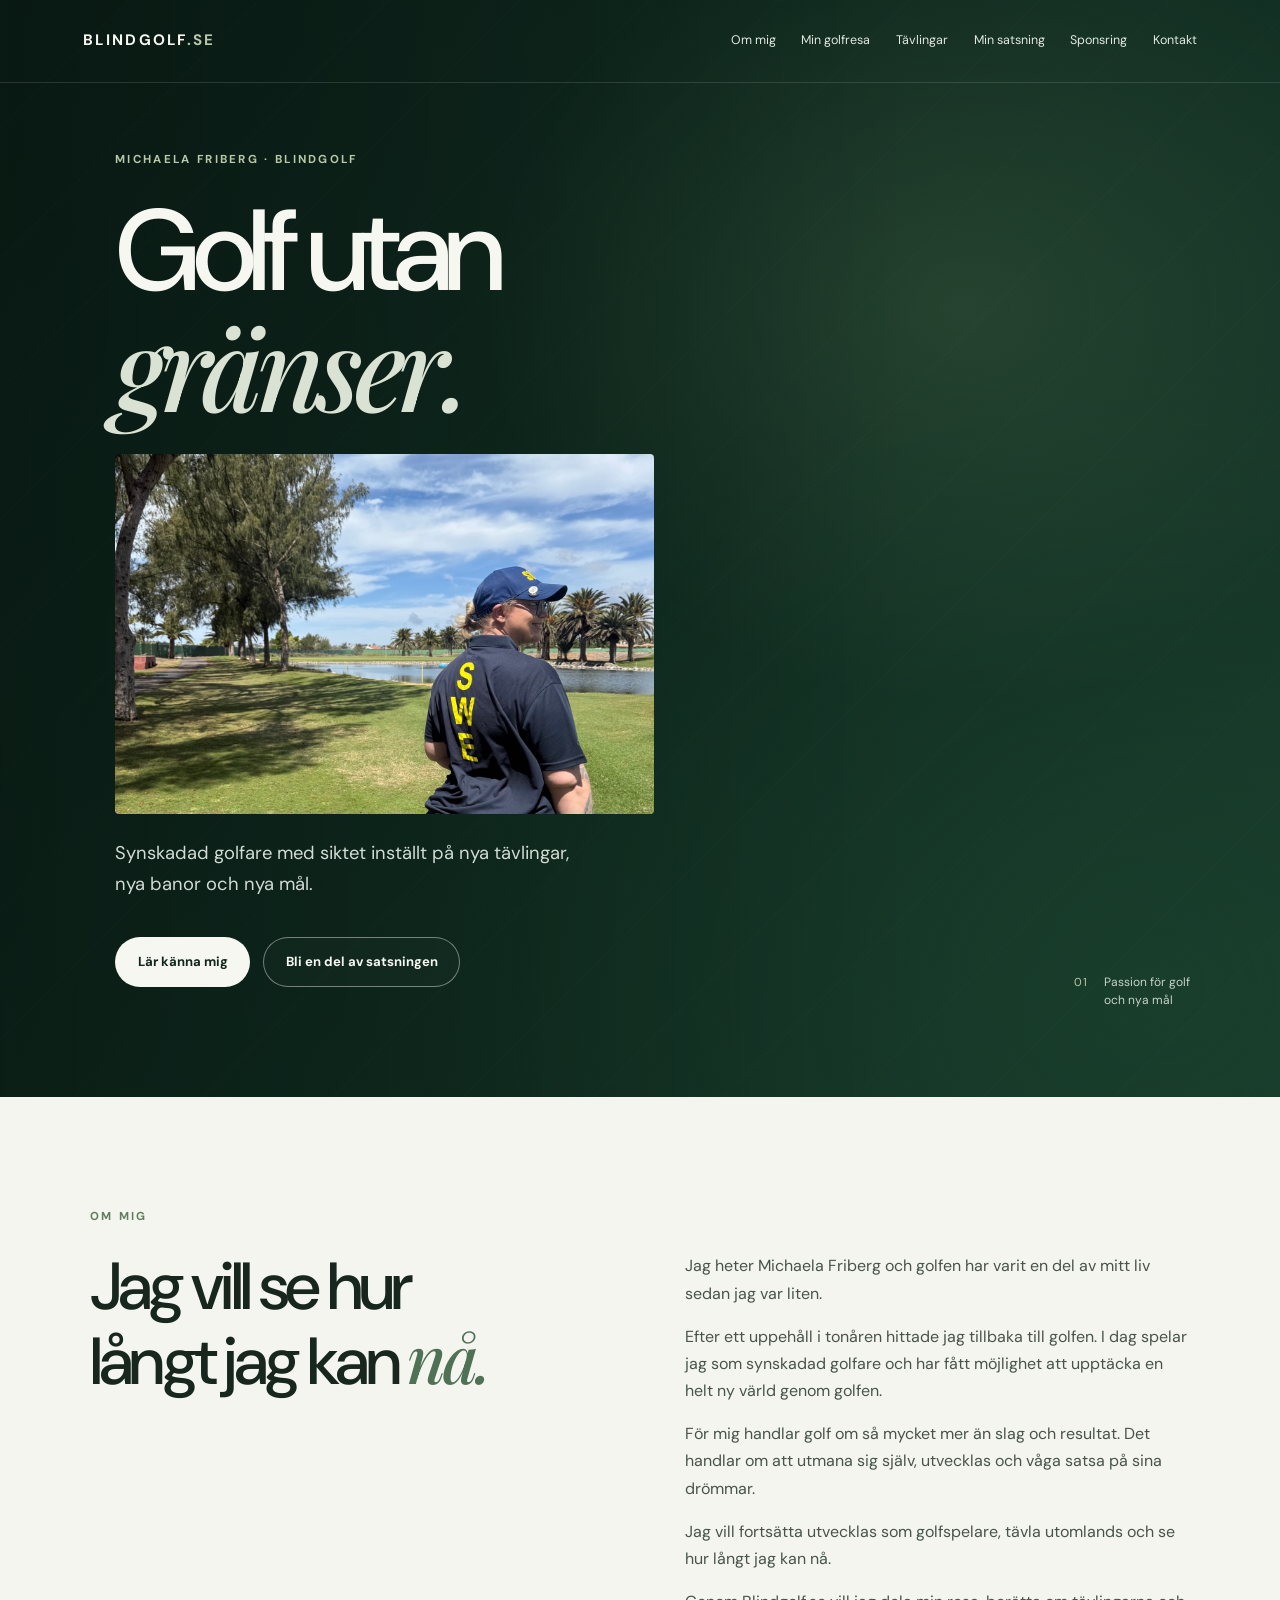
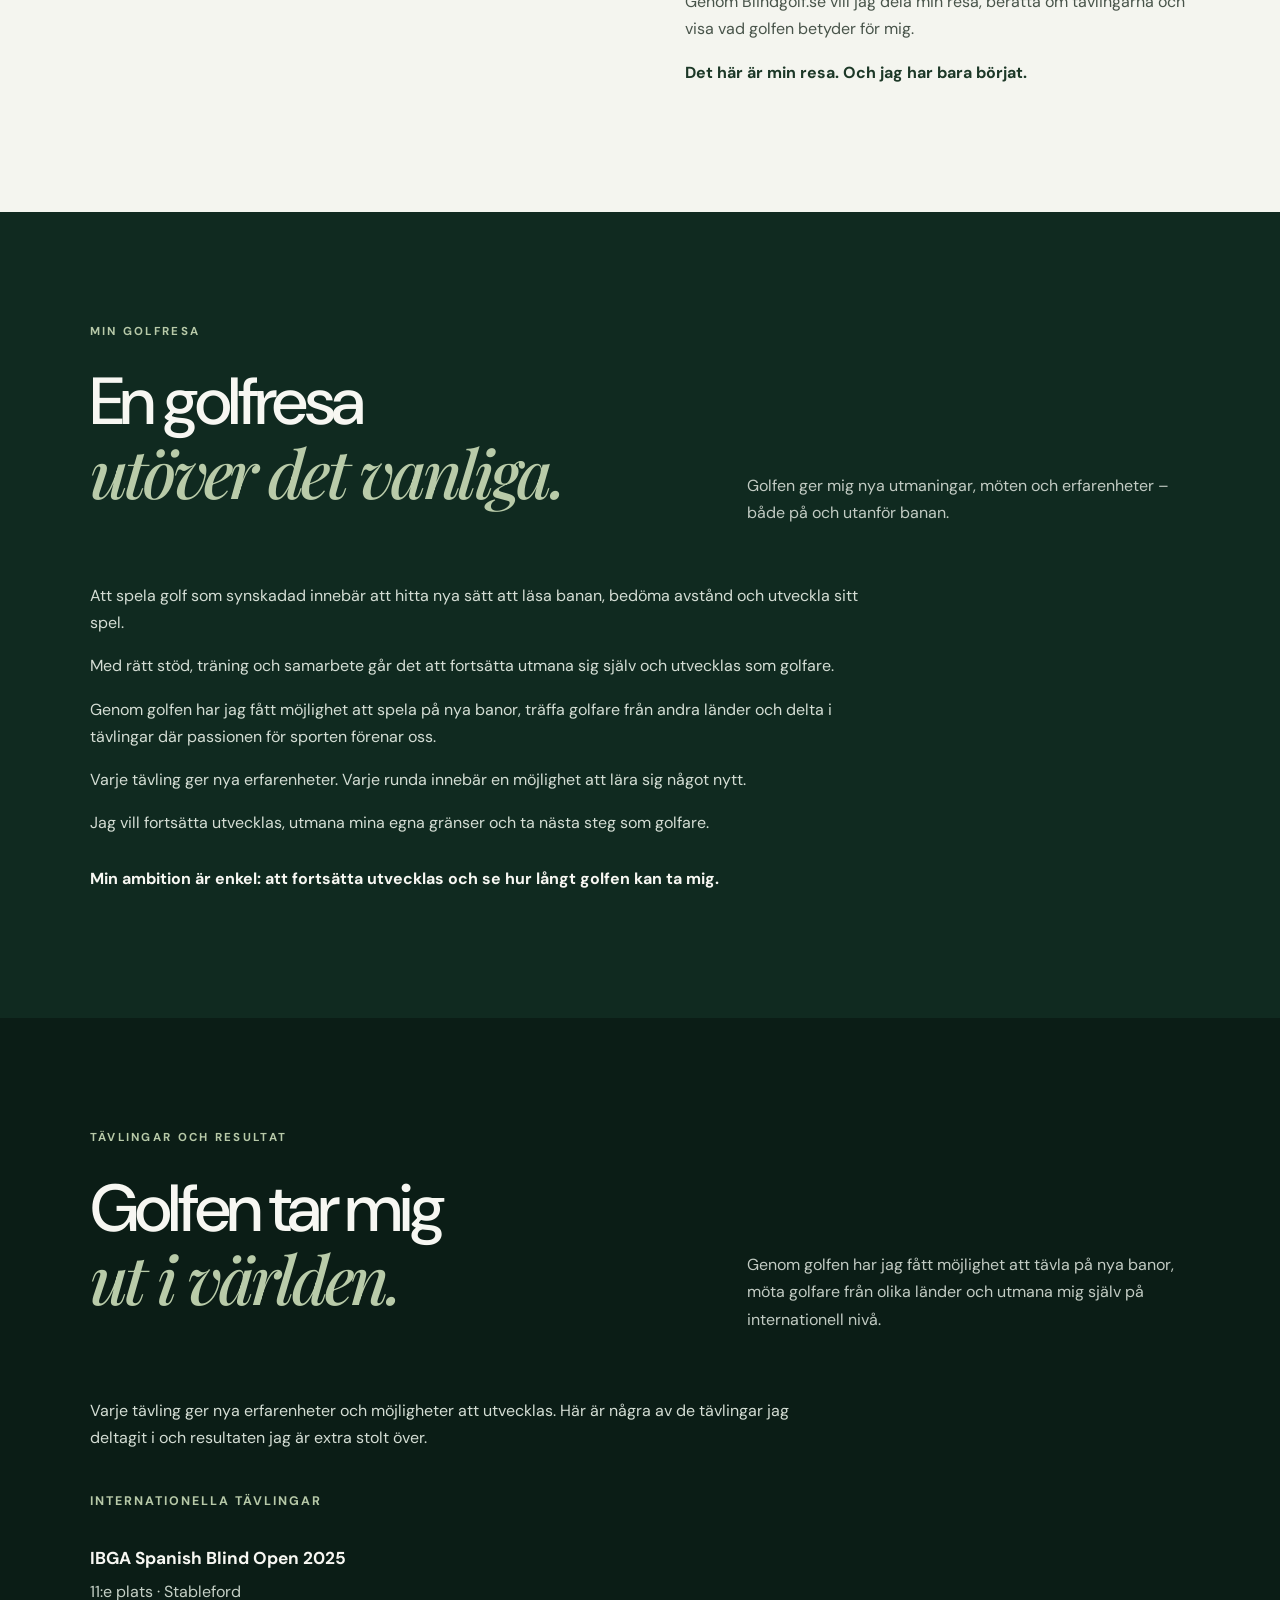
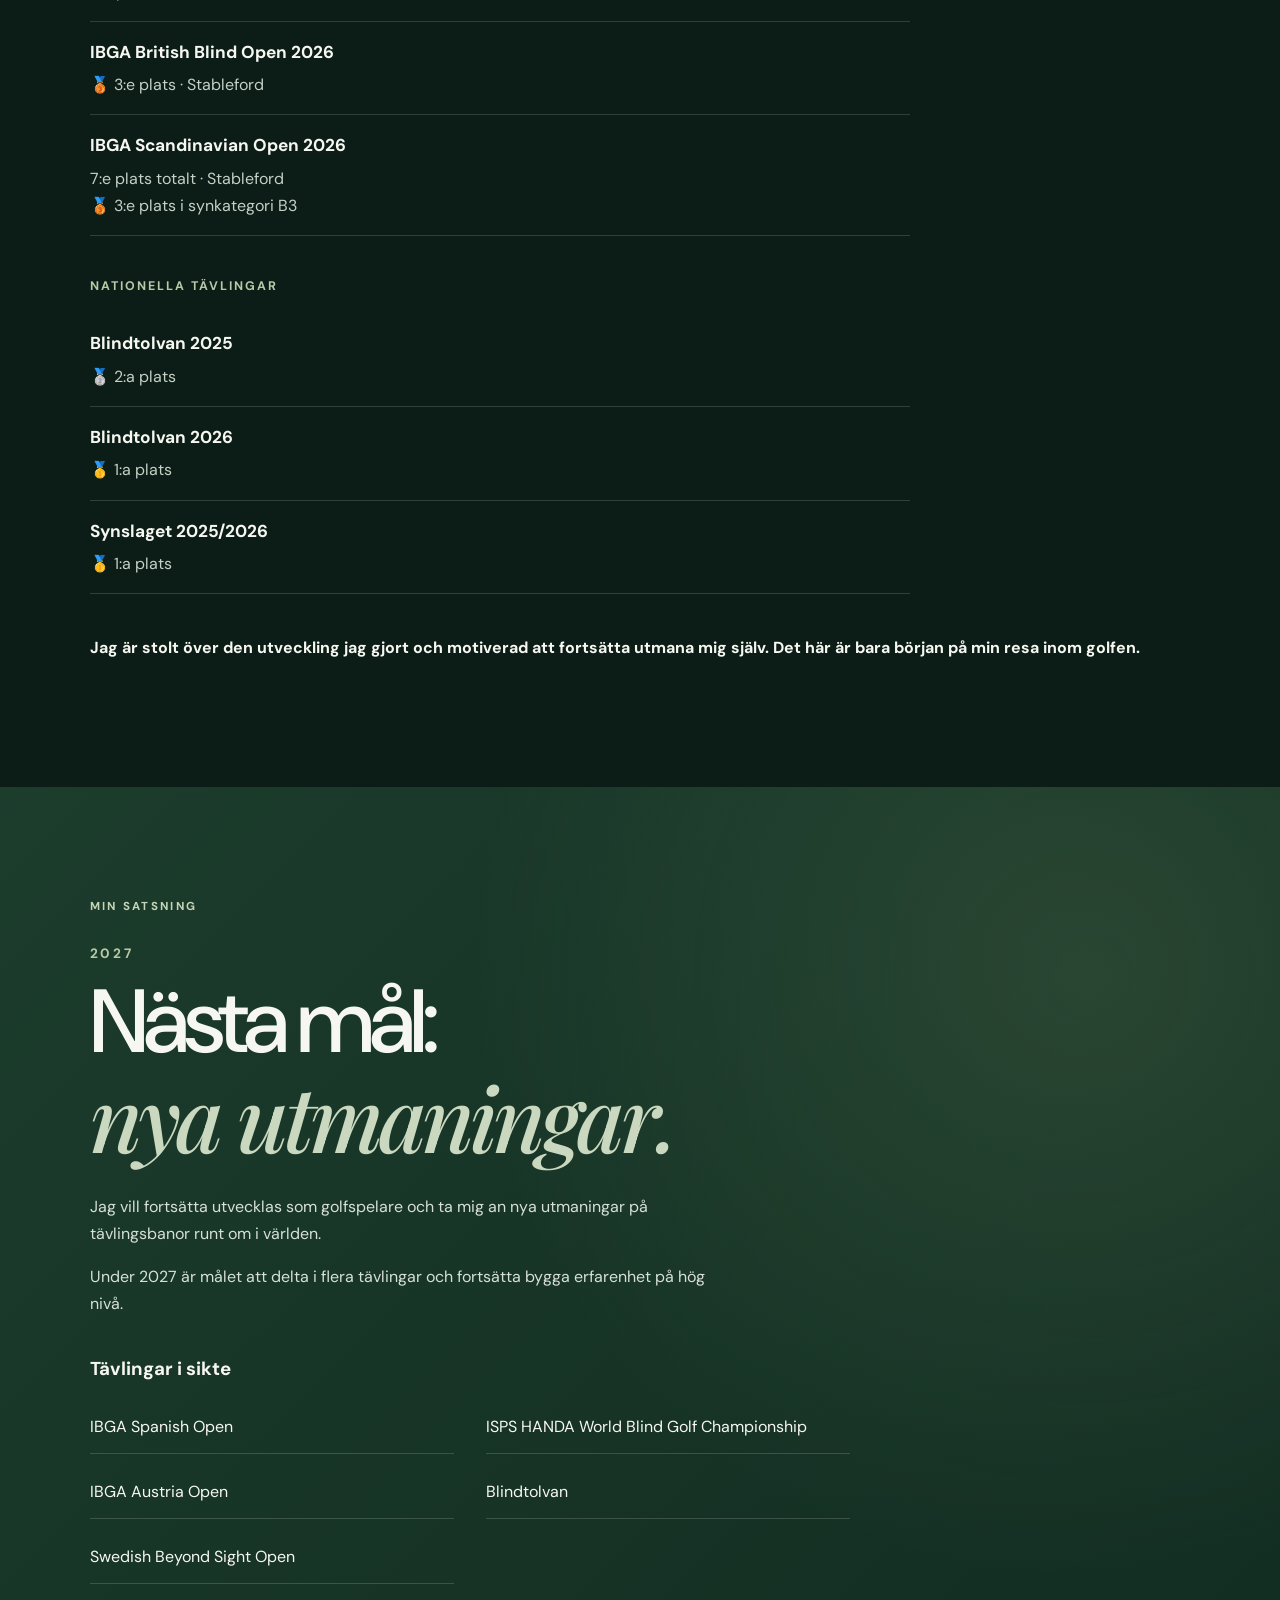
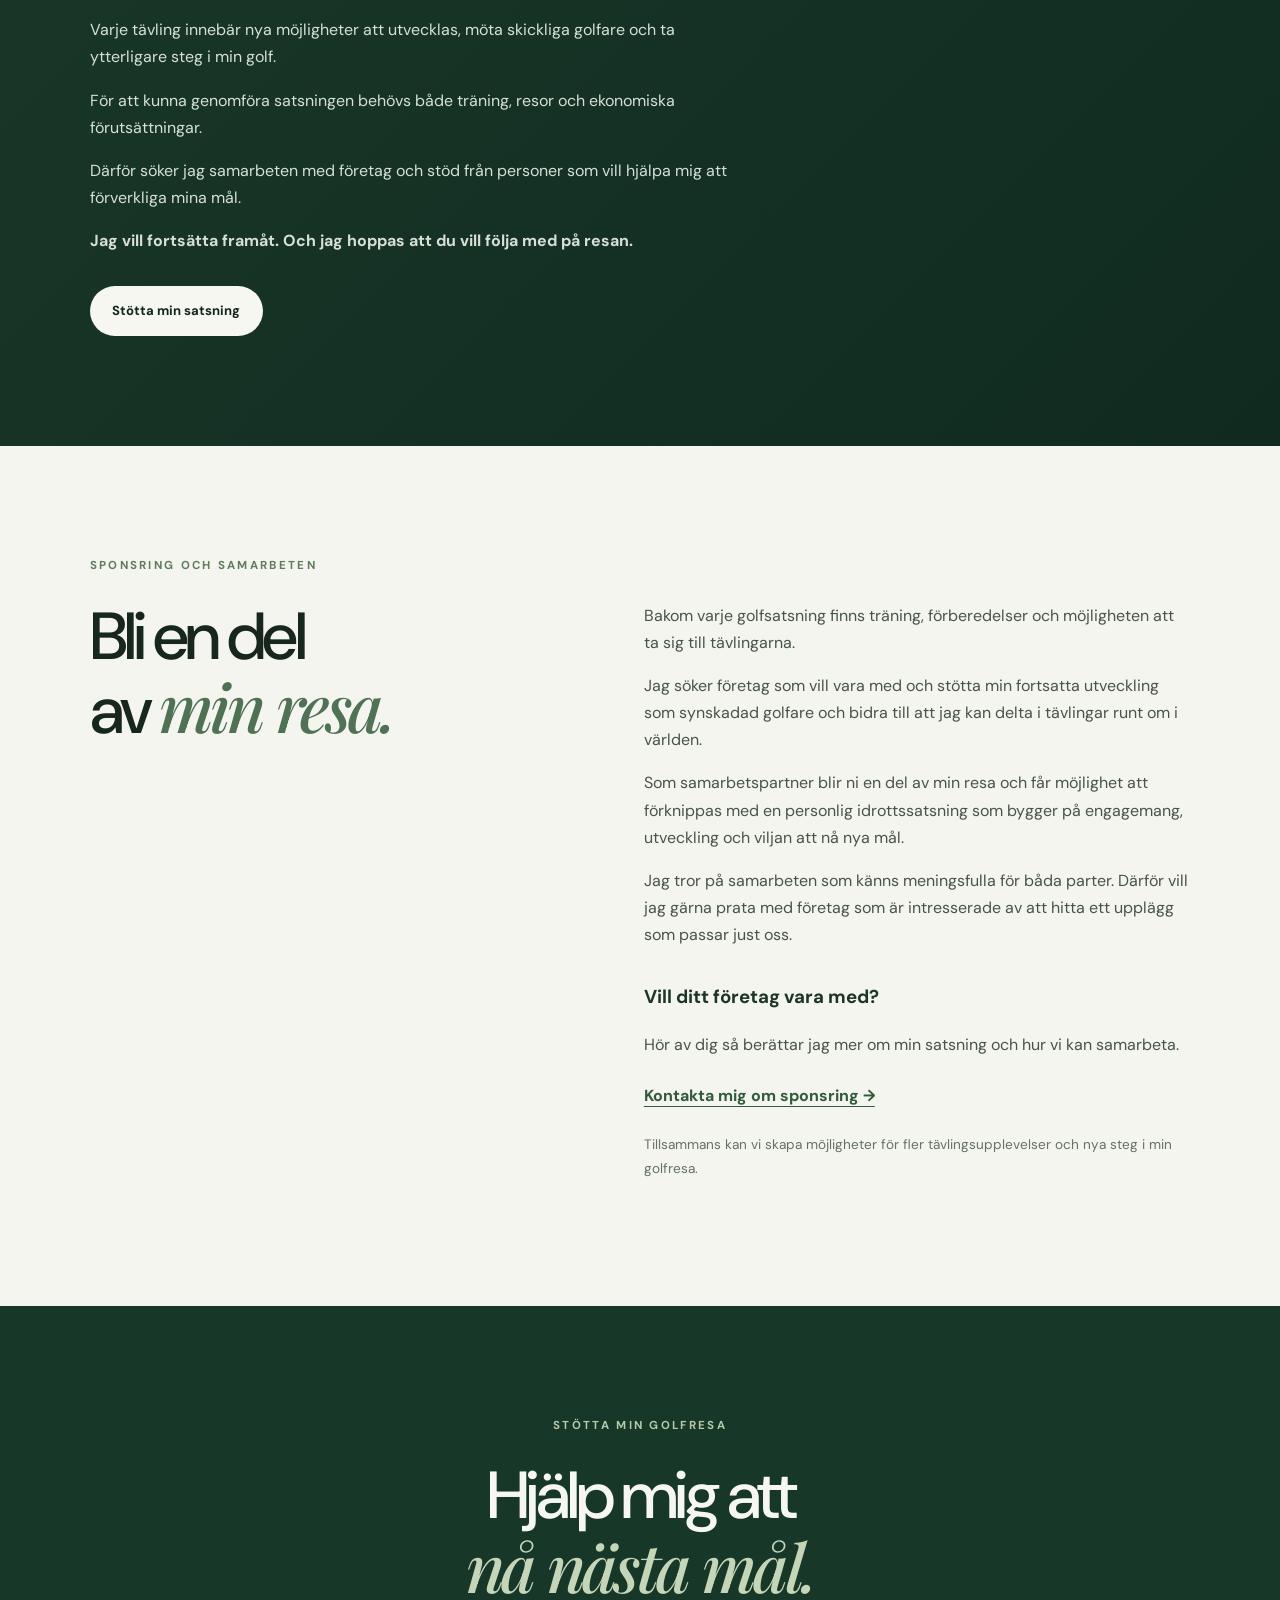
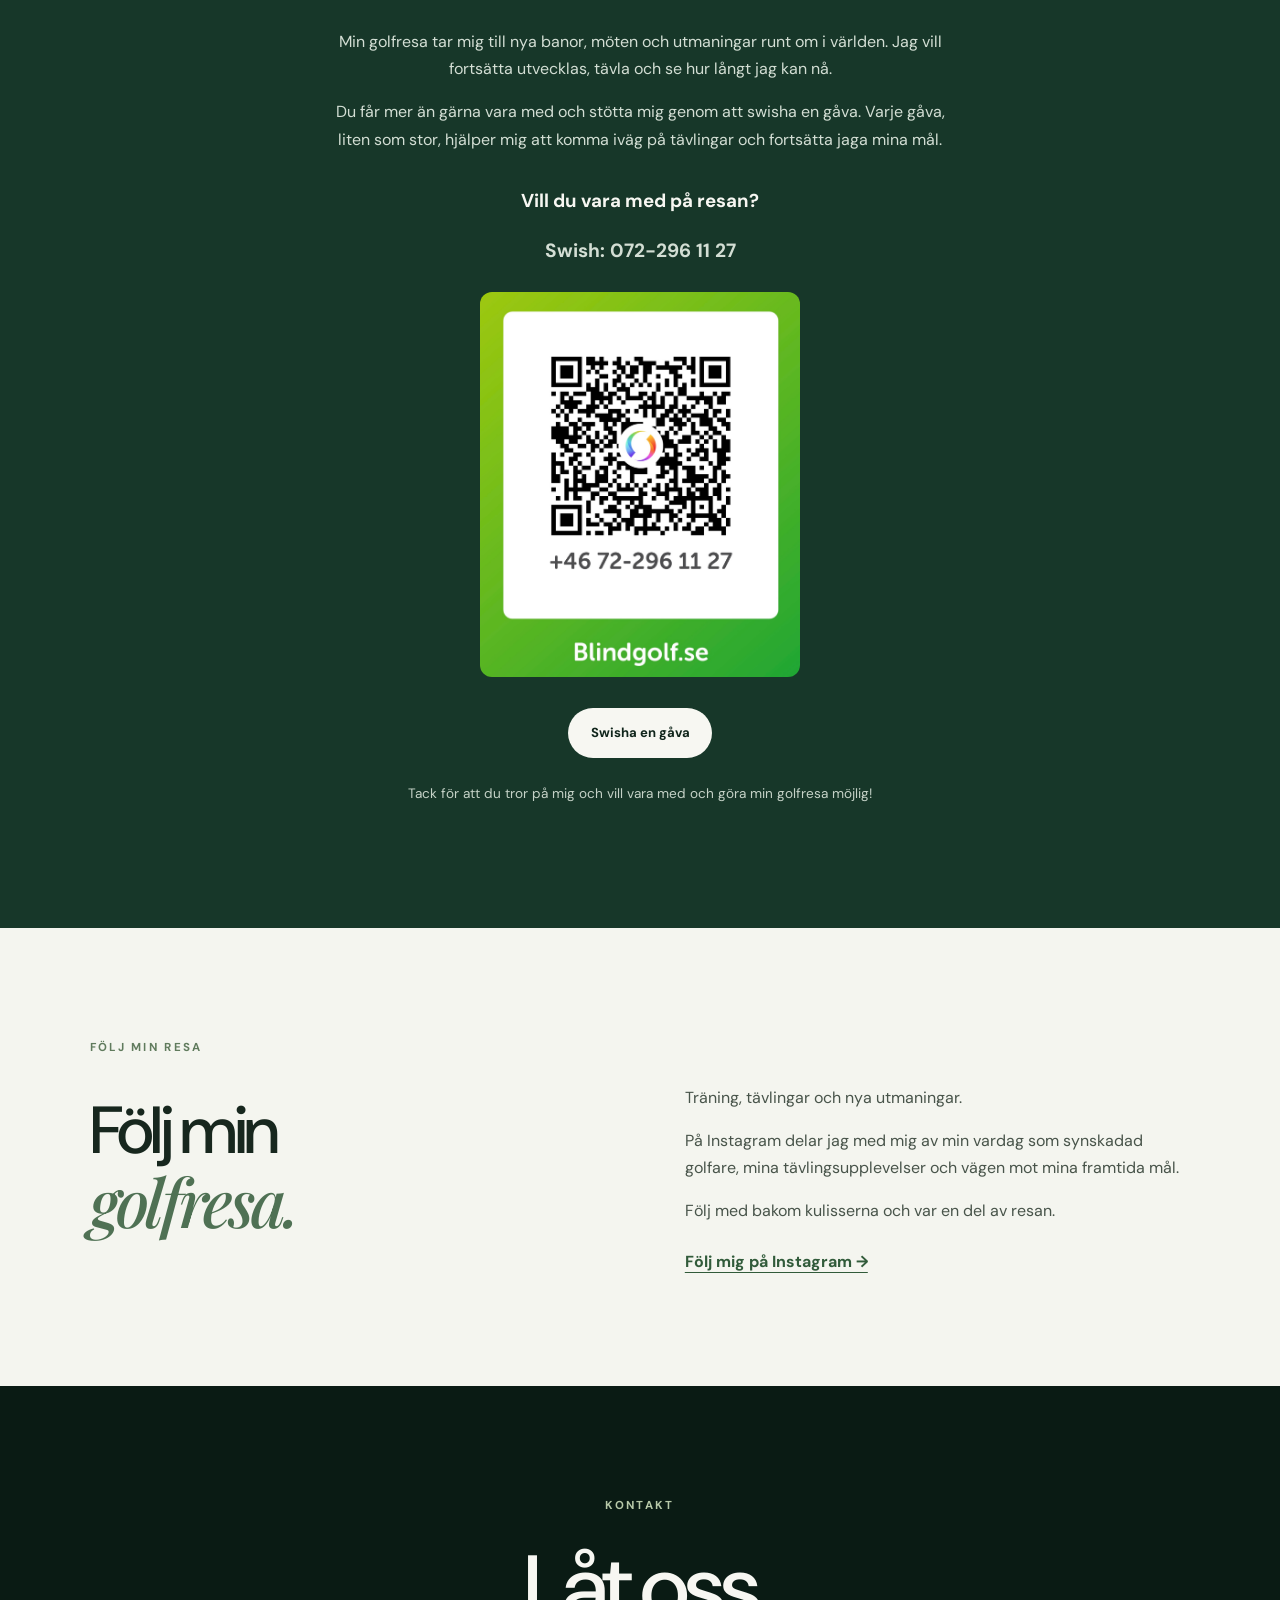
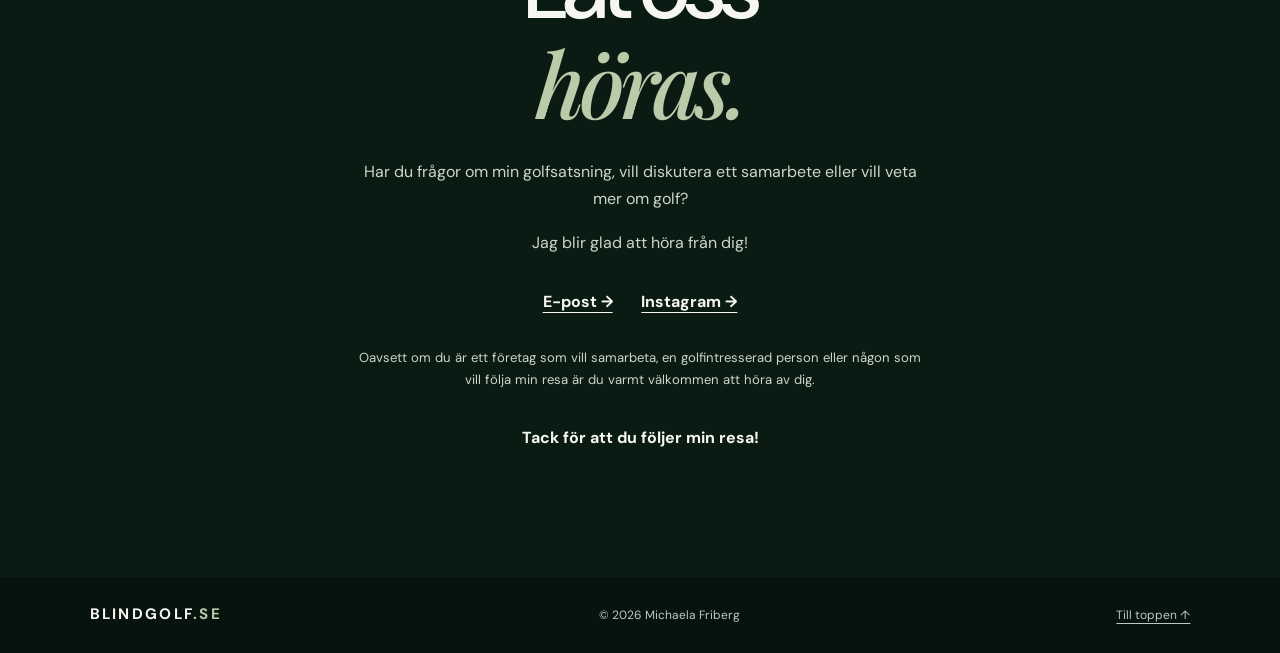
==== commit f4c61bc2: "Add files via upload" ====
--- a/index.html
+++ b/index.html
@@ -27,6 +27,7 @@
       <div class="hero-content">
         <p class="eyebrow">MICHAELA FRIBERG · BLINDGOLF</p>
         <h1 id="hero-title">Golf utan<br><em>gränser.</em></h1>
+        <img class="hero-photo" src="golf-resa.jpeg" alt="Michaela på golfbanan i soligt väder">
         <p class="hero-text">Synskadad golfare med siktet inställt på nya tävlingar, nya banor och nya mål.</p>
         <div class="hero-buttons">
           <a class="button button-light" href="#om-mig">Lär känna mig</a>
@@ -42,7 +43,7 @@
         <div><h2>Jag vill se hur<br>långt jag kan <em>nå.</em></h2></div>
         <div class="intro-copy">
           <p>Jag heter Michaela Friberg och golfen har varit en del av mitt liv sedan jag var liten.</p>
-          <p>Efter ett uppehåll i tonåren hittade jag tillbaka till golfen. I dag spelar jag som synskadad golfare och har fått möjlighet att upptäcka en helt ny värld genom blindgolfen.</p>
+          <p>Efter ett uppehåll i tonåren hittade jag tillbaka till golfen. I dag spelar jag som synskadad golfare och har fått möjlighet att upptäcka en helt ny värld genom golfen.</p>
           <p>För mig handlar golf om så mycket mer än slag och resultat. Det handlar om att utmana sig själv, utvecklas och våga satsa på sina drömmar.</p>
           <p>Jag vill fortsätta utvecklas som golfspelare, tävla utomlands och se hur långt jag kan nå.</p>
           <p>Genom Blindgolf.se vill jag dela min resa, berätta om tävlingarna och visa vad golfen betyder för mig.</p>
@@ -60,9 +61,9 @@
       <div class="story-copy">
         <p>Att spela golf som synskadad innebär att hitta nya sätt att läsa banan, bedöma avstånd och utveckla sitt spel.</p>
         <p>Med rätt stöd, träning och samarbete går det att fortsätta utmana sig själv och utvecklas som golfare.</p>
-        <p>Genom blindgolfen har jag fått möjlighet att spela på nya banor, träffa golfare från andra länder och delta i tävlingar där passionen för sporten förenar oss.</p>
+        <p>Genom golfen har jag fått möjlighet att spela på nya banor, träffa golfare från andra länder och delta i tävlingar där passionen för sporten förenar oss.</p>
         <p>Varje tävling ger nya erfarenheter. Varje runda innebär en möjlighet att lära sig något nytt.</p>
-        <p>Jag vill fortsätta utvecklas, utmana mina egna gränser och ta nästa steg som blindgolfare.</p>
+        <p>Jag vill fortsätta utvecklas, utmana mina egna gränser och ta nästa steg som golfare.</p>
         <p class="closing-line">Min ambition är enkel: att fortsätta utvecklas och se hur långt golfen kan ta mig.</p>
       </div>
     </section>
@@ -71,29 +72,20 @@
       <div class="section-label">TÄVLINGAR OCH RESULTAT</div>
       <div class="section-heading">
         <h2>Golfen tar mig<br><em>ut i världen.</em></h2>
-        <p>Tävlingar på nya banor ger mig möjlighet att utvecklas, möta andra spelare och samla erfarenheter från nya golfmiljöer.</p>
+        <p>Genom golfen har jag fått möjlighet att tävla på nya banor, möta golfare från olika länder och utmana mig själv på internationell nivå.</p>
       </div>
-      <div class="cards">
-        <article class="card">
-          <div class="card-number">01</div>
-          <h3>Blind British Open</h3>
-          <p>Att delta i Blind British Open var en viktig erfarenhet. Tävlingen gav mig nya lärdomar och motivation att fortsätta utvecklas.</p>
-          <span class="card-tag">ENGLAND</span>
-        </article>
-        <article class="card">
-          <div class="card-number">02</div>
-          <h3>Scandinavian Blind Golf Open</h3>
-          <p>Jag slutade på <strong>tredje plats i min synkategori</strong> och <strong>sjunde plats totalt</strong>. Ett värdefullt resultat och en erfarenhet att ta med mig vidare.</p>
-          <span class="card-tag">SVERIGE · SOLLENTUNA</span>
-        </article>
-        <article class="card">
-          <div class="card-number">03</div>
-          <h3>Tävlingar runt om i världen</h3>
-          <p>Genom blindgolfen får jag möjlighet att utmana mig själv, lära känna andra golfare och fortsätta bygga erfarenhet på tävlingsbanan.</p>
-          <span class="card-tag">BLINDGOLF</span>
-        </article>
+      <div class="tournament-results">
+        <p>Varje tävling ger nya erfarenheter och möjligheter att utvecklas. Här är några av de tävlingar jag deltagit i och resultaten jag är extra stolt över.</p>
+        <h3>INTERNATIONELLA TÄVLINGAR</h3>
+        <article class="result-item"><h4>IBGA Spanish Blind Open 2025</h4><p>11:e plats · Stableford</p></article>
+        <article class="result-item"><h4>IBGA British Blind Open 2026</h4><p>🥉 3:e plats · Stableford</p></article>
+        <article class="result-item"><h4>IBGA Scandinavian Open 2026</h4><p>7:e plats totalt · Stableford<br>🥉 3:e plats i synkategori B3</p></article>
+        <h3>NATIONELLA TÄVLINGAR</h3>
+        <article class="result-item"><h4>Blindtolvan 2025</h4><p>🥈 2:a plats</p></article>
+        <article class="result-item"><h4>Blindtolvan 2026</h4><p>🥇 1:a plats</p></article>
+        <article class="result-item"><h4>Synslaget 2025/2026</h4><p>🥇 1:a plats</p></article>
       </div>
-      <p class="closing-line tournament-end">Varje tävling är ett nytt steg på vägen mot mina framtida mål.</p>
+      <p class="closing-line tournament-end">Jag är stolt över den utveckling jag gjort och motiverad att fortsätta utmana mig själv. Det här är bara början på min resa inom golfen.</p>
     </section>
 
     <section class="goal section" id="satsning">
@@ -102,7 +94,7 @@
         <p class="goal-kicker">2027</p>
         <h2>Nästa mål:<br><em>nya utmaningar.</em></h2>
         <p class="goal-copy">Jag vill fortsätta utvecklas som golfspelare och ta mig an nya utmaningar på tävlingsbanor runt om i världen.</p>
-        <p>Under 2027 är målet att delta i flera tävlingar inom blindgolf och fortsätta bygga erfarenhet på hög nivå.</p>
+        <p>Under 2027 är målet att delta i flera tävlingar och fortsätta bygga erfarenhet på hög nivå.</p>
         <h3 class="list-heading">Tävlingar i sikte</h3>
         <ul class="event-list">
           <li>IBGA Spanish Open</li>
@@ -140,13 +132,13 @@
       <div class="donate-inner">
         <div class="section-label">STÖTTA MIN GOLFRESA</div>
         <h2>Hjälp mig att<br><em>nå nästa mål.</em></h2>
-        <p>Min satsning på blindgolf tar mig ut på nya golfbanor och ger mig möjlighet att utvecklas som golfspelare.</p>
-        <p>Din donation hjälper mig att delta i tävlingar inom blindgolf och fortsätta utvecklas som golfspelare.</p>
-        <p>Varje bidrag gör skillnad och hjälper mig ett steg närmare mina mål.</p>
-        <h3>Vill du stötta min satsning?</h3>
+        <p>Min golfresa tar mig till nya banor, möten och utmaningar runt om i världen. Jag vill fortsätta utvecklas, tävla och se hur långt jag kan nå.</p>
+        <p>Du får mer än gärna vara med och stötta mig genom att swisha en gåva. Varje gåva, liten som stor, hjälper mig att komma iväg på tävlingar och fortsätta jaga mina mål.</p>
+        <h3>Vill du vara med på resan?</h3>
         <p class="swish-number">Swish: <a href="tel:+46722961127">072-296 11 27</a></p>
-        <a class="button button-light" href="https://app.swish.nu/1/p/sw/?sw=0722961127" target="_blank" rel="noopener">Swisha ett bidrag</a>
-        <p class="small-note">Tack för att du vill vara en del av min golfresa!</p>
+        <img class="swish-qr" src="swish-qr.jpeg" alt="Swish-QR-kod för att stötta Michaelas golfresa">
+        <a class="button button-light" href="https://app.swish.nu/1/p/sw/?sw=0722961127" target="_blank" rel="noopener">Swisha en gåva</a>
+        <p class="small-note">Tack för att du tror på mig och vill vara med och göra min golfresa möjlig!</p>
       </div>
     </section>
 
@@ -167,7 +159,7 @@
       <div class="contact-inner">
         <div class="section-label">KONTAKT</div>
         <h2>Låt oss<br><em>höras.</em></h2>
-        <p>Har du frågor om min golfsatsning, vill diskutera ett samarbete eller vill veta mer om blindgolf?</p>
+        <p>Har du frågor om min golfsatsning, vill diskutera ett samarbete eller vill veta mer om golf?</p>
         <p>Jag blir glad att höra från dig!</p>
         <div class="contact-links">
           <a href="mailto:michaela@blindgolf.se">E-post →</a>
--- a/style.css
+++ b/style.css
@@ -135,3 +135,58 @@
   html { scroll-behavior: auto; }
   *, *::before, *::after { transition-duration: .01ms !important; animation-duration: .01ms !important; }
 }
+
+
+/* Tillägg för golfbild, resultatlista och Swish-QR-kod */
+.hero-photo {
+  display: block;
+  width: min(100%, 680px);
+  max-height: 360px;
+  margin: 1.2rem 0 1.5rem;
+  object-fit: cover;
+  object-position: center 55%;
+  border-radius: 4px;
+}
+.tournament-results {
+  max-width: 820px;
+  color: #d4ddd4;
+}
+.tournament-results > p {
+  max-width: 720px;
+  margin-bottom: 2rem;
+}
+.tournament-results h3 {
+  margin: 2.5rem 0 1rem;
+  color: var(--accent);
+  font-size: .78rem;
+  letter-spacing: .16em;
+}
+.result-item {
+  padding: 1rem 0;
+  border-bottom: 1px solid var(--line);
+}
+.result-item h4 {
+  margin: 0 0 .25rem;
+  color: var(--white);
+  font-size: 1.08rem;
+}
+.result-item p {
+  margin: 0;
+  color: #c5d0c6;
+}
+.swish-qr {
+  display: block;
+  width: min(100%, 320px);
+  height: auto;
+  margin: 1.5rem auto;
+  border-radius: 12px;
+}
+@media (max-width: 640px) {
+  .hero-photo {
+    max-height: 260px;
+    margin: 1rem 0 1.25rem;
+  }
+  .swish-qr {
+    width: min(100%, 280px);
+  }
+}
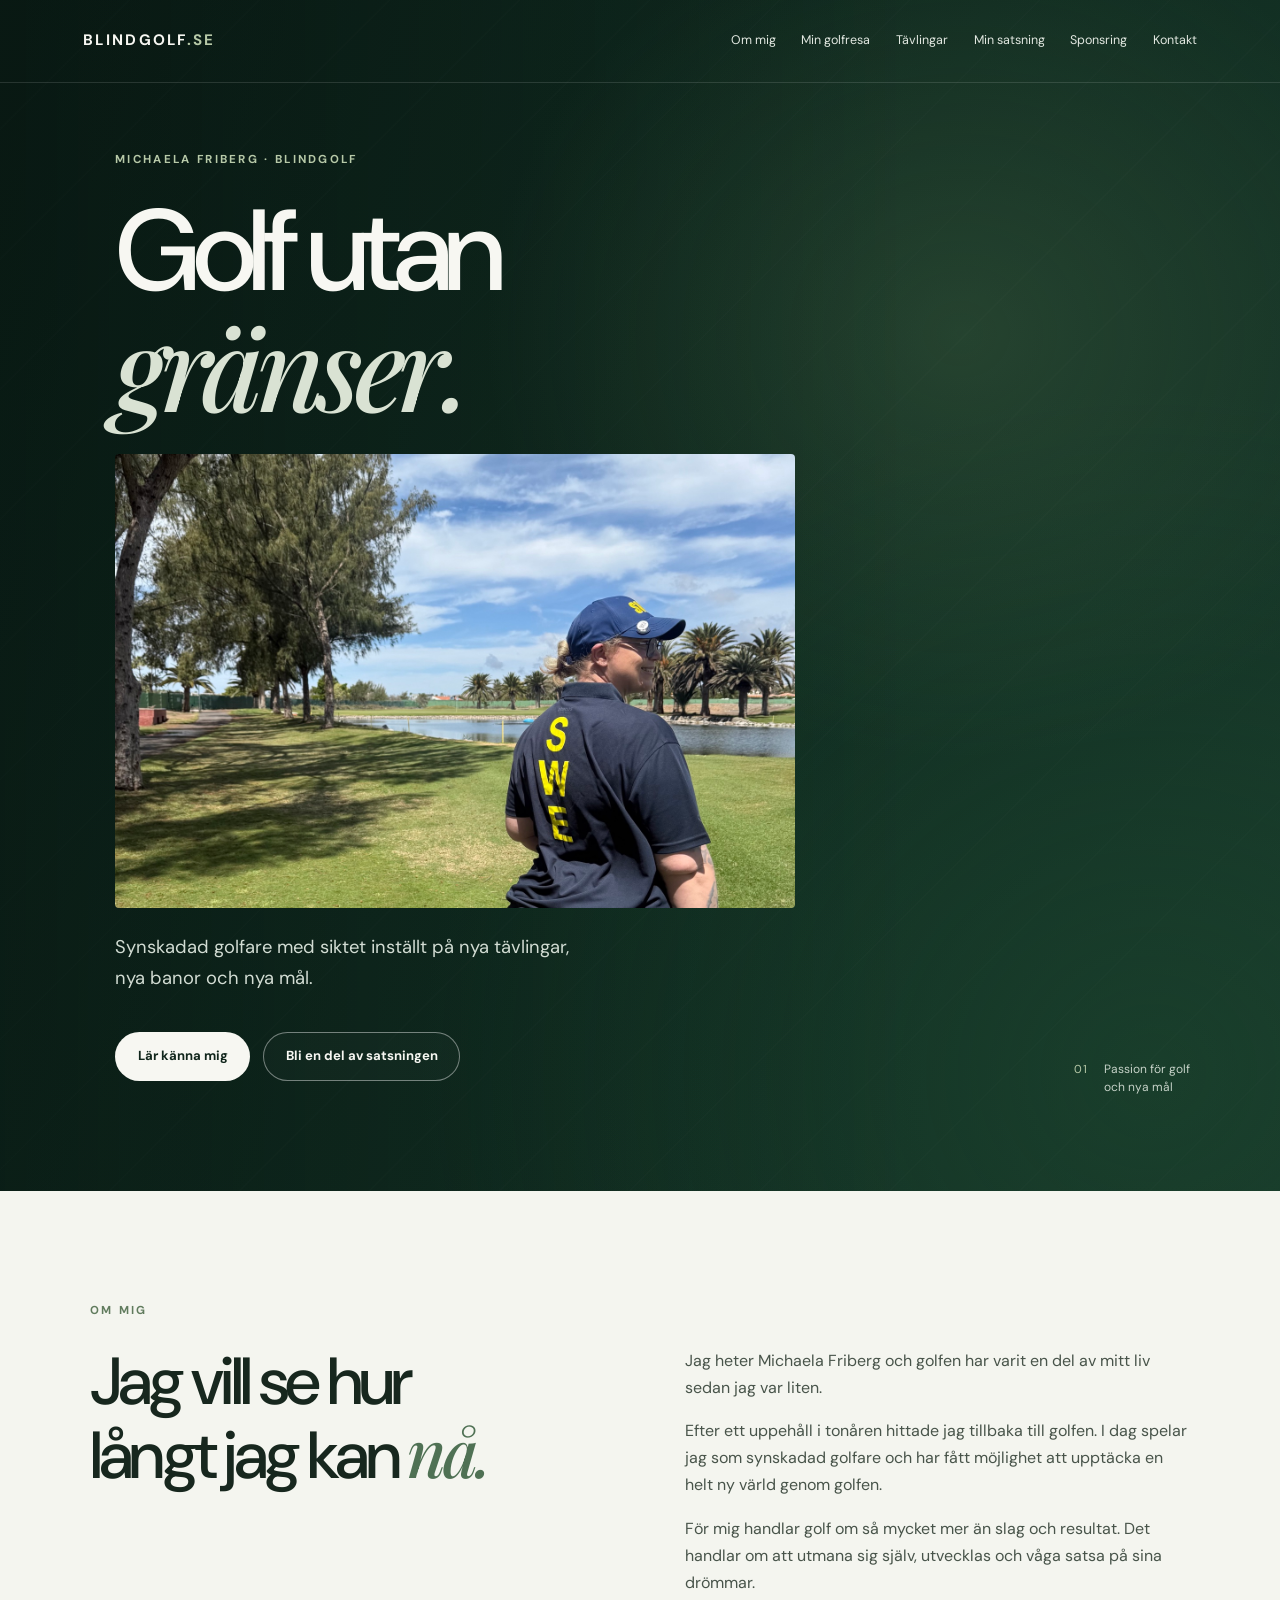
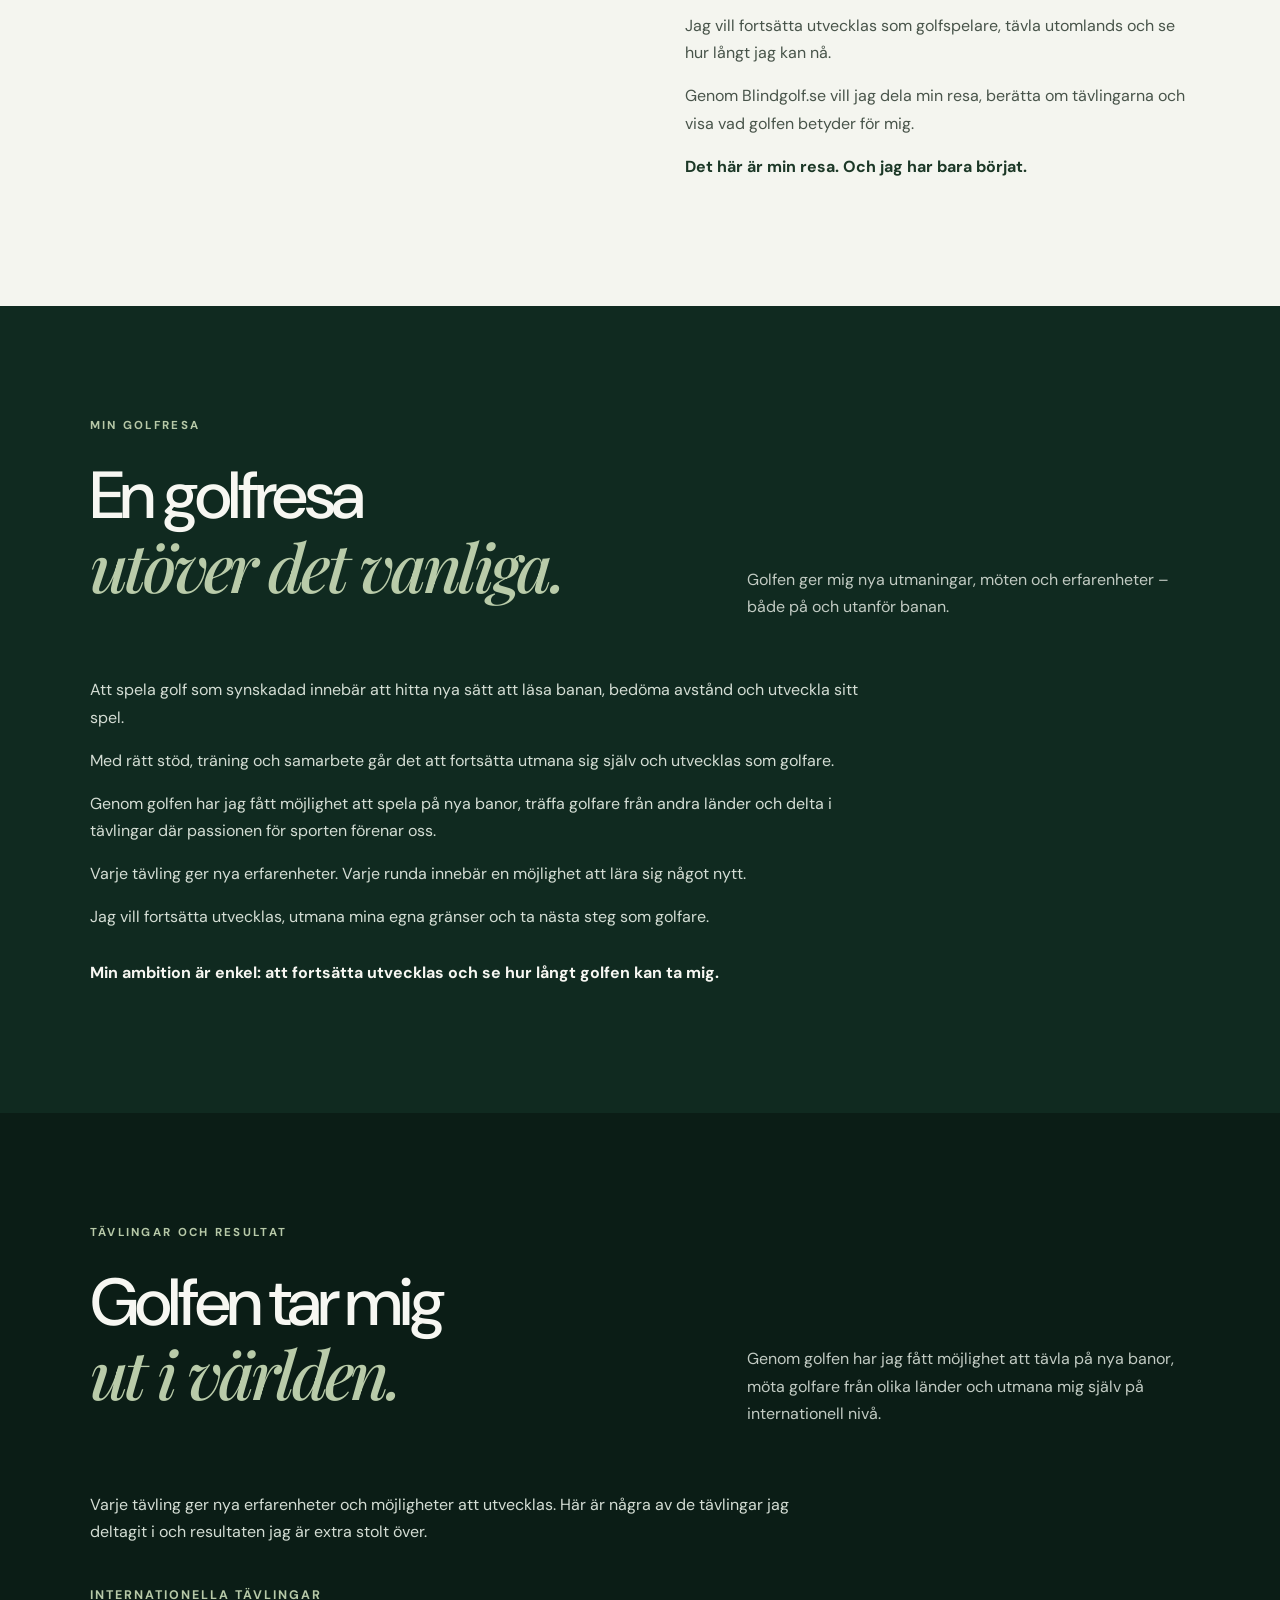
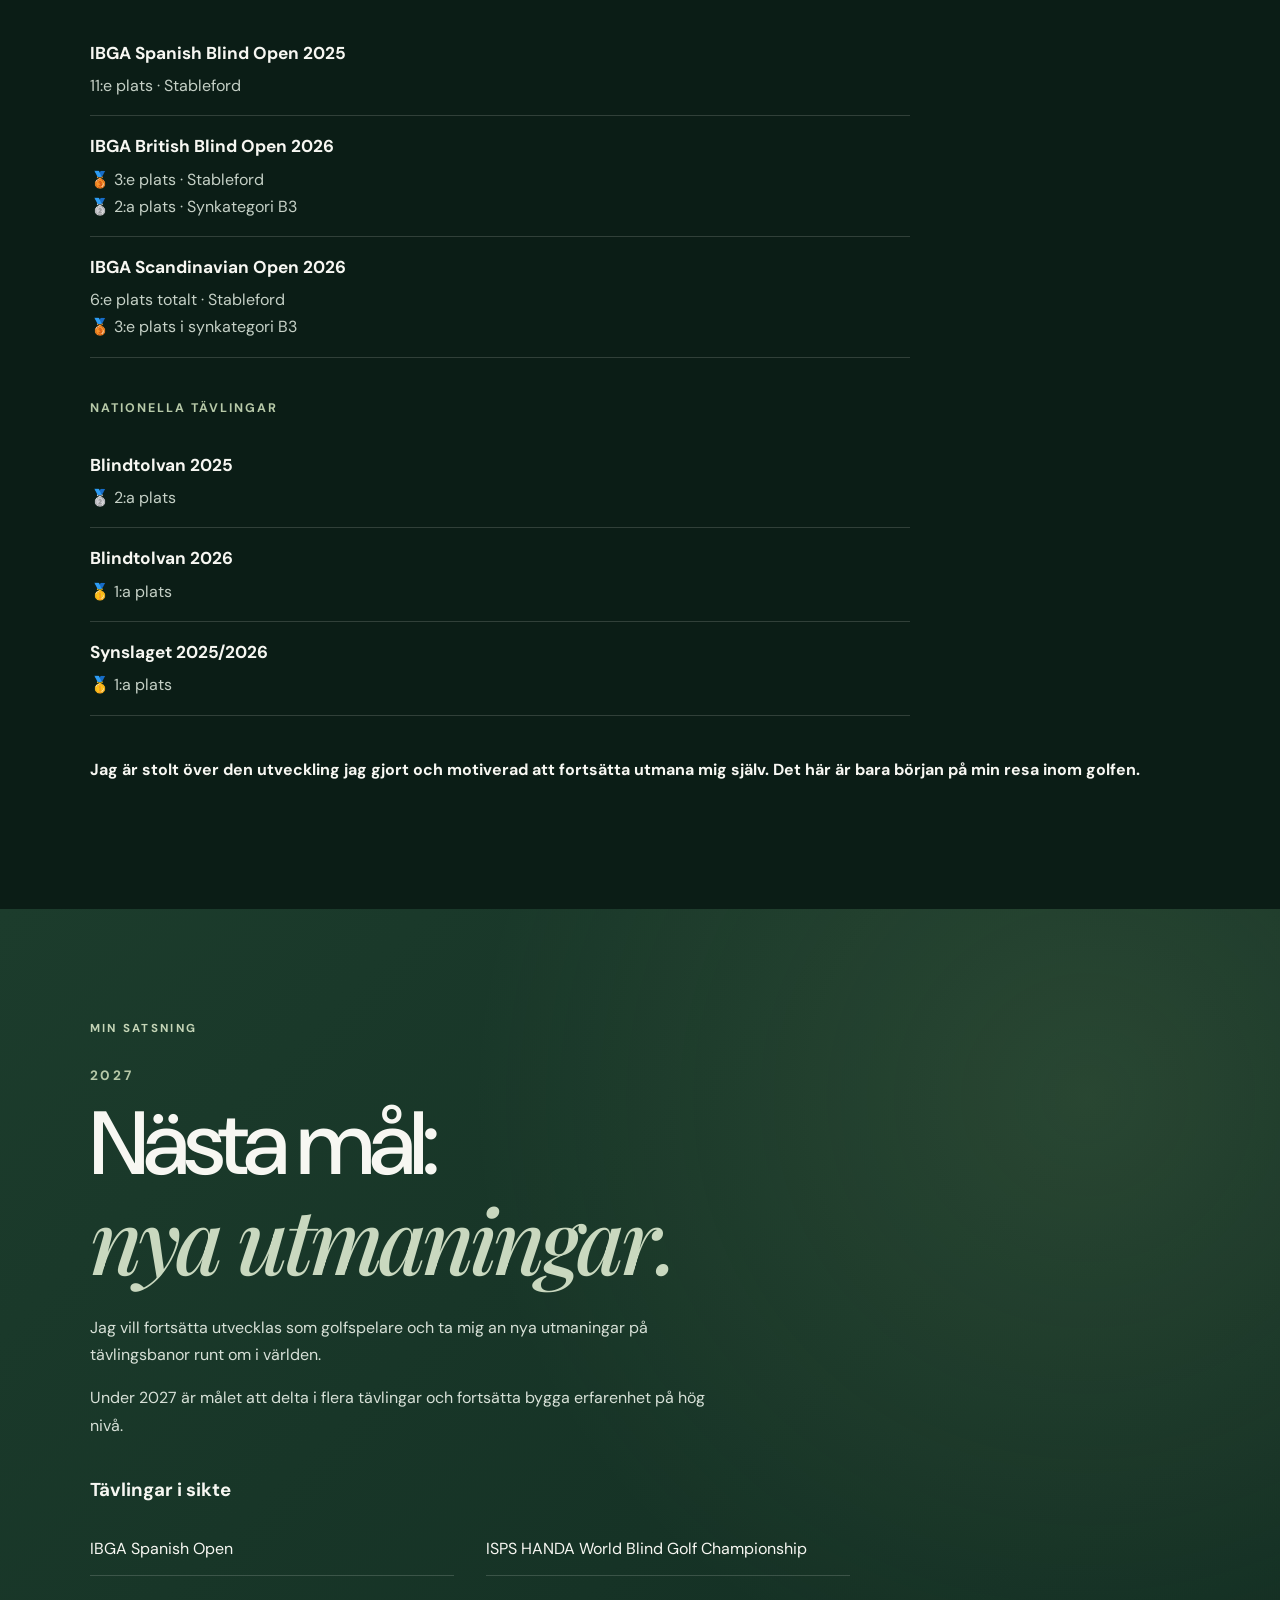
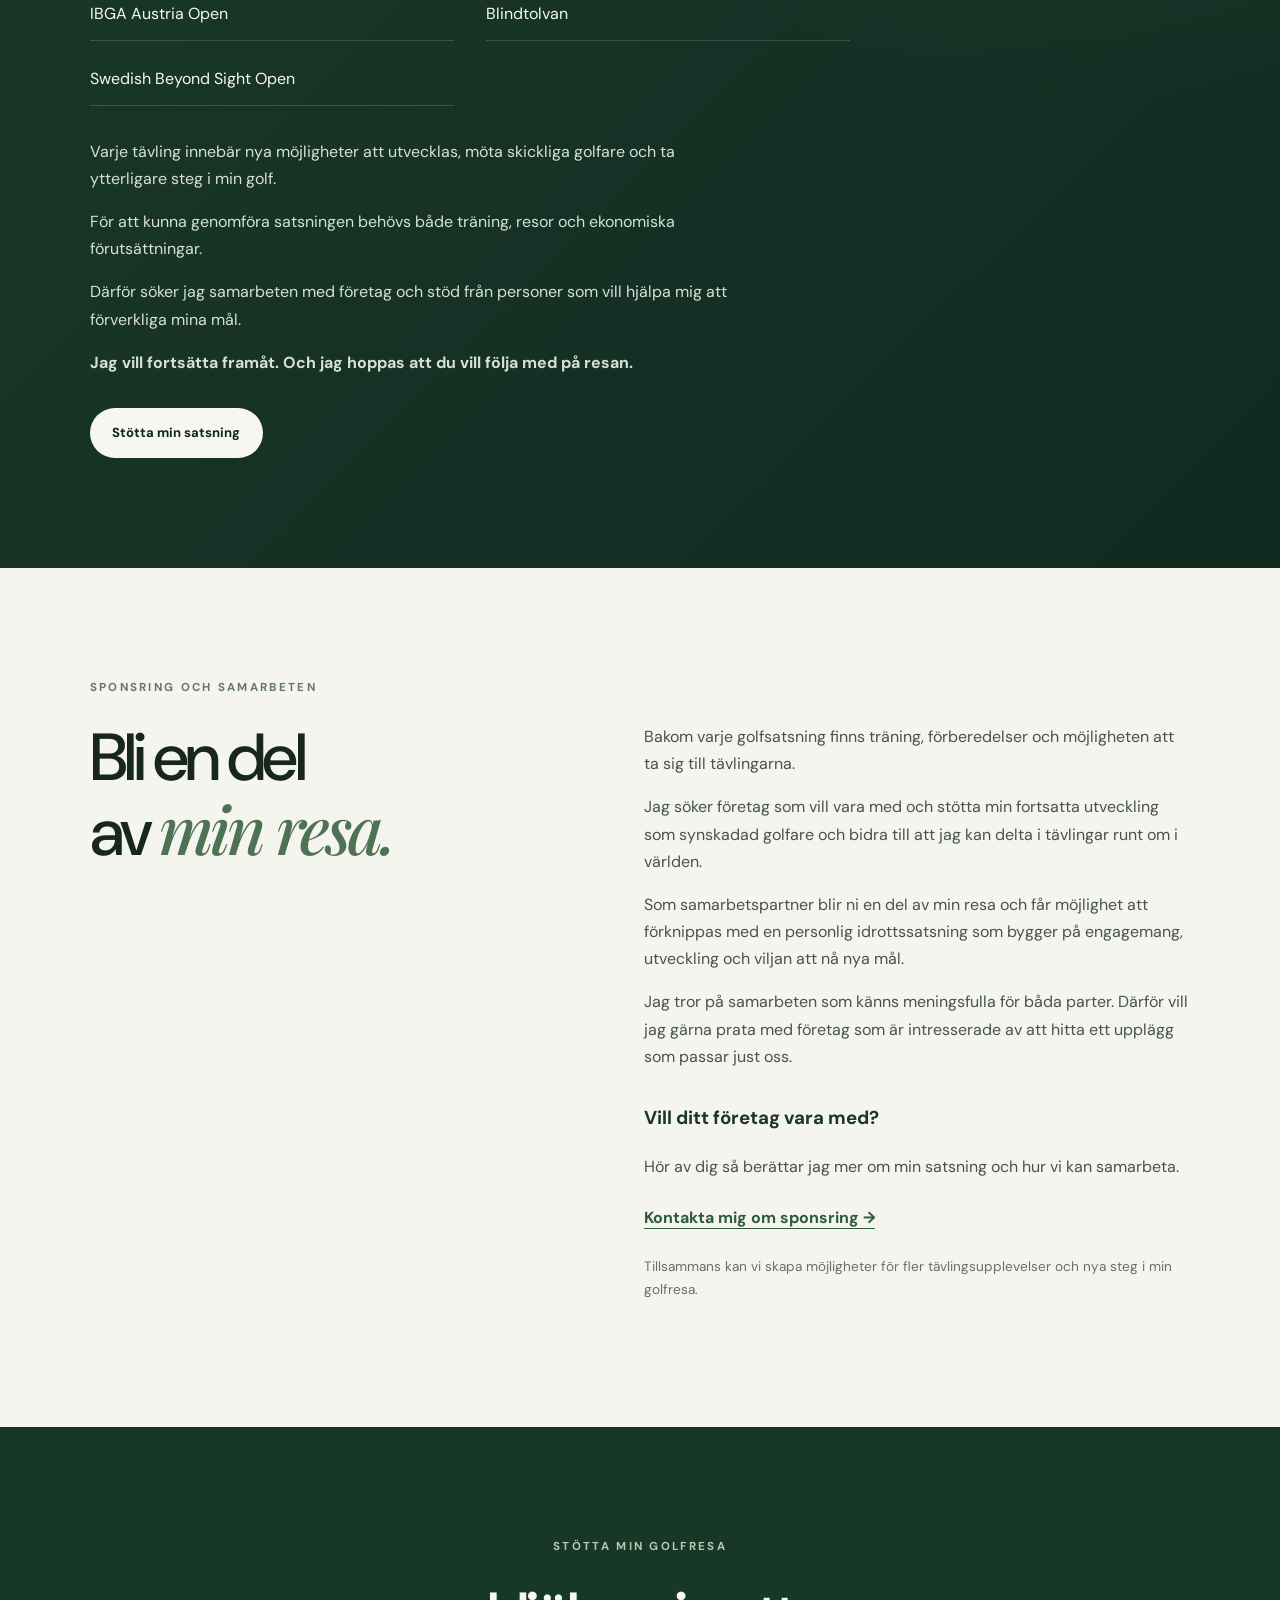
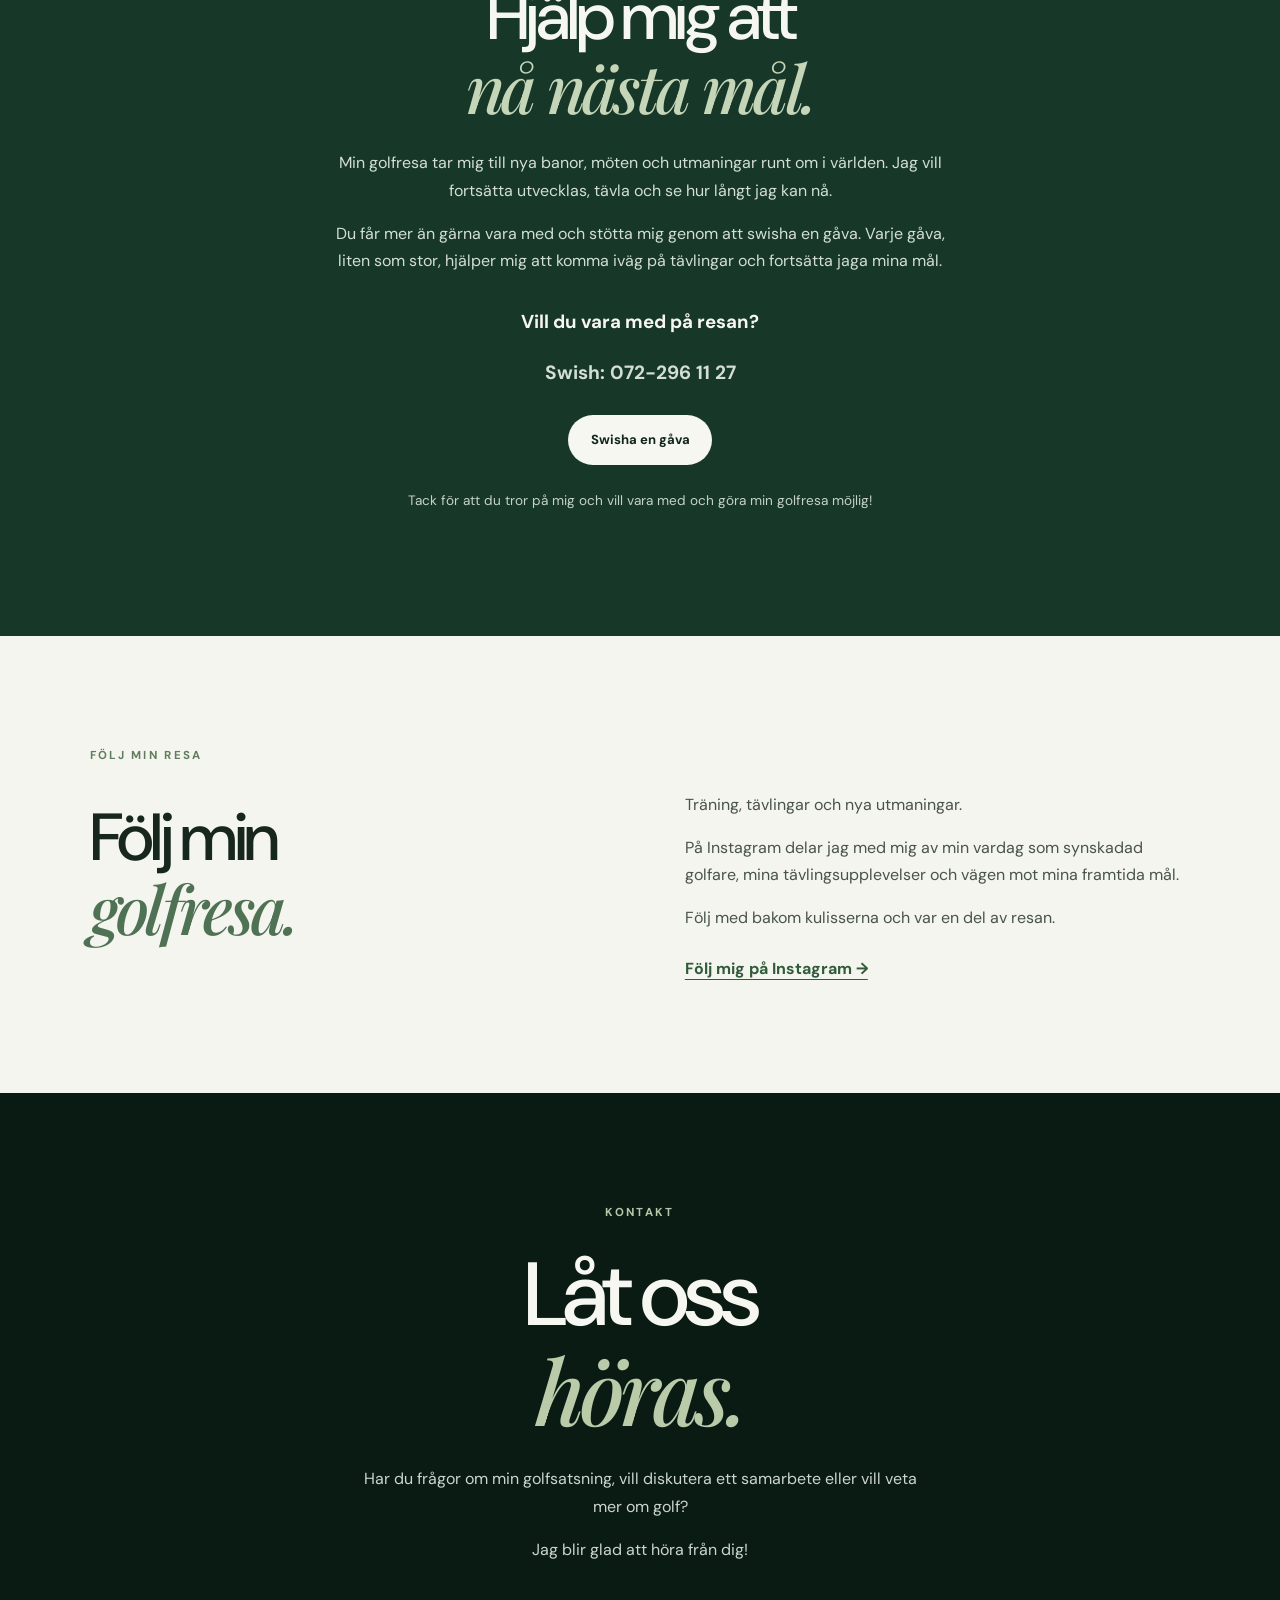
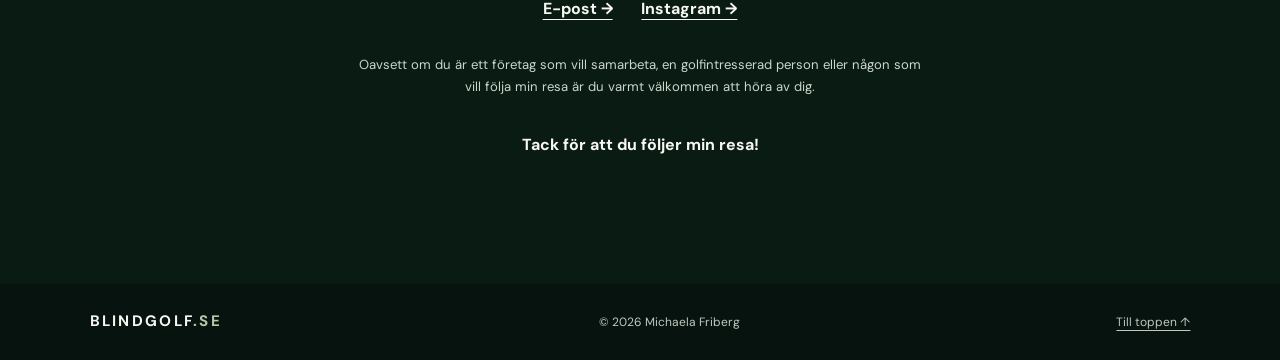
==== commit 10aee427: "Add files via upload" ====
--- a/index.html
+++ b/index.html
@@ -78,8 +78,8 @@
         <p>Varje tävling ger nya erfarenheter och möjligheter att utvecklas. Här är några av de tävlingar jag deltagit i och resultaten jag är extra stolt över.</p>
         <h3>INTERNATIONELLA TÄVLINGAR</h3>
         <article class="result-item"><h4>IBGA Spanish Blind Open 2025</h4><p>11:e plats · Stableford</p></article>
-        <article class="result-item"><h4>IBGA British Blind Open 2026</h4><p>🥉 3:e plats · Stableford</p></article>
-        <article class="result-item"><h4>IBGA Scandinavian Open 2026</h4><p>7:e plats totalt · Stableford<br>🥉 3:e plats i synkategori B3</p></article>
+        <article class="result-item"><h4>IBGA British Blind Open 2026</h4><p>🥉 3:e plats · Stableford<br>🥈 2:a plats · Synkategori B3</p></article>
+        <article class="result-item"><h4>IBGA Scandinavian Open 2026</h4><p>6:e plats totalt · Stableford<br>🥉 3:e plats i synkategori B3</p></article>
         <h3>NATIONELLA TÄVLINGAR</h3>
         <article class="result-item"><h4>Blindtolvan 2025</h4><p>🥈 2:a plats</p></article>
         <article class="result-item"><h4>Blindtolvan 2026</h4><p>🥇 1:a plats</p></article>
@@ -136,7 +136,6 @@
         <p>Du får mer än gärna vara med och stötta mig genom att swisha en gåva. Varje gåva, liten som stor, hjälper mig att komma iväg på tävlingar och fortsätta jaga mina mål.</p>
         <h3>Vill du vara med på resan?</h3>
         <p class="swish-number">Swish: <a href="tel:+46722961127">072-296 11 27</a></p>
-        <img class="swish-qr" src="swish-qr.jpeg" alt="Swish-QR-kod för att stötta Michaelas golfresa">
         <a class="button button-light" href="https://app.swish.nu/1/p/sw/?sw=0722961127" target="_blank" rel="noopener">Swisha en gåva</a>
         <p class="small-note">Tack för att du tror på mig och vill vara med och göra min golfresa möjlig!</p>
       </div>
--- a/style.css
+++ b/style.css
@@ -137,14 +137,16 @@
 }
 
 
-/* Tillägg för golfbild, resultatlista och Swish-QR-kod */
+/* Bildjusteringar – behåll originalmotivets proportioner */
 .hero-photo {
   display: block;
-  width: min(100%, 680px);
-  max-height: 360px;
+  width: 100%;
+  max-width: 680px;
+  height: auto;
+  max-height: none;
   margin: 1.2rem 0 1.5rem;
-  object-fit: cover;
-  object-position: center 55%;
+  object-fit: contain;
+  object-position: center;
   border-radius: 4px;
 }
 .tournament-results {
@@ -176,17 +178,24 @@
 }
 .swish-qr {
   display: block;
-  width: min(100%, 320px);
-  height: auto;
+  width: 260px !important;
+  max-width: 80% !important;
+  height: auto !important;
+  max-height: none;
   margin: 1.5rem auto;
+  object-fit: contain;
   border-radius: 12px;
 }
 @media (max-width: 640px) {
   .hero-photo {
-    max-height: 260px;
+    width: 100%;
+    max-width: 100%;
+    height: auto;
+    max-height: none;
     margin: 1rem 0 1.25rem;
   }
   .swish-qr {
-    width: min(100%, 280px);
+    width: 240px !important;
+    max-width: 80% !important;
   }
 }
